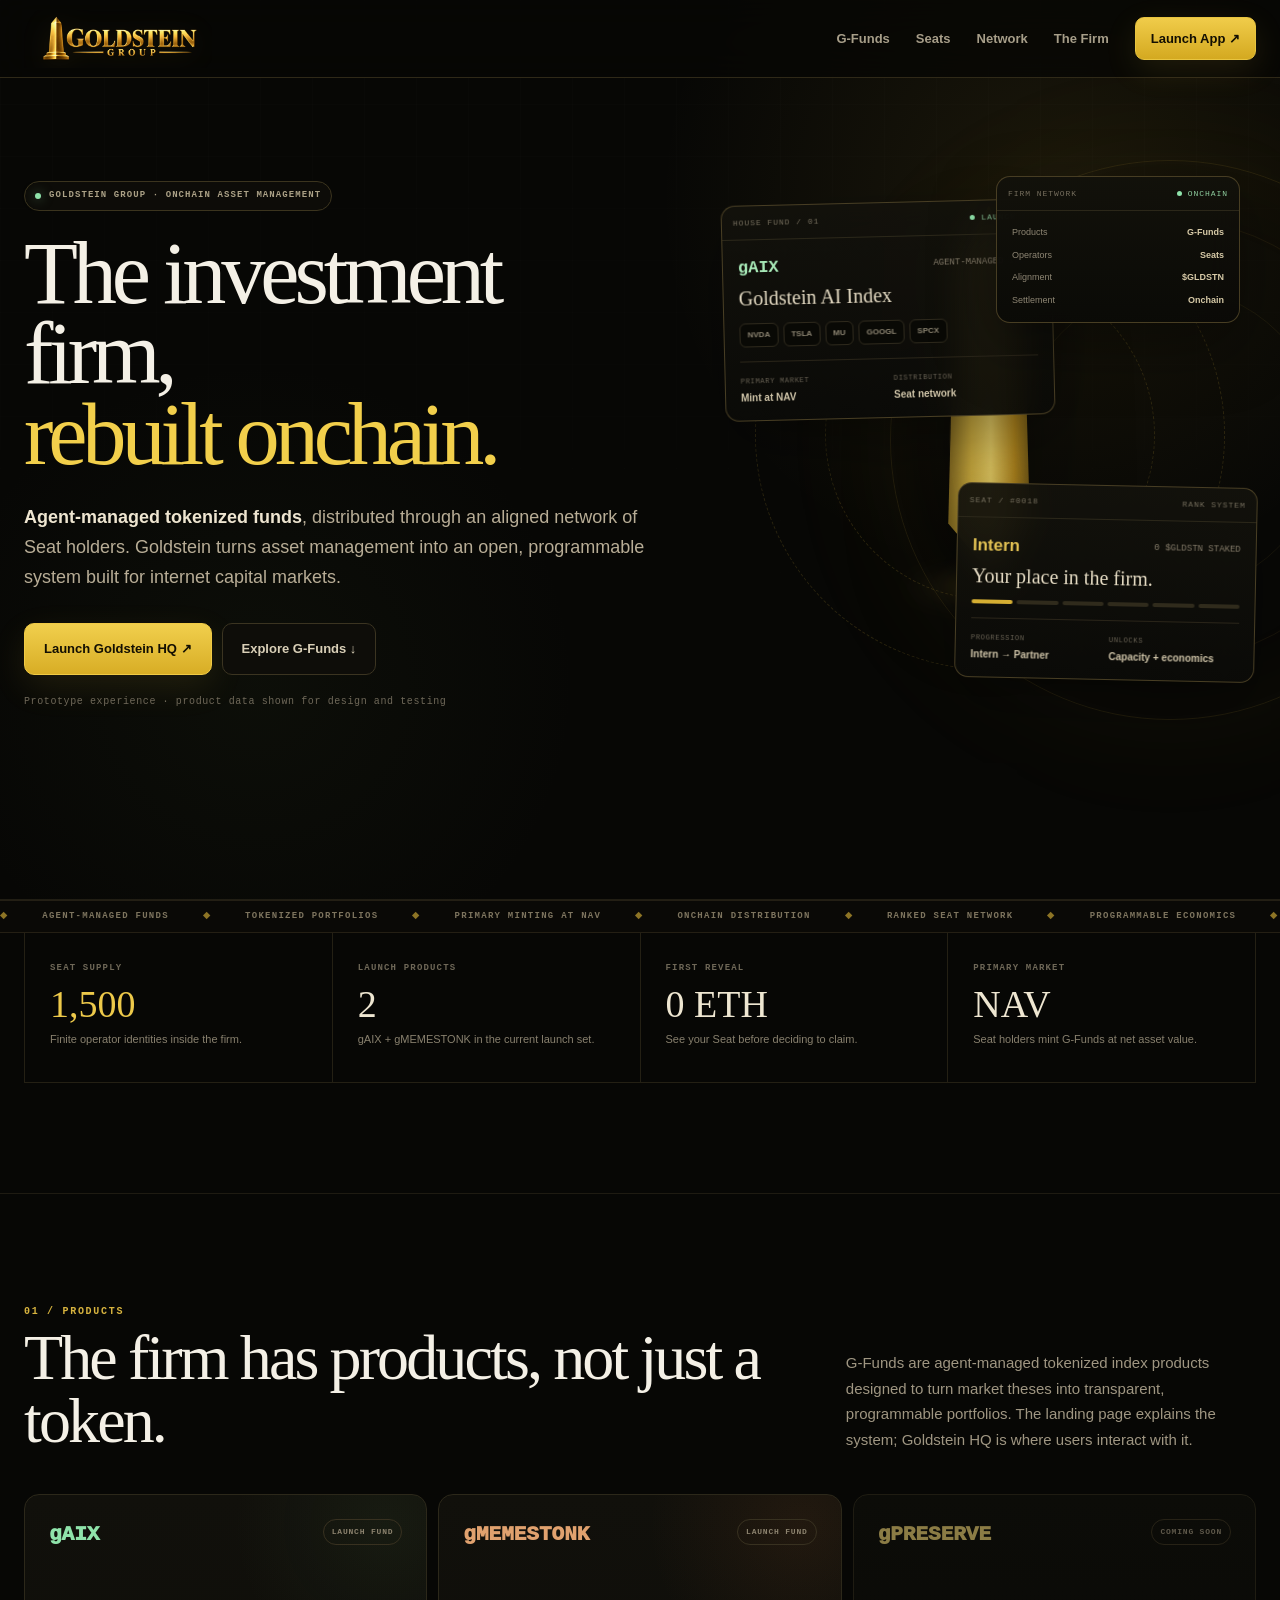
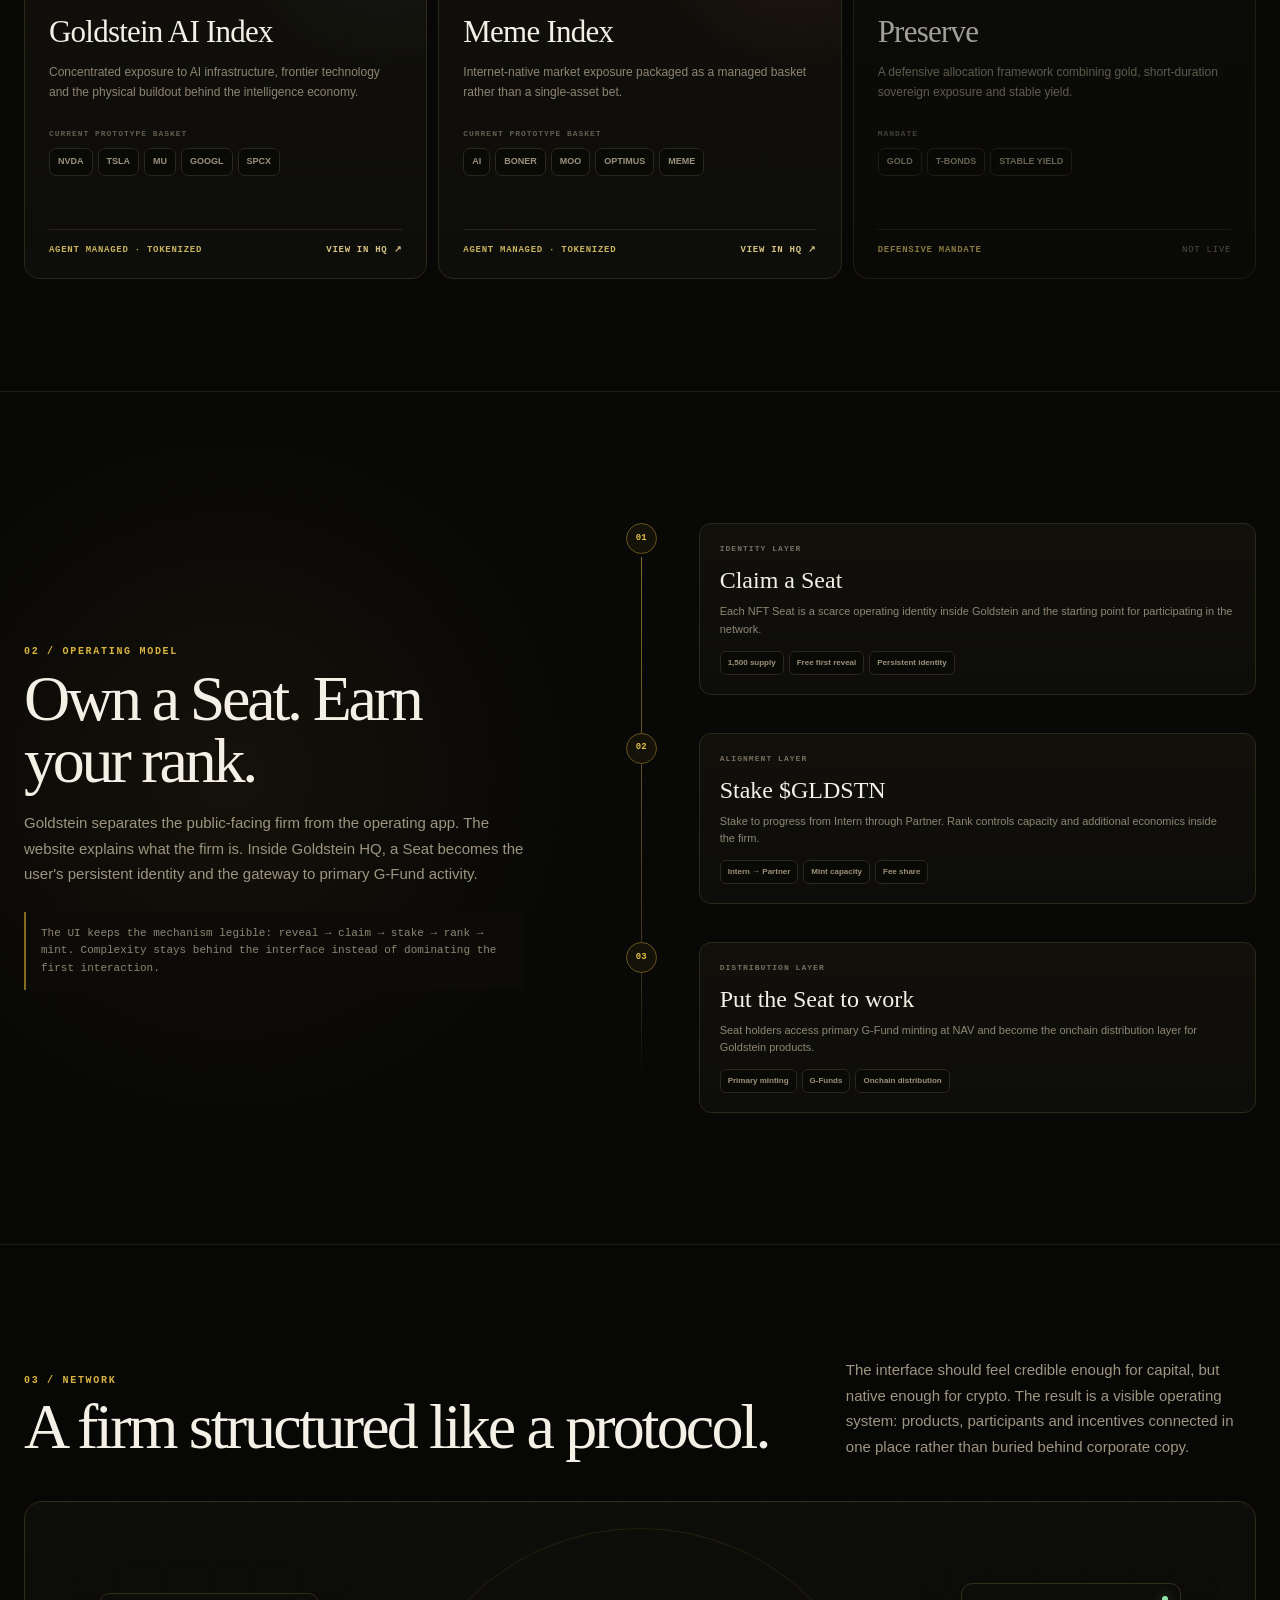
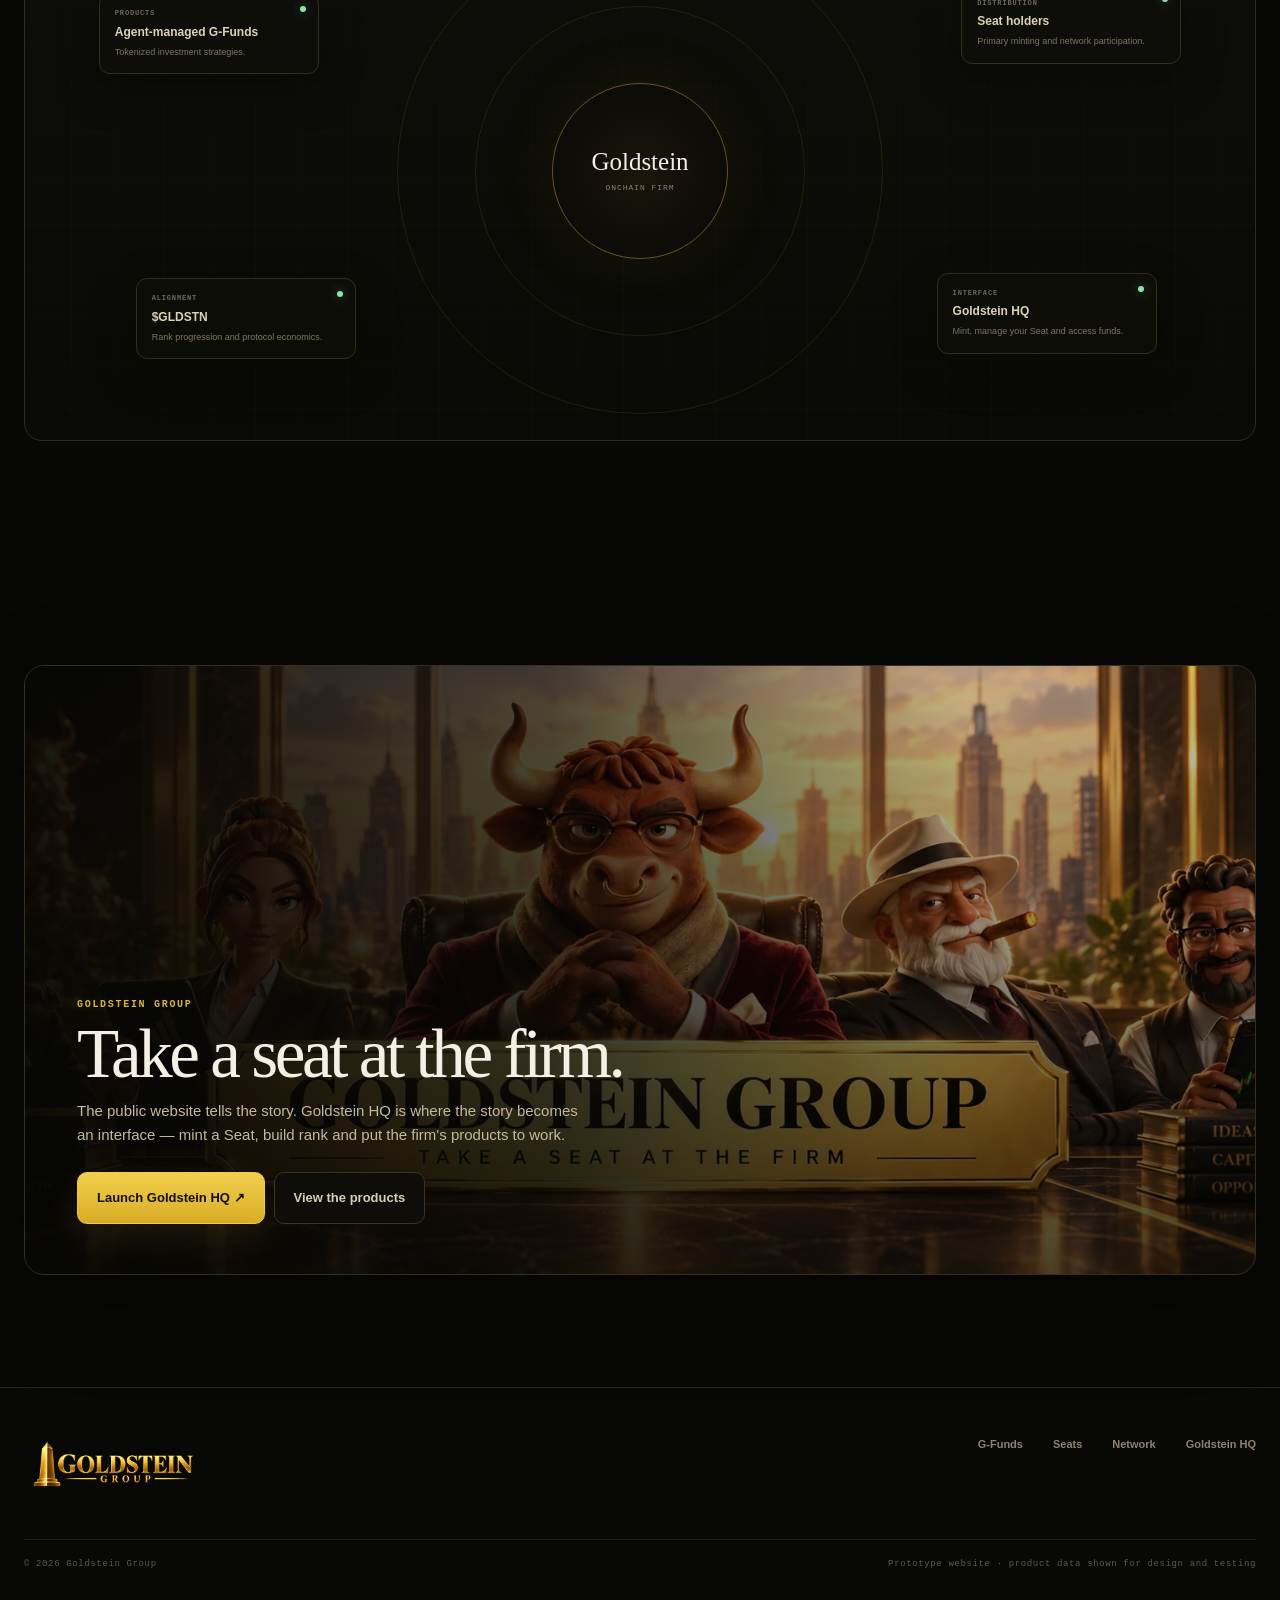
==== index.html @ 525438a3 "Polish Goldstein public landing experience" ====
<!doctype html>
<html lang="en">
<head>
<meta charset="utf-8" />
<meta name="viewport" content="width=device-width,initial-scale=1" />
<meta name="theme-color" content="#080806" />
<meta name="color-scheme" content="dark" />
<meta name="robots" content="index,follow" />
<title>Goldstein Group — The Investment Firm, Rebuilt Onchain</title>
<meta name="description" content="Goldstein Group builds agent-managed tokenized funds and an onchain distribution network for the next generation of investment products." />
<meta property="og:title" content="Goldstein Group — The Investment Firm, Rebuilt Onchain" />
<meta property="og:description" content="Agent-managed tokenized funds. Onchain distribution. One firm built for internet capital markets." />
<meta property="og:type" content="website" />
<meta property="og:site_name" content="Goldstein Group" />
<meta property="og:image" content="/assets/goldstein-hero.webp" />
<meta name="twitter:card" content="summary_large_image" />
<meta name="twitter:title" content="Goldstein Group — The Investment Firm, Rebuilt Onchain" />
<meta name="twitter:description" content="Agent-managed tokenized funds. Onchain distribution. One firm built for internet capital markets." />
<meta name="twitter:image" content="/assets/goldstein-hero.webp" />
<link rel="icon" href="/assets/goldstein-keystone.png" />
<style>
:root{--bg:#070705;--bg2:#0b0b08;--panel:#11100b;--panel2:#0c0c08;--line:#2b2719;--line2:#413820;--gold:#d8b43f;--gold2:#f2cf4b;--gold3:#8f731e;--text:#f4f0e6;--muted:#aaa18d;--soft:#77705f;--green:#8fe3aa;--max:1240px;--shadow:0 28px 90px rgba(0,0,0,.32)}
*{box-sizing:border-box}html{scroll-behavior:smooth;background:var(--bg)}body{margin:0;background:var(--bg);color:var(--text);font-family:Inter,ui-sans-serif,-apple-system,BlinkMacSystemFont,"Segoe UI",sans-serif;line-height:1.5;overflow-x:hidden}button,a{font:inherit}a{color:inherit}h1,h2,h3{font-family:Georgia,"Times New Roman",serif;font-weight:500}.mono{font-family:ui-monospace,SFMono-Regular,Menlo,Monaco,Consolas,monospace}.wrap{width:min(var(--max),calc(100% - 48px));margin:0 auto}.eyebrow{color:var(--gold);font:850 10px/1.2 ui-monospace,SFMono-Regular,Menlo,monospace;letter-spacing:.17em;text-transform:uppercase}.muted{color:var(--muted)}
.siteHeader{position:fixed;z-index:100;left:0;right:0;top:0;height:78px;border-bottom:1px solid rgba(65,56,32,.72);background:rgba(7,7,5,.78);backdrop-filter:blur(18px);transition:.2s}.siteHeader.scrolled{background:rgba(7,7,5,.94)}.headerInner{height:100%;display:flex;align-items:center;gap:30px}.logoLink{width:188px;height:58px;display:grid;place-items:center;text-decoration:none;overflow:hidden}.logoLink img{width:184px;height:auto;max-height:56px;object-fit:contain;filter:drop-shadow(0 5px 14px rgba(216,180,63,.1))}.desktopNav{margin-left:auto;display:flex;align-items:center;gap:26px}.desktopNav a{position:relative;text-decoration:none;color:#a79e89;font-size:13px;font-weight:700;transition:.15s}.desktopNav a:hover{color:#eee4cc}.desktopNav a:not(.launch):after{content:"";position:absolute;left:0;right:100%;bottom:-8px;height:1px;background:var(--gold);transition:.18s}.desktopNav a:not(.launch):hover:after{right:0}.launch{height:43px;display:inline-flex;align-items:center;justify-content:center;padding:0 15px;border:1px solid #e8c43f;border-radius:9px;background:linear-gradient(#f0cc4a,#d4a920);color:#130f02!important;font-weight:900!important;box-shadow:0 10px 32px rgba(216,180,63,.12)}.launch:hover{filter:brightness(1.035)}.menuBtn{display:none;margin-left:auto;width:42px;height:42px;border:1px solid #443a22;border-radius:9px;background:#11100b;color:#d8cba8;font-size:20px}.mobileMenu{display:none}
.hero{position:relative;min-height:900px;padding:160px 0 90px;overflow:hidden;border-bottom:1px solid #211e14;background:radial-gradient(circle at 82% 22%,rgba(216,180,63,.095),transparent 31%),radial-gradient(circle at 20% 76%,rgba(70,89,45,.09),transparent 26%),var(--bg)}.hero:before{content:"";position:absolute;inset:0;pointer-events:none;opacity:.48;background-image:linear-gradient(rgba(255,255,255,.025) 1px,transparent 1px),linear-gradient(90deg,rgba(255,255,255,.025) 1px,transparent 1px);background-size:52px 52px;mask-image:linear-gradient(to bottom,black,transparent 86%)}.heroGlow{position:absolute;width:560px;height:560px;right:-170px;top:160px;border:1px solid rgba(216,180,63,.12);border-radius:50%;box-shadow:0 0 140px rgba(216,180,63,.055),inset 0 0 100px rgba(216,180,63,.035)}.heroGlow:before,.heroGlow:after{content:"";position:absolute;inset:58px;border:1px solid rgba(216,180,63,.08);border-radius:50%}.heroGlow:after{inset:126px}.heroGrid{position:relative;z-index:2;display:grid;grid-template-columns:minmax(0,1.08fr) minmax(420px,.92fr);gap:74px;align-items:center}.heroCopy{padding-top:20px}.statusPill{display:inline-flex;align-items:center;gap:8px;margin-bottom:22px;padding:7px 10px;border:1px solid #3b341e;border-radius:999px;background:#0d0c08;color:#aba186;font-size:9px;font-weight:800;letter-spacing:.12em;text-transform:uppercase}.statusPill i{width:6px;height:6px;border-radius:50%;background:var(--green);box-shadow:0 0 12px rgba(143,227,170,.52)}.hero h1{max-width:790px;margin:0;font-size:clamp(62px,6.9vw,104px);line-height:.91;letter-spacing:-.058em}.hero h1 em{display:block;color:var(--gold2);font-style:normal}.heroLead{max-width:690px;margin:28px 0 0;color:#b8ad96;font-size:18px;line-height:1.68}.heroLead strong{color:#eee5d0;font-weight:750}.heroActions{display:flex;gap:10px;flex-wrap:wrap;margin-top:30px}.primaryCta,.secondaryCta{height:52px;display:inline-flex;align-items:center;justify-content:center;padding:0 19px;border-radius:10px;text-decoration:none;font-size:13px;font-weight:900}.primaryCta{border:1px solid #f0ca45;background:linear-gradient(#f1cf4d,#d8ad25);color:#130f02;box-shadow:0 12px 35px rgba(216,180,63,.11)}.secondaryCta{border:1px solid #3b3421;background:#0e0d09;color:#d9cfb7}.heroFootnote{margin-top:19px;color:#6f6859;font-size:10px;letter-spacing:.06em}.terminal{position:relative;min-height:550px}.monolithMark{position:absolute;z-index:0;left:50%;top:46%;width:210px;height:430px;transform:translate(-50%,-50%);filter:drop-shadow(0 32px 55px rgba(0,0,0,.45));opacity:.9}.monolithMark:before{content:"";position:absolute;left:57px;top:8px;width:94px;height:365px;clip-path:polygon(50% 0,86% 16%,94% 87%,50% 100%,7% 87%,14% 16%);background:linear-gradient(90deg,#6d5516 0%,#d7b541 31%,#f2d768 52%,#b98c1e 77%,#5d4913 100%);box-shadow:inset 0 0 0 1px rgba(255,236,153,.2)}.monolithMark:after{content:"";position:absolute;left:15px;right:15px;bottom:20px;height:42px;border-radius:50%;background:radial-gradient(ellipse at center,rgba(216,180,63,.29),rgba(216,180,63,.05) 48%,transparent 70%);filter:blur(10px)}.terminalCard{position:absolute;z-index:2;border:1px solid rgba(74,64,37,.96);border-radius:14px;background:linear-gradient(180deg,rgba(18,17,11,.94),rgba(10,10,7,.94));box-shadow:0 24px 65px rgba(0,0,0,.34);backdrop-filter:blur(16px)}.terminalCard .bar{height:34px;display:flex;align-items:center;justify-content:space-between;padding:0 11px;border-bottom:1px solid #2b2719;color:#756e5d;font-size:8px;letter-spacing:.12em;text-transform:uppercase}.bar .live{display:flex;align-items:center;gap:6px;color:#8fcf9f}.bar .live i{width:5px;height:5px;border-radius:50%;background:var(--green)}.fundTerminal{left:0;top:42px;width:330px;transform:rotate(-1.4deg)}.seatTerminal{right:0;bottom:30px;width:300px;transform:rotate(1.2deg)}.networkTerminal{right:16px;top:16px;width:244px}.termBody{padding:15px}.termTicker{display:flex;align-items:center;justify-content:space-between;gap:12px}.termTicker strong{color:#a7e9b7;font-size:17px}.termTicker span{color:#837a68;font-size:9px}.termName{margin-top:6px;color:#e6dcc4;font:500 20px/1.1 Georgia,"Times New Roman",serif}.basket{display:flex;flex-wrap:wrap;gap:5px;margin-top:14px}.basket span{padding:5px 7px;border:1px solid #2e291c;border-radius:6px;background:#090905;color:#8f8774;font-size:8px;font-weight:800}.termLine{height:1px;margin:14px 0;background:#292418}.termMeta{display:grid;grid-template-columns:1fr 1fr;gap:8px}.termMeta small{display:block;color:#686153;font-size:7px;letter-spacing:.1em;text-transform:uppercase}.termMeta b{display:block;margin-top:4px;color:#cfc4a8;font-size:10px}.rankTrack{display:flex;gap:4px;margin-top:13px}.rankTrack i{height:4px;flex:1;border-radius:999px;background:#302b1c}.rankTrack i:first-child{background:#d5ae32}.networkRows{display:grid;gap:9px}.networkRow{display:flex;justify-content:space-between;gap:10px;color:#8e8673;font-size:9px}.networkRow b{color:#d7caa7}.orbital{position:absolute;z-index:1;border:1px dashed rgba(216,180,63,.16);border-radius:50%;animation:spin 30s linear infinite}.orbital.one{width:470px;height:470px;left:50%;top:50%;transform:translate(-50%,-50%)}.orbital.two{width:330px;height:330px;left:50%;top:50%;transform:translate(-50%,-50%);animation-direction:reverse;animation-duration:22s}@keyframes spin{to{rotate:360deg}}
.signalStrip{position:relative;z-index:3;overflow:hidden;border-top:1px solid #241f14;border-bottom:1px solid #241f14;background:#0a0906}.signalTrack{width:max-content;display:flex;gap:34px;padding:11px 0;color:#7d745e;font:800 9px/1 ui-monospace,SFMono-Regular,Menlo,monospace;letter-spacing:.14em;text-transform:uppercase;animation:marquee 32s linear infinite}.signalTrack span:before{content:"◆";margin-right:34px;color:#8d7425}@keyframes marquee{to{transform:translateX(-50%)}}
.stats{padding:0 0 110px;background:var(--bg)}.statGrid{display:grid;grid-template-columns:repeat(4,1fr);border-left:1px solid #242014}.stat{min-height:150px;padding:29px 25px;border-right:1px solid #242014;border-bottom:1px solid #242014}.stat small{display:block;color:#6e6757;font-size:9px;font-weight:850;letter-spacing:.13em;text-transform:uppercase}.stat strong{display:block;margin-top:9px;color:#eee6d1;font:500 38px/1 Georgia,"Times New Roman",serif}.stat span{display:block;margin-top:8px;color:#88806e;font-size:11px}.stat strong.gold{color:#edc94a}
.section{padding:112px 0;border-top:1px solid #1e1b12}.sectionTop{display:grid;grid-template-columns:minmax(0,.78fr) minmax(340px,.42fr);gap:60px;align-items:end;margin-bottom:42px}.sectionTop h2{max-width:780px;margin:9px 0 0;font-size:clamp(44px,5vw,72px);line-height:.98;letter-spacing:-.045em}.sectionTop p{margin:0;color:#9f9682;font-size:15px;line-height:1.7}.productGrid{display:grid;grid-template-columns:1fr 1fr 1fr;gap:11px}.product{position:relative;min-height:385px;overflow:hidden;padding:24px;border:1px solid #2c281a;border-radius:15px;background:radial-gradient(circle at 90% 8%,rgba(87,135,85,.09),transparent 30%),linear-gradient(180deg,#11100b,#0d0d09);transition:.2s}.product:hover{transform:translateY(-3px);border-color:#4a4026}.product.meme{background:radial-gradient(circle at 90% 8%,rgba(173,98,49,.11),transparent 30%),linear-gradient(180deg,#11100b,#0d0d09)}.product.soon{opacity:.66;background:linear-gradient(180deg,#0f0f0a,#0b0b08)}.productHead{display:flex;align-items:flex-start;justify-content:space-between;gap:14px}.productTicker{font-size:21px;font-weight:950;color:#8fe3aa}.meme .productTicker{color:#e0a16e}.productState{padding:6px 8px;border:1px solid #383120;border-radius:999px;color:#8b826e;font-size:8px;font-weight:850;letter-spacing:.1em;text-transform:uppercase}.product h3{margin:58px 0 8px;font-size:31px;letter-spacing:-.025em}.product p{margin:0;color:#8d8573;font-size:12px;line-height:1.65}.holdingsLabel{margin-top:25px;color:#625c4e;font-size:8px;font-weight:850;letter-spacing:.12em;text-transform:uppercase}.productHoldings{display:flex;flex-wrap:wrap;gap:5px;margin-top:8px}.productHoldings span{padding:6px 8px;border:1px solid #2b271b;border-radius:7px;background:#090905;color:#9b927d;font-size:9px;font-weight:800}.productFoot{position:absolute;left:24px;right:24px;bottom:21px;padding-top:14px;border-top:1px solid #292418;display:flex;justify-content:space-between;gap:12px;align-items:center;color:#77705f;font-size:9px;text-transform:uppercase;letter-spacing:.08em}.productFoot b{color:#c8b25d}.productLink{color:#d6c282;text-decoration:none;font-weight:850}
.model{background:radial-gradient(circle at 18% 45%,rgba(216,180,63,.055),transparent 30%),#080806}.modelGrid{display:grid;grid-template-columns:minmax(0,.86fr) minmax(460px,1.14fr);gap:70px;align-items:center}.modelCopy h2{margin:10px 0 18px;font-size:clamp(48px,5vw,76px);line-height:.97;letter-spacing:-.05em}.modelCopy p{max-width:540px;margin:0;color:#9e9580;font-size:15px;line-height:1.7}.modelNote{margin-top:25px;padding:13px 15px;border-left:2px solid #846b20;background:#0c0b07;color:#8e8673;font-size:11px;line-height:1.6}.stack{position:relative;padding-left:32px}.stack:before{content:"";position:absolute;left:47px;top:53px;bottom:53px;width:1px;background:linear-gradient(#836b22,#3b321d 80%,transparent)}.layer{position:relative;display:grid;grid-template-columns:55px 1fr;gap:18px;padding:19px 0}.layerNo{position:relative;z-index:2;width:31px;height:31px;margin-left:0;border:1px solid #66531b;border-radius:50%;display:grid;place-items:center;background:#151208;color:#e0be48;font-size:9px;font-weight:900}.layerCard{padding:19px 20px;border:1px solid #2c281a;border-radius:12px;background:linear-gradient(180deg,#11100b,#0d0d09)}.layerCard small{display:block;color:#776f5e;font-size:8px;font-weight:850;letter-spacing:.13em;text-transform:uppercase}.layerCard h3{margin:7px 0 5px;font-size:24px}.layerCard p{margin:0;color:#8e8673;font-size:11px;line-height:1.6}.layerTags{display:flex;flex-wrap:wrap;gap:5px;margin-top:12px}.layerTags span{padding:5px 7px;border:1px solid #2b271a;border-radius:6px;background:#090905;color:#9d9279;font-size:8px;font-weight:800}
.networkSection{overflow:hidden}.networkPanel{position:relative;min-height:540px;border:1px solid #302b1b;border-radius:18px;background:linear-gradient(180deg,#0d0d09,#090905);overflow:hidden}.networkPanel:before{content:"";position:absolute;inset:0;opacity:.56;background-image:linear-gradient(rgba(255,255,255,.026) 1px,transparent 1px),linear-gradient(90deg,rgba(255,255,255,.026) 1px,transparent 1px);background-size:46px 46px}.networkCenter{position:absolute;left:50%;top:50%;width:176px;height:176px;transform:translate(-50%,-50%);border:1px solid #6a5520;border-radius:50%;display:grid;place-items:center;text-align:center;background:radial-gradient(circle,#1a160b,#0c0b07 68%);box-shadow:0 0 70px rgba(216,180,63,.08)}.networkCenter:before,.networkCenter:after{content:"";position:absolute;border:1px solid rgba(216,180,63,.12);border-radius:50%}.networkCenter:before{inset:-78px}.networkCenter:after{inset:-156px}.networkCenter b{font:500 25px/1 Georgia,"Times New Roman",serif}.networkCenter span{display:block;margin-top:5px;color:#8e8268;font-size:8px;letter-spacing:.12em;text-transform:uppercase}.node{position:absolute;width:220px;padding:14px 15px;border:1px solid #332d1c;border-radius:11px;background:rgba(13,13,9,.93);box-shadow:0 15px 45px rgba(0,0,0,.28)}.node small{display:block;color:#6f6859;font-size:7px;font-weight:850;letter-spacing:.12em;text-transform:uppercase}.node b{display:block;margin-top:4px;color:#ddd2b5;font-size:12px}.node span{display:block;margin-top:5px;color:#7e7563;font-size:9px}.node.one{left:6%;top:17%}.node.two{right:6%;top:15%}.node.three{left:9%;bottom:15%}.node.four{right:8%;bottom:16%}.node .pulse{position:absolute;right:12px;top:12px;width:6px;height:6px;border-radius:50%;background:var(--green);box-shadow:0 0 12px rgba(143,227,170,.48)}
.culture{padding:112px 0}.cultureFrame{position:relative;min-height:610px;overflow:hidden;border:1px solid #352f1e;border-radius:20px;background:#090906 url('/assets/goldstein-hero.webp') center/cover no-repeat;box-shadow:var(--shadow)}.cultureFrame:before{content:"";position:absolute;inset:0;background:linear-gradient(90deg,rgba(6,6,4,.92) 0%,rgba(6,6,4,.68) 43%,rgba(6,6,4,.16) 76%),linear-gradient(180deg,rgba(6,6,4,.05),rgba(6,6,4,.67))}.cultureCopy{position:absolute;z-index:2;left:52px;bottom:50px;max-width:610px}.cultureCopy h2{margin:11px 0 12px;font-size:clamp(48px,5.4vw,78px);line-height:.94;letter-spacing:-.05em}.cultureCopy p{max-width:520px;margin:0;color:#c4b99f;font-size:15px;line-height:1.65}.cultureActions{display:flex;gap:9px;flex-wrap:wrap;margin-top:24px}
.footer{padding:48px 0 34px;border-top:1px solid #282317;background:#080806}.footerTop{display:flex;justify-content:space-between;gap:34px;align-items:flex-start}.footerLogo{width:175px}.footerLogo img{width:100%;height:auto}.footerLinks{display:flex;gap:30px;flex-wrap:wrap}.footerLinks a{color:#8c8370;text-decoration:none;font-size:11px;font-weight:750}.footerLinks a:hover{color:#e0d5bb}.footerBottom{display:flex;justify-content:space-between;gap:20px;margin-top:38px;padding-top:18px;border-top:1px solid #201d13;color:#5f594c;font-size:9px;letter-spacing:.07em}.revealOnScroll{opacity:0;transform:translateY(18px);transition:opacity .7s ease,transform .7s ease}.revealOnScroll.visible{opacity:1;transform:none}
@media(max-width:1050px){.hero{min-height:auto}.heroGrid{grid-template-columns:1fr;gap:45px}.heroCopy{max-width:820px}.terminal{min-height:540px;max-width:720px;width:100%;margin:0 auto}.productGrid{grid-template-columns:1fr 1fr}.product.soon{grid-column:1/-1;min-height:290px}.modelGrid{grid-template-columns:1fr;gap:38px}.stack{padding-left:0}.sectionTop{grid-template-columns:1fr;gap:20px}.networkPanel{min-height:650px}.node.one{left:4%;top:8%}.node.two{right:4%;top:8%}.node.three{left:4%;bottom:8%}.node.four{right:4%;bottom:8%}}
@media(max-width:760px){.wrap{width:calc(100% - 28px)}.siteHeader{height:68px}.logoLink{width:150px;height:50px;justify-items:start}.logoLink img{width:148px;max-height:48px}.desktopNav{display:none}.menuBtn{display:block}.mobileMenu{position:fixed;z-index:99;left:12px;right:12px;top:76px;padding:10px;border:1px solid #3b3320;border-radius:12px;background:rgba(12,12,8,.98);box-shadow:0 20px 60px rgba(0,0,0,.42)}.mobileMenu.show{display:grid;gap:5px}.mobileMenu a{padding:12px;border-radius:8px;text-decoration:none;color:#c9bea5;font-size:13px;font-weight:800}.mobileMenu a:last-child{background:#d8ad25;color:#130f02}.hero{padding:120px 0 66px}.hero h1{font-size:clamp(54px,16vw,82px)}.heroLead{font-size:16px}.heroGrid{gap:32px}.terminal{min-height:520px}.fundTerminal{width:285px;left:0}.seatTerminal{width:260px;right:0}.networkTerminal{width:215px;right:5px}.monolithMark{opacity:.68}.statGrid{grid-template-columns:1fr 1fr}.stat{min-height:128px}.section{padding:82px 0}.productGrid{grid-template-columns:1fr}.product.soon{grid-column:auto}.product{min-height:350px}.networkPanel{min-height:720px}.networkCenter{top:50%}.node{width:190px}.node.one{left:4%;top:6%}.node.two{right:4%;top:26%}.node.three{left:4%;bottom:27%}.node.four{right:4%;bottom:6%}.culture{padding:82px 0}.cultureFrame{min-height:650px;background-position:62% center}.cultureCopy{left:24px;right:24px;bottom:27px}.footerTop,.footerBottom{display:grid}.footerLinks{gap:18px}}
@media(max-width:520px){.heroActions{display:grid}.primaryCta,.secondaryCta{width:100%}.terminal{min-height:600px}.fundTerminal{left:0;top:30px;width:88%;transform:none}.networkTerminal{right:0;top:250px;width:72%;transform:none}.seatTerminal{left:5%;right:auto;bottom:20px;width:82%;transform:none}.orbital,.monolithMark{display:none}.statGrid{grid-template-columns:1fr 1fr}.stat{padding:22px 18px}.stat strong{font-size:31px}.sectionTop h2,.modelCopy h2{font-size:45px}.networkPanel{min-height:820px}.networkCenter{width:145px;height:145px}.networkCenter:before{inset:-58px}.networkCenter:after{inset:-116px}.node{width:172px;padding:12px}.node.one{left:3%;top:5%}.node.two{right:3%;top:25%}.node.three{left:3%;bottom:25%}.node.four{right:3%;bottom:5%}.cultureCopy h2{font-size:48px}.cultureActions{display:grid}.cultureActions a{width:100%}.footerLinks{display:grid;grid-template-columns:1fr 1fr}}
@media(prefers-reduced-motion:reduce){html{scroll-behavior:auto}.signalTrack,.orbital{animation:none}.revealOnScroll{opacity:1;transform:none;transition:none}}

/* Public-site accessibility and interaction polish */
.skipLink{position:fixed;z-index:1000;left:16px;top:12px;transform:translateY(-80px);padding:10px 13px;border:1px solid #e8c43f;border-radius:8px;background:#0e0d09;color:#f1d15a;text-decoration:none;font-size:12px;font-weight:850;transition:.16s}.skipLink:focus{transform:none}a:focus-visible,button:focus-visible{outline:2px solid #f0ca45;outline-offset:3px}.launch:focus-visible,.primaryCta:focus-visible{outline-color:#fff}.mobileMenu[aria-hidden="true"]{display:none}@media(max-width:760px){.mobileMenu[aria-hidden="false"]{display:grid}}
</style>
</head>
<body>
<a class="skipLink" href="#main">Skip to content</a>
<header class="siteHeader" id="siteHeader">
  <div class="wrap headerInner">
    <a class="logoLink" href="/" aria-label="Goldstein Group home"><img src="/goldstein-logo-2.png.png" alt="Goldstein Group"></a>
    <nav class="desktopNav" aria-label="Primary">
      <a href="#funds">G-Funds</a><a href="#seats">Seats</a><a href="#network">Network</a><a href="#about">The Firm</a><a class="launch" href="/app">Launch App ↗</a>
    </nav>
    <button class="menuBtn" id="menuBtn" aria-label="Open menu" aria-controls="mobileMenu" aria-expanded="false">☰</button>
  </div>
</header>
<nav class="mobileMenu" id="mobileMenu" aria-label="Mobile navigation" aria-hidden="true"><a href="#funds">G-Funds</a><a href="#seats">Seats</a><a href="#network">Network</a><a href="#about">The Firm</a><a href="/app">Launch App ↗</a></nav>

<main id="main">
<section class="hero">
  <div class="heroGlow"></div>
  <div class="wrap heroGrid">
    <div class="heroCopy revealOnScroll">
      <div class="statusPill mono"><i></i> Goldstein Group · Onchain Asset Management</div>
      <h1>The investment firm, <em>rebuilt onchain.</em></h1>
      <p class="heroLead"><strong>Agent-managed tokenized funds</strong>, distributed through an aligned network of Seat holders. Goldstein turns asset management into an open, programmable system built for internet capital markets.</p>
      <div class="heroActions"><a class="primaryCta" href="/app">Launch Goldstein HQ ↗</a><a class="secondaryCta" href="#funds">Explore G-Funds ↓</a></div>
      <div class="heroFootnote mono">Prototype experience · product data shown for design and testing</div>
    </div>
    <div class="terminal revealOnScroll" aria-label="Goldstein product preview">
      <div class="orbital one"></div><div class="orbital two"></div><div class="monolithMark"></div>
      <article class="terminalCard fundTerminal"><div class="bar mono"><span>House Fund / 01</span><span class="live"><i></i> Launch set</span></div><div class="termBody"><div class="termTicker"><strong class="mono">gAIX</strong><span class="mono">AGENT-MANAGED INDEX</span></div><div class="termName">Goldstein AI Index</div><div class="basket"><span>NVDA</span><span>TSLA</span><span>MU</span><span>GOOGL</span><span>SPCX</span></div><div class="termLine"></div><div class="termMeta"><div><small class="mono">Primary market</small><b>Mint at NAV</b></div><div><small class="mono">Distribution</small><b>Seat network</b></div></div></div></article>
      <article class="terminalCard networkTerminal"><div class="bar mono"><span>Firm Network</span><span class="live"><i></i> Onchain</span></div><div class="termBody networkRows"><div class="networkRow"><span>Products</span><b>G-Funds</b></div><div class="networkRow"><span>Operators</span><b>Seats</b></div><div class="networkRow"><span>Alignment</span><b>$GLDSTN</b></div><div class="networkRow"><span>Settlement</span><b>Onchain</b></div></div></article>
      <article class="terminalCard seatTerminal"><div class="bar mono"><span>Seat / #0018</span><span>Rank system</span></div><div class="termBody"><div class="termTicker"><strong style="color:#e4c353">Intern</strong><span class="mono">0 $GLDSTN STAKED</span></div><div class="termName">Your place in the firm.</div><div class="rankTrack"><i></i><i></i><i></i><i></i><i></i><i></i></div><div class="termLine"></div><div class="termMeta"><div><small class="mono">Progression</small><b>Intern → Partner</b></div><div><small class="mono">Unlocks</small><b>Capacity + economics</b></div></div></div></article>
    </div>
  </div>
</section>
<div class="signalStrip" aria-hidden="true"><div class="signalTrack"><span>Agent-managed funds</span><span>Tokenized portfolios</span><span>Primary minting at NAV</span><span>Onchain distribution</span><span>Ranked Seat network</span><span>Programmable economics</span><span>Agent-managed funds</span><span>Tokenized portfolios</span><span>Primary minting at NAV</span><span>Onchain distribution</span><span>Ranked Seat network</span><span>Programmable economics</span></div></div>
<section class="stats"><div class="wrap statGrid revealOnScroll"><div class="stat"><small class="mono">Seat supply</small><strong class="gold">1,500</strong><span>Finite operator identities inside the firm.</span></div><div class="stat"><small class="mono">Launch products</small><strong>2</strong><span>gAIX + gMEMESTONK in the current launch set.</span></div><div class="stat"><small class="mono">First reveal</small><strong>0 ETH</strong><span>See your Seat before deciding to claim.</span></div><div class="stat"><small class="mono">Primary market</small><strong>NAV</strong><span>Seat holders mint G-Funds at net asset value.</span></div></div></section>

<section class="section" id="funds"><div class="wrap"><div class="sectionTop revealOnScroll"><div><div class="eyebrow">01 / Products</div><h2>The firm has products, not just a token.</h2></div><p>G-Funds are agent-managed tokenized index products designed to turn market theses into transparent, programmable portfolios. The landing page explains the system; Goldstein HQ is where users interact with it.</p></div><div class="productGrid revealOnScroll">
  <article class="product"><div class="productHead"><span class="productTicker mono">gAIX</span><span class="productState mono">Launch fund</span></div><h3>Goldstein AI Index</h3><p>Concentrated exposure to AI infrastructure, frontier technology and the physical buildout behind the intelligence economy.</p><div class="holdingsLabel mono">Current prototype basket</div><div class="productHoldings"><span>NVDA</span><span>TSLA</span><span>MU</span><span>GOOGL</span><span>SPCX</span></div><div class="productFoot mono"><b>Agent managed · Tokenized</b><a class="productLink" href="/app/funds/gaix">View in HQ ↗</a></div></article>
  <article class="product meme"><div class="productHead"><span class="productTicker mono">gMEMESTONK</span><span class="productState mono">Launch fund</span></div><h3>Meme Index</h3><p>Internet-native market exposure packaged as a managed basket rather than a single-asset bet.</p><div class="holdingsLabel mono">Current prototype basket</div><div class="productHoldings"><span>AI</span><span>BONER</span><span>MOO</span><span>OPTIMUS</span><span>MEME</span></div><div class="productFoot mono"><b>Agent managed · Tokenized</b><a class="productLink" href="/app/funds/gmemestonk">View in HQ ↗</a></div></article>
  <article class="product soon"><div class="productHead"><span class="productTicker mono" style="color:#d0b967">gPRESERVE</span><span class="productState mono">Coming soon</span></div><h3>Preserve</h3><p>A defensive allocation framework combining gold, short-duration sovereign exposure and stable yield.</p><div class="holdingsLabel mono">Mandate</div><div class="productHoldings"><span>GOLD</span><span>T-BONDS</span><span>STABLE YIELD</span></div><div class="productFoot mono"><b>Defensive mandate</b><span>Not live</span></div></article>
</div></div></section>

<section class="section model" id="seats"><div class="wrap modelGrid"><div class="modelCopy revealOnScroll"><div class="eyebrow">02 / Operating model</div><h2>Own a Seat. Earn your rank.</h2><p>Goldstein separates the public-facing firm from the operating app. The website explains what the firm is. Inside Goldstein HQ, a Seat becomes the user's persistent identity and the gateway to primary G-Fund activity.</p><div class="modelNote mono">The UI keeps the mechanism legible: reveal → claim → stake → rank → mint. Complexity stays behind the interface instead of dominating the first interaction.</div></div><div class="stack revealOnScroll">
  <div class="layer"><div class="layerNo mono">01</div><div class="layerCard"><small class="mono">Identity layer</small><h3>Claim a Seat</h3><p>Each NFT Seat is a scarce operating identity inside Goldstein and the starting point for participating in the network.</p><div class="layerTags"><span>1,500 supply</span><span>Free first reveal</span><span>Persistent identity</span></div></div></div>
  <div class="layer"><div class="layerNo mono">02</div><div class="layerCard"><small class="mono">Alignment layer</small><h3>Stake $GLDSTN</h3><p>Stake to progress from Intern through Partner. Rank controls capacity and additional economics inside the firm.</p><div class="layerTags"><span>Intern → Partner</span><span>Mint capacity</span><span>Fee share</span></div></div></div>
  <div class="layer"><div class="layerNo mono">03</div><div class="layerCard"><small class="mono">Distribution layer</small><h3>Put the Seat to work</h3><p>Seat holders access primary G-Fund minting at NAV and become the onchain distribution layer for Goldstein products.</p><div class="layerTags"><span>Primary minting</span><span>G-Funds</span><span>Onchain distribution</span></div></div></div>
</div></div></section>

<section class="section networkSection" id="network"><div class="wrap"><div class="sectionTop revealOnScroll"><div><div class="eyebrow">03 / Network</div><h2>A firm structured like a protocol.</h2></div><p>The interface should feel credible enough for capital, but native enough for crypto. The result is a visible operating system: products, participants and incentives connected in one place rather than buried behind corporate copy.</p></div><div class="networkPanel revealOnScroll"><div class="networkCenter"><div><b>Goldstein</b><span class="mono">Onchain firm</span></div></div><div class="node one"><i class="pulse"></i><small class="mono">Products</small><b>Agent-managed G-Funds</b><span>Tokenized investment strategies.</span></div><div class="node two"><i class="pulse"></i><small class="mono">Distribution</small><b>Seat holders</b><span>Primary minting and network participation.</span></div><div class="node three"><i class="pulse"></i><small class="mono">Alignment</small><b>$GLDSTN</b><span>Rank progression and protocol economics.</span></div><div class="node four"><i class="pulse"></i><small class="mono">Interface</small><b>Goldstein HQ</b><span>Mint, manage your Seat and access funds.</span></div></div></div></section>

<section class="culture" id="about"><div class="wrap"><div class="cultureFrame revealOnScroll"><div class="cultureCopy"><div class="eyebrow">Goldstein Group</div><h2>Take a seat at the firm.</h2><p>The public website tells the story. Goldstein HQ is where the story becomes an interface — mint a Seat, build rank and put the firm's products to work.</p><div class="cultureActions"><a class="primaryCta" href="/app">Launch Goldstein HQ ↗</a><a class="secondaryCta" href="#funds">View the products</a></div></div></div></div></section>
</main>

<footer class="footer"><div class="wrap"><div class="footerTop"><a class="footerLogo" href="/"><img src="/goldstein-logo-2.png.png" alt="Goldstein Group"></a><div class="footerLinks"><a href="#funds">G-Funds</a><a href="#seats">Seats</a><a href="#network">Network</a><a href="/app">Goldstein HQ</a></div></div><div class="footerBottom mono"><span>© 2026 Goldstein Group</span><span>Prototype website · product data shown for design and testing</span></div></div></footer>
<script>
(()=>{
const header=document.getElementById('siteHeader'),menuBtn=document.getElementById('menuBtn'),menu=document.getElementById('mobileMenu');
const onScroll=()=>header.classList.toggle('scrolled',scrollY>20);onScroll();addEventListener('scroll',onScroll,{passive:true});
const setMenu=open=>{menu.classList.toggle('show',open);menu.setAttribute('aria-hidden',String(!open));menuBtn.setAttribute('aria-expanded',String(open));menuBtn.setAttribute('aria-label',open?'Close menu':'Open menu')};menuBtn.addEventListener('click',()=>setMenu(!menu.classList.contains('show')));menu.querySelectorAll('a').forEach(a=>a.addEventListener('click',()=>setMenu(false)));document.addEventListener('keydown',e=>{if(e.key==='Escape')setMenu(false)});
const io=new IntersectionObserver(entries=>entries.forEach(e=>{if(e.isIntersecting){e.target.classList.add('visible');io.unobserve(e.target)}}),{threshold:.12});document.querySelectorAll('.revealOnScroll').forEach(el=>io.observe(el));
})();
</script>
</body>
</html>
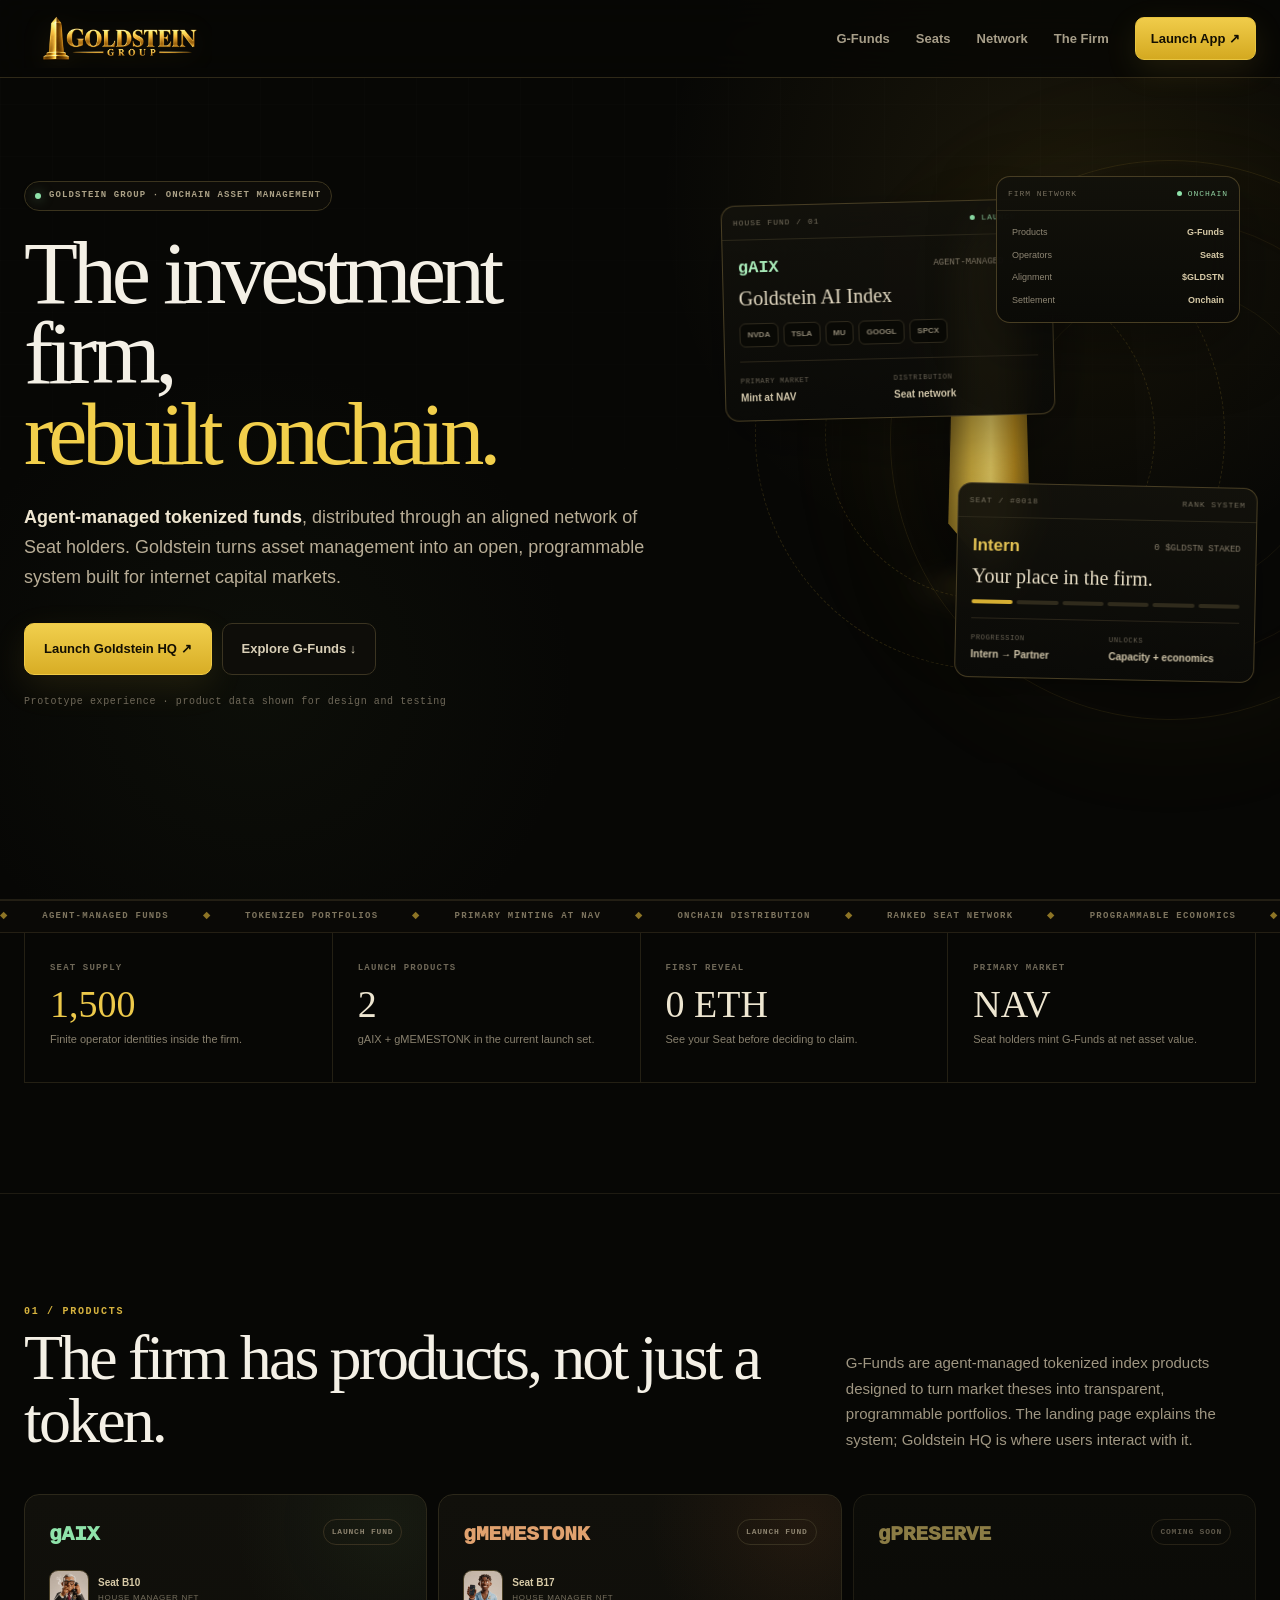
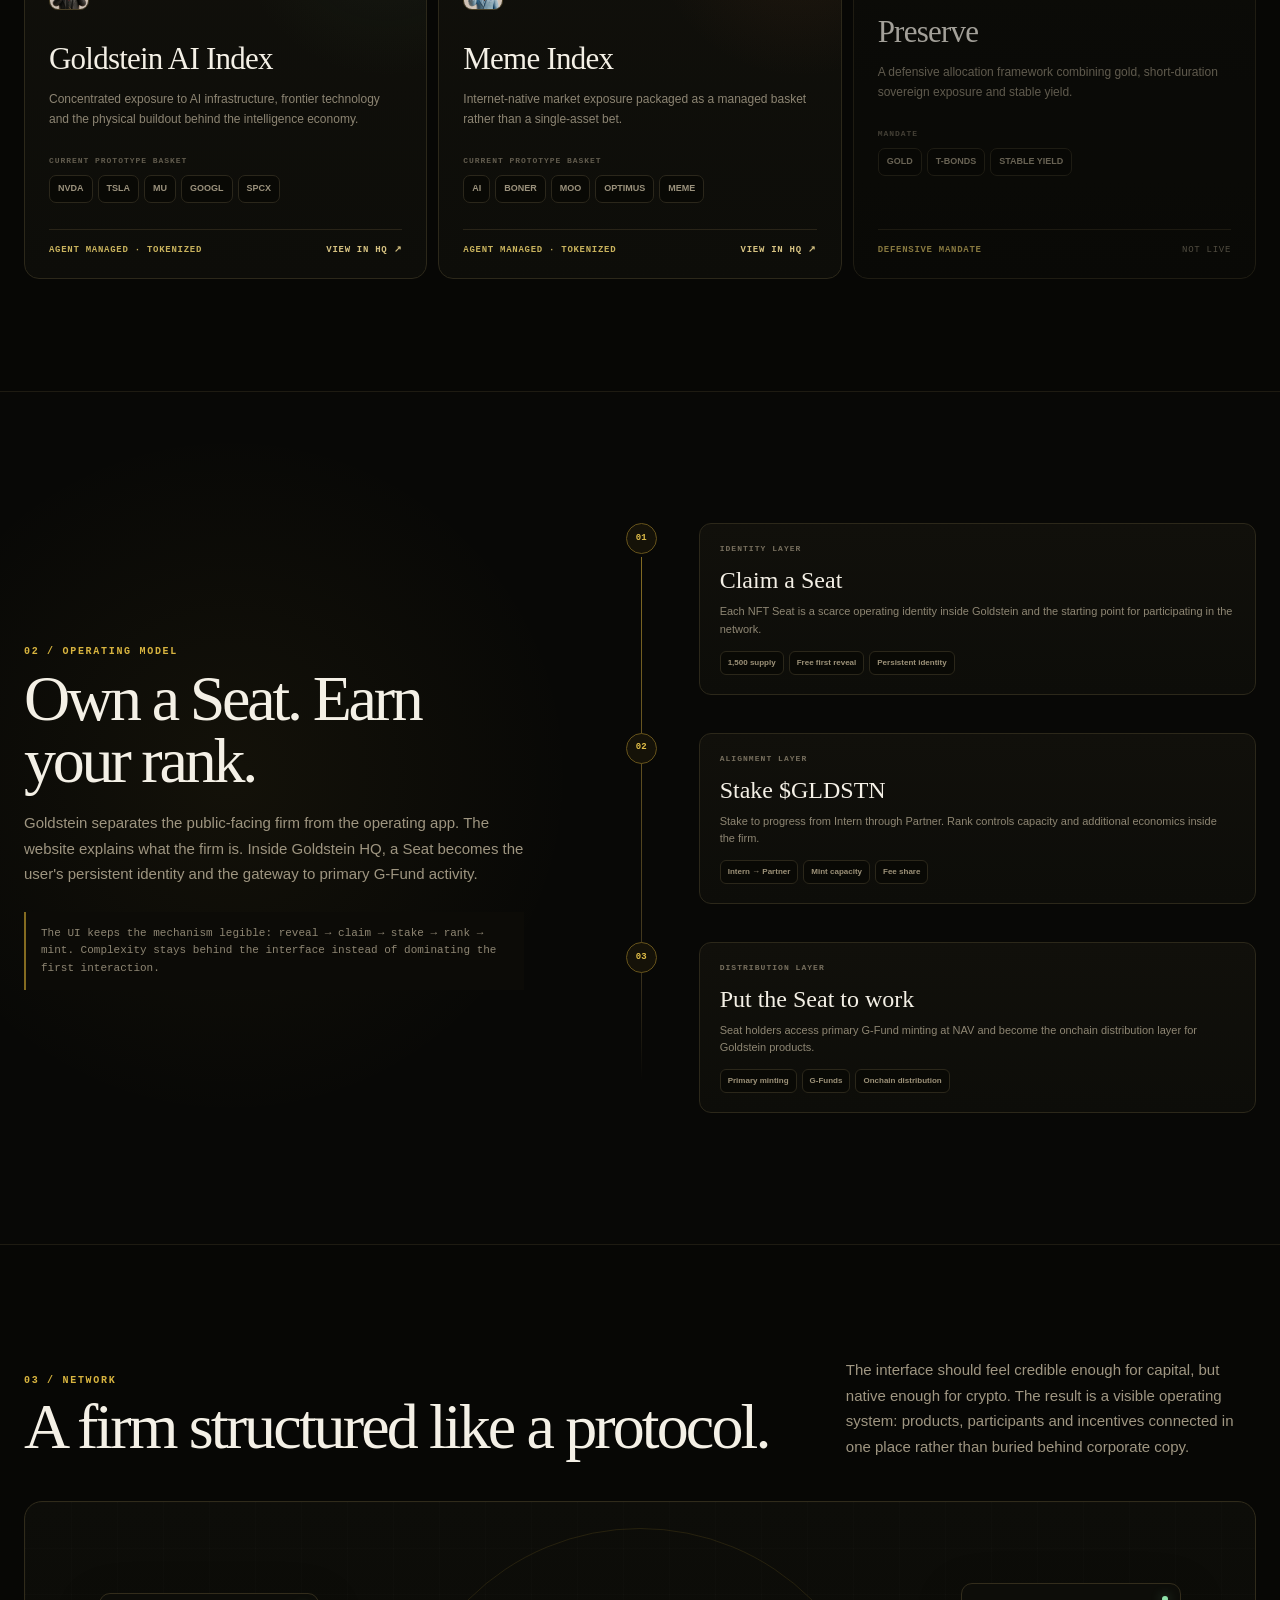
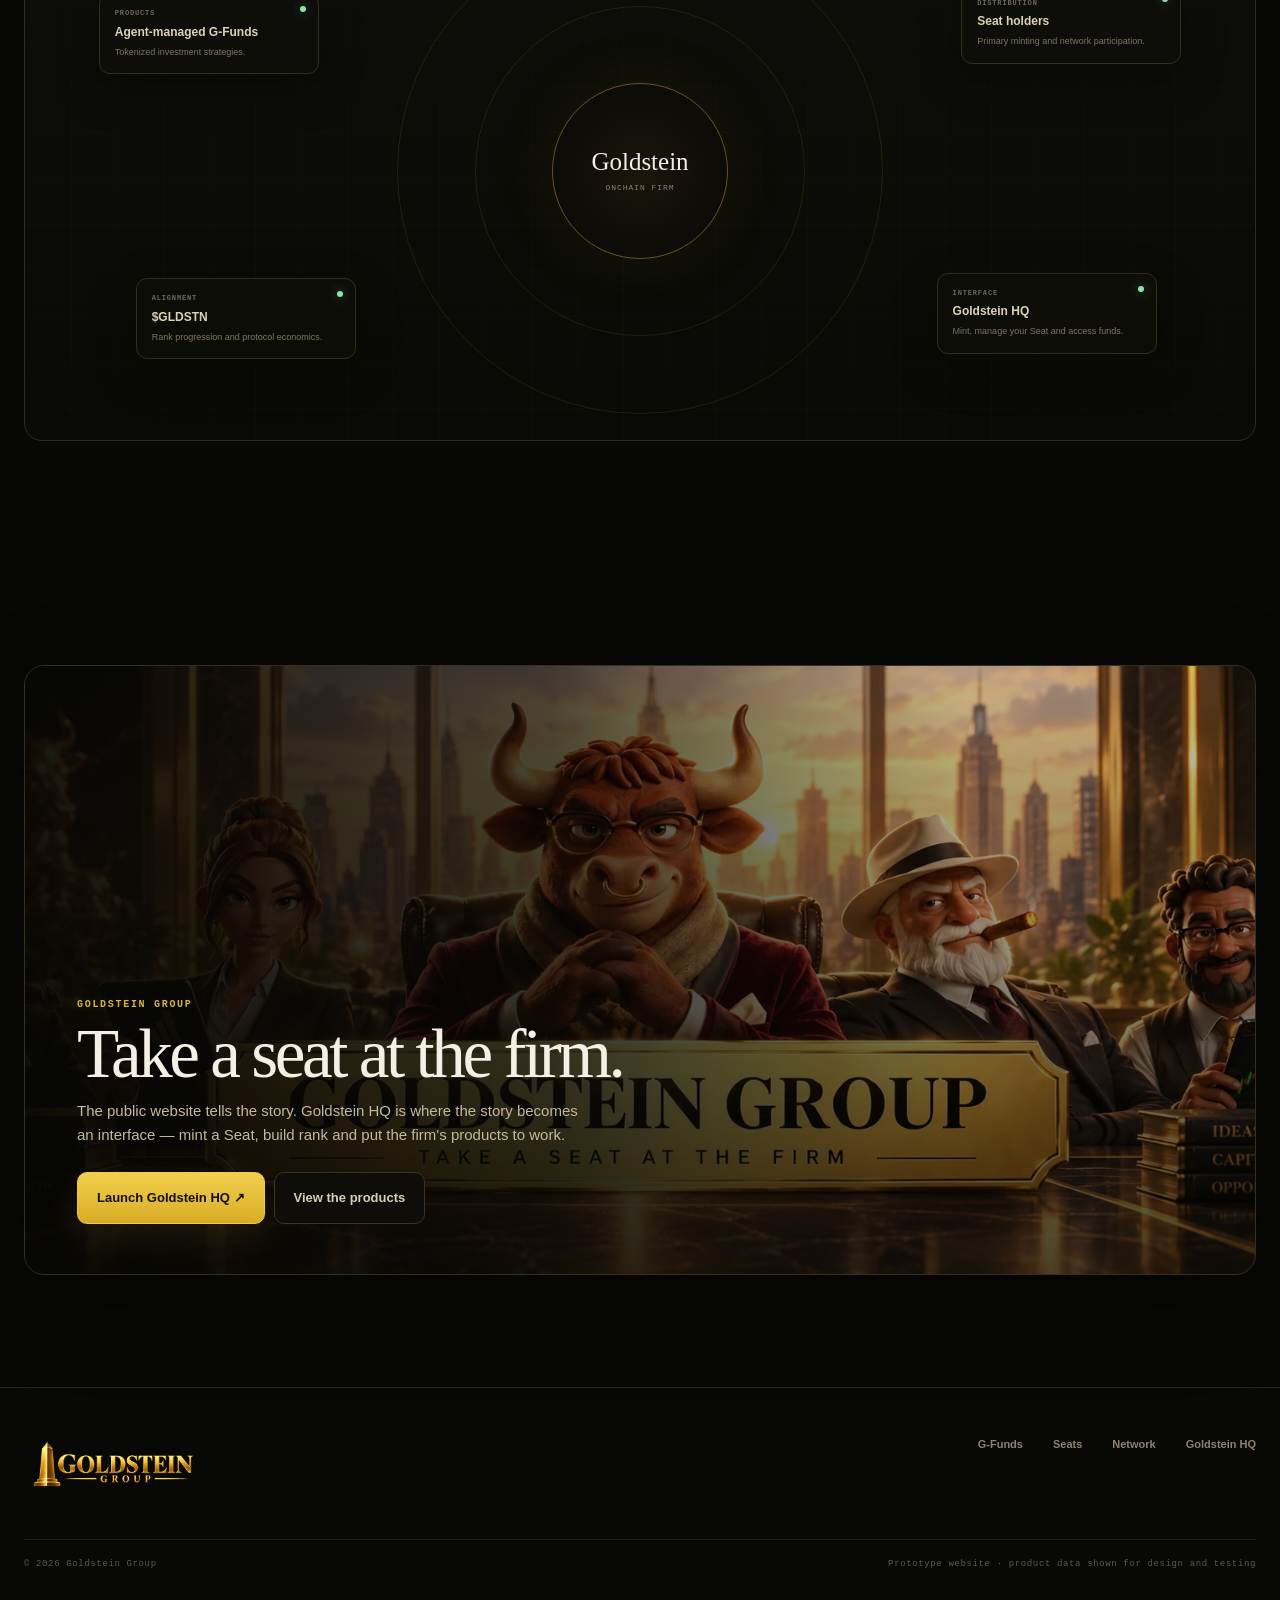
==== commit 62417a68: "Integrate legendary NFTs across Goldstein UI" ====
--- a/index.html
+++ b/index.html
@@ -37,6 +37,14 @@
 
 /* Public-site accessibility and interaction polish */
 .skipLink{position:fixed;z-index:1000;left:16px;top:12px;transform:translateY(-80px);padding:10px 13px;border:1px solid #e8c43f;border-radius:8px;background:#0e0d09;color:#f1d15a;text-decoration:none;font-size:12px;font-weight:850;transition:.16s}.skipLink:focus{transform:none}a:focus-visible,button:focus-visible{outline:2px solid #f0ca45;outline-offset:3px}.launch:focus-visible,.primaryCta:focus-visible{outline-color:#fff}.mobileMenu[aria-hidden="true"]{display:none}@media(max-width:760px){.mobileMenu[aria-hidden="false"]{display:grid}}
+
+
+/* House manager identity on G-Fund cards */
+.productManager{display:flex;align-items:center;gap:9px;margin-top:19px;color:#756e5d}
+.productManager img{width:40px;height:40px;border:1px solid #4a4026;border-radius:9px;object-fit:cover;background:#0a0a07}
+.productManager b{display:block;color:#d8cba8;font-size:10px}.productManager small{display:block;margin-top:2px;font-size:8px;letter-spacing:.09em;text-transform:uppercase}
+.product .productManager+h3{margin-top:26px}
+
 </style>
 </head>
 <body>
@@ -75,8 +83,8 @@
 <section class="stats"><div class="wrap statGrid revealOnScroll"><div class="stat"><small class="mono">Seat supply</small><strong class="gold">1,500</strong><span>Finite operator identities inside the firm.</span></div><div class="stat"><small class="mono">Launch products</small><strong>2</strong><span>gAIX + gMEMESTONK in the current launch set.</span></div><div class="stat"><small class="mono">First reveal</small><strong>0 ETH</strong><span>See your Seat before deciding to claim.</span></div><div class="stat"><small class="mono">Primary market</small><strong>NAV</strong><span>Seat holders mint G-Funds at net asset value.</span></div></div></section>
 
 <section class="section" id="funds"><div class="wrap"><div class="sectionTop revealOnScroll"><div><div class="eyebrow">01 / Products</div><h2>The firm has products, not just a token.</h2></div><p>G-Funds are agent-managed tokenized index products designed to turn market theses into transparent, programmable portfolios. The landing page explains the system; Goldstein HQ is where users interact with it.</p></div><div class="productGrid revealOnScroll">
-  <article class="product"><div class="productHead"><span class="productTicker mono">gAIX</span><span class="productState mono">Launch fund</span></div><h3>Goldstein AI Index</h3><p>Concentrated exposure to AI infrastructure, frontier technology and the physical buildout behind the intelligence economy.</p><div class="holdingsLabel mono">Current prototype basket</div><div class="productHoldings"><span>NVDA</span><span>TSLA</span><span>MU</span><span>GOOGL</span><span>SPCX</span></div><div class="productFoot mono"><b>Agent managed · Tokenized</b><a class="productLink" href="/app/funds/gaix">View in HQ ↗</a></div></article>
-  <article class="product meme"><div class="productHead"><span class="productTicker mono">gMEMESTONK</span><span class="productState mono">Launch fund</span></div><h3>Meme Index</h3><p>Internet-native market exposure packaged as a managed basket rather than a single-asset bet.</p><div class="holdingsLabel mono">Current prototype basket</div><div class="productHoldings"><span>AI</span><span>BONER</span><span>MOO</span><span>OPTIMUS</span><span>MEME</span></div><div class="productFoot mono"><b>Agent managed · Tokenized</b><a class="productLink" href="/app/funds/gmemestonk">View in HQ ↗</a></div></article>
+  <article class="product"><div class="productHead"><span class="productTicker mono">gAIX</span><span class="productState mono">Launch fund</span></div><div class="productManager"><img src="/b10.png" alt="Seat B10, manager of gAIX"><span><b>Seat B10</b><small>House manager NFT</small></span></div><h3>Goldstein AI Index</h3><p>Concentrated exposure to AI infrastructure, frontier technology and the physical buildout behind the intelligence economy.</p><div class="holdingsLabel mono">Current prototype basket</div><div class="productHoldings"><span>NVDA</span><span>TSLA</span><span>MU</span><span>GOOGL</span><span>SPCX</span></div><div class="productFoot mono"><b>Agent managed · Tokenized</b><a class="productLink" href="/app/funds/gaix">View in HQ ↗</a></div></article>
+  <article class="product meme"><div class="productHead"><span class="productTicker mono">gMEMESTONK</span><span class="productState mono">Launch fund</span></div><div class="productManager"><img src="/b17.png" alt="Seat B17, manager of gMEMESTONK"><span><b>Seat B17</b><small>House manager NFT</small></span></div><h3>Meme Index</h3><p>Internet-native market exposure packaged as a managed basket rather than a single-asset bet.</p><div class="holdingsLabel mono">Current prototype basket</div><div class="productHoldings"><span>AI</span><span>BONER</span><span>MOO</span><span>OPTIMUS</span><span>MEME</span></div><div class="productFoot mono"><b>Agent managed · Tokenized</b><a class="productLink" href="/app/funds/gmemestonk">View in HQ ↗</a></div></article>
   <article class="product soon"><div class="productHead"><span class="productTicker mono" style="color:#d0b967">gPRESERVE</span><span class="productState mono">Coming soon</span></div><h3>Preserve</h3><p>A defensive allocation framework combining gold, short-duration sovereign exposure and stable yield.</p><div class="holdingsLabel mono">Mandate</div><div class="productHoldings"><span>GOLD</span><span>T-BONDS</span><span>STABLE YIELD</span></div><div class="productFoot mono"><b>Defensive mandate</b><span>Not live</span></div></article>
 </div></div></section>
 
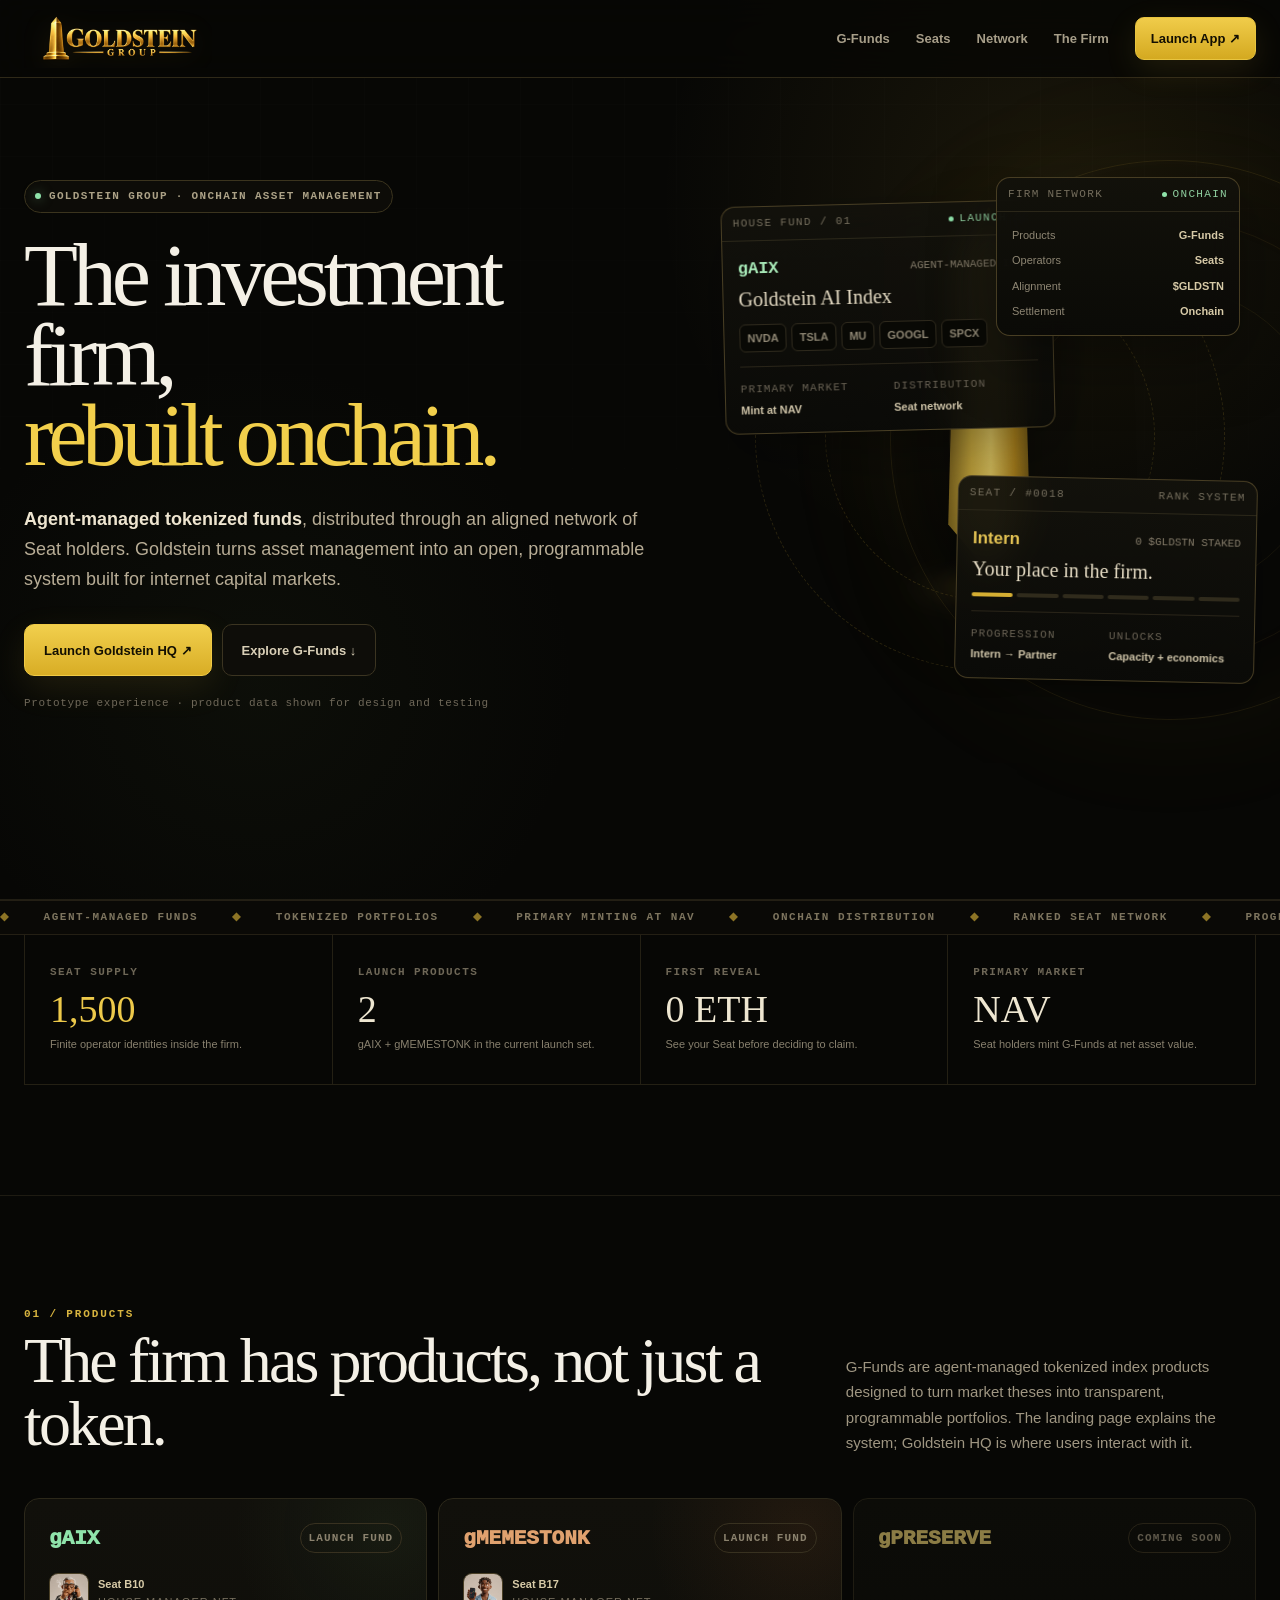
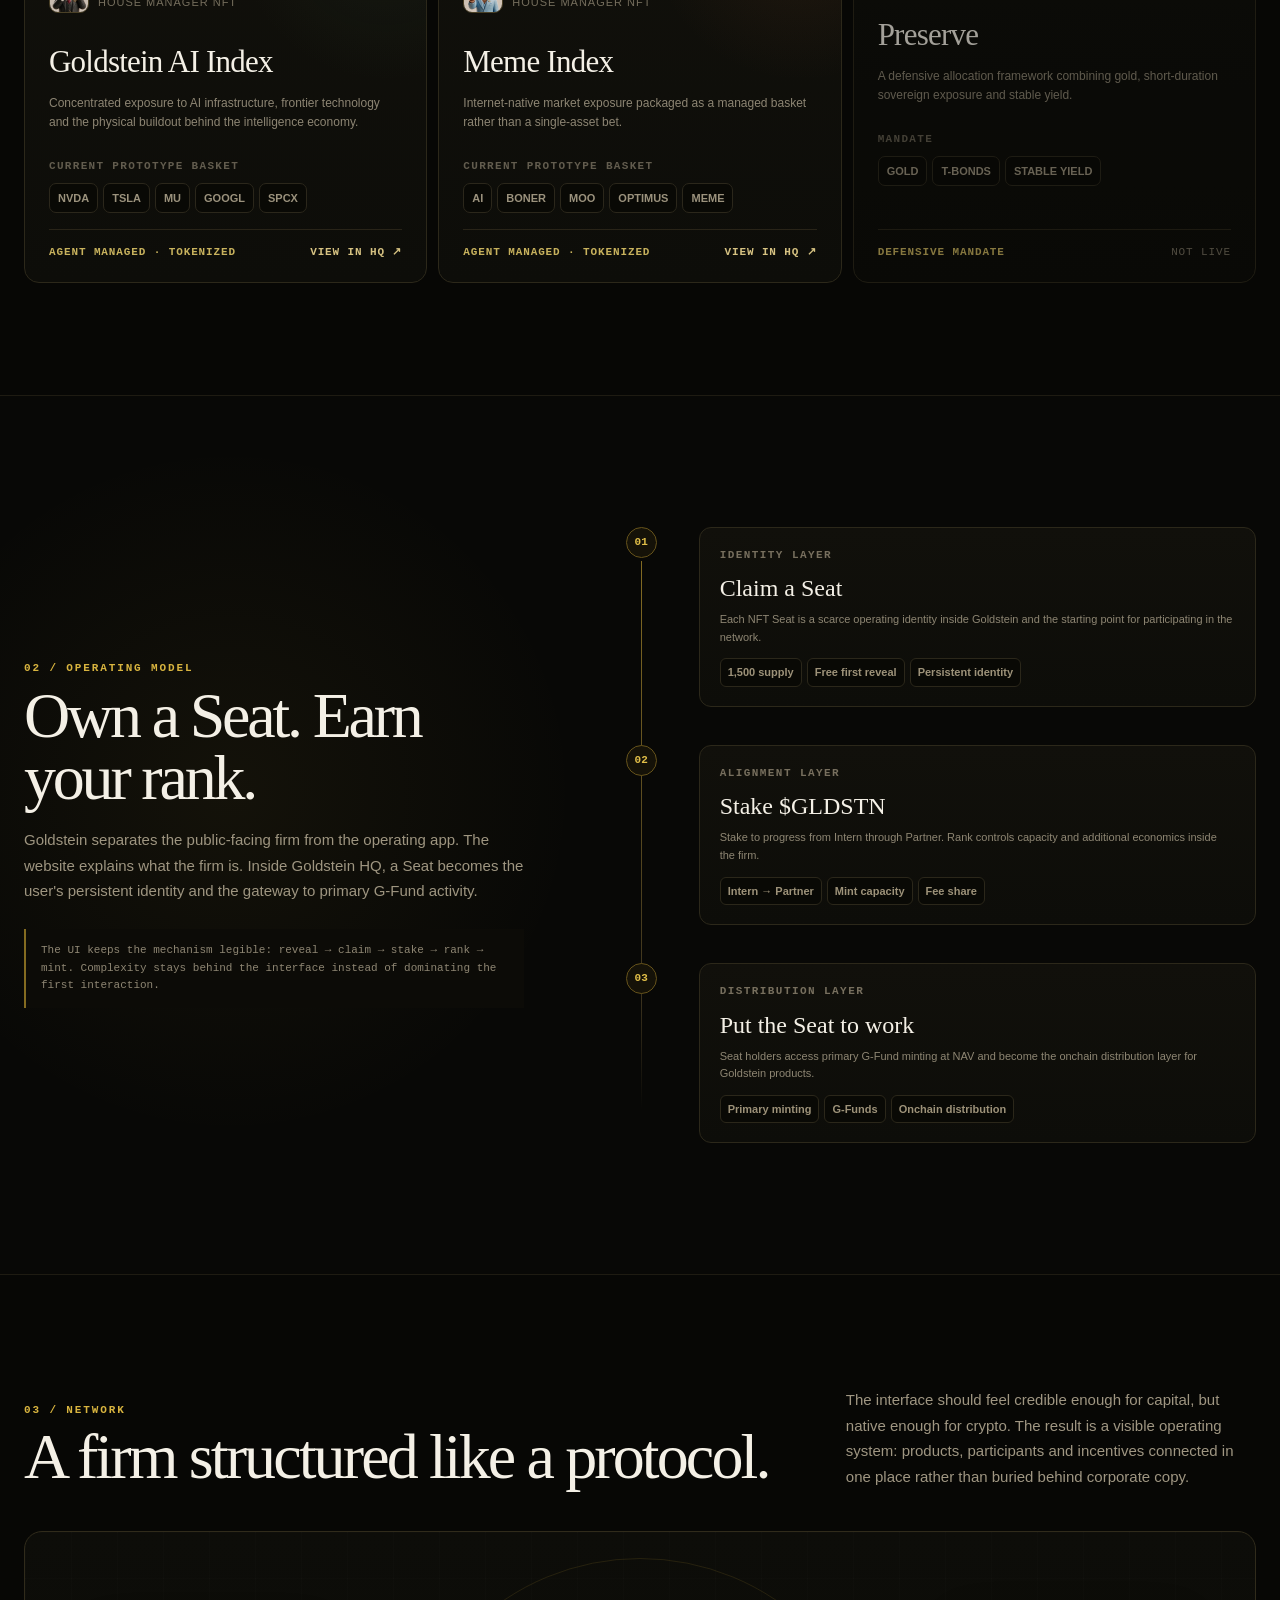
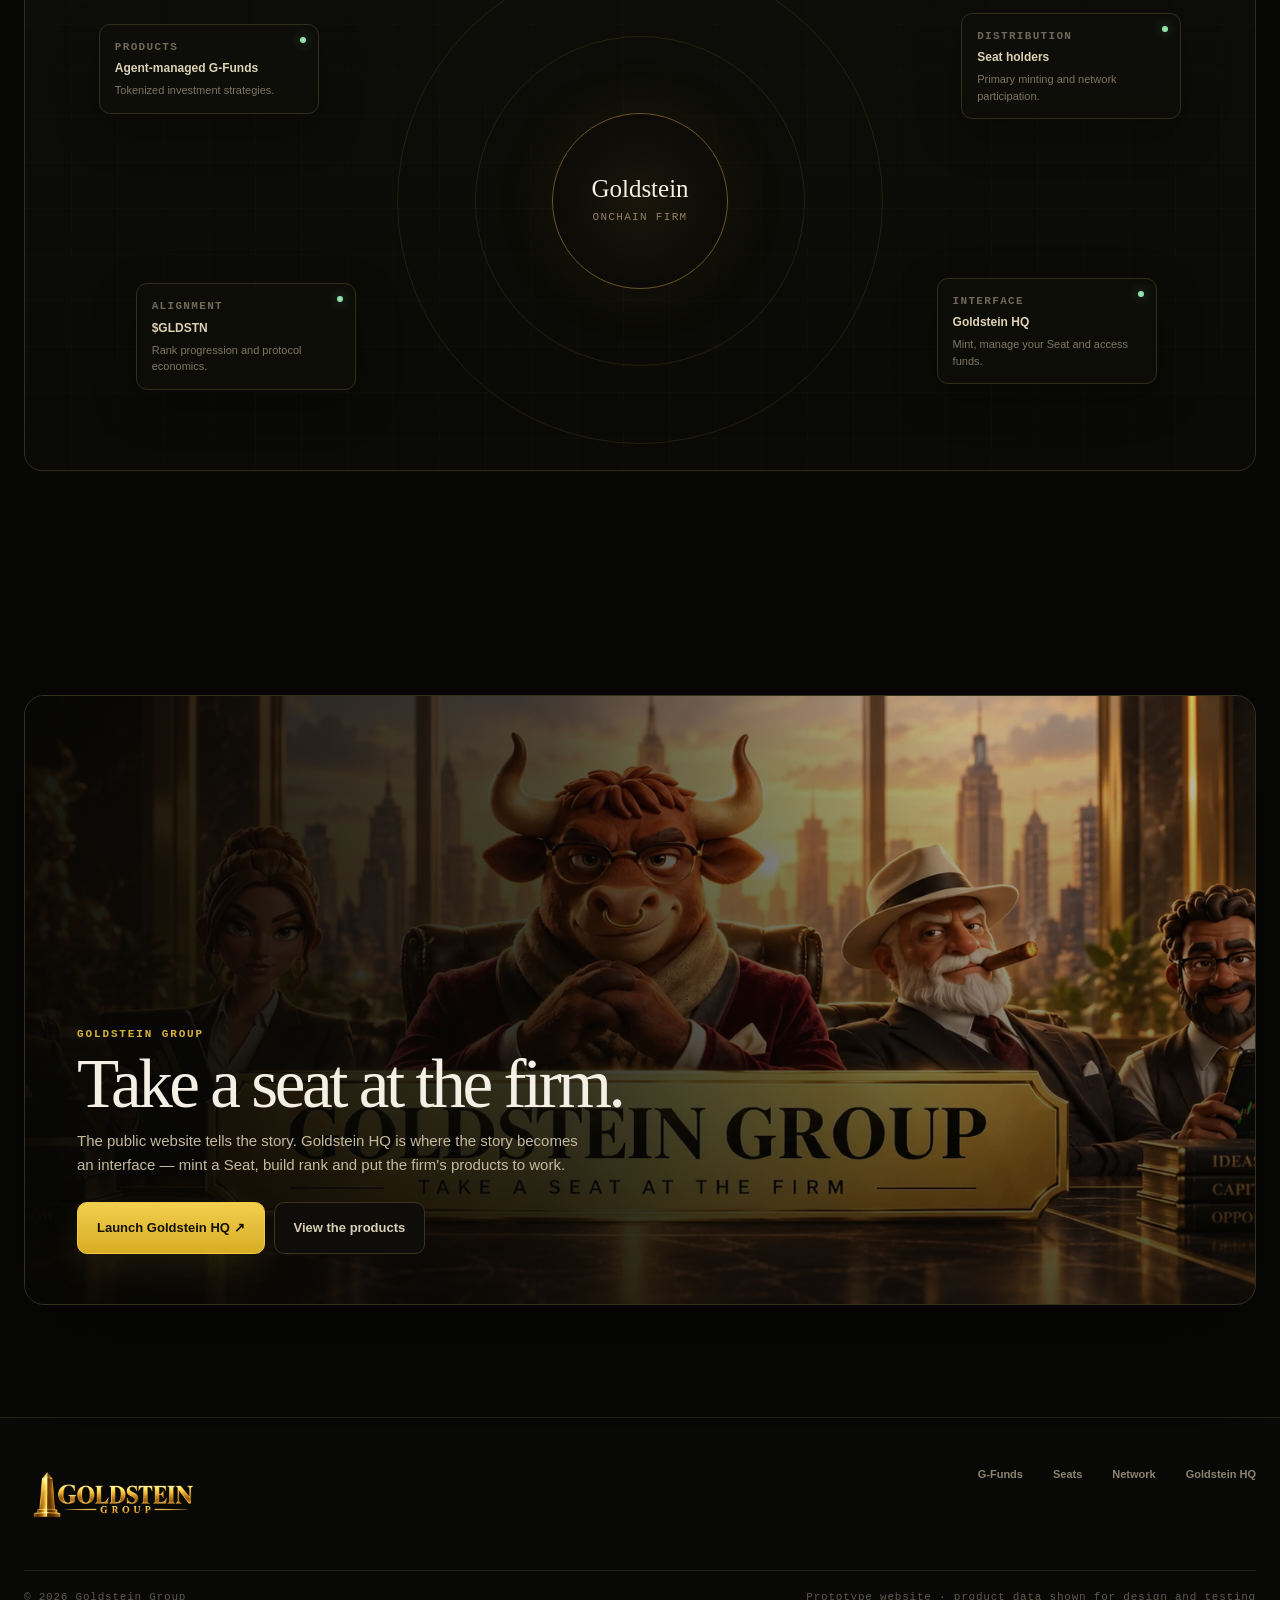
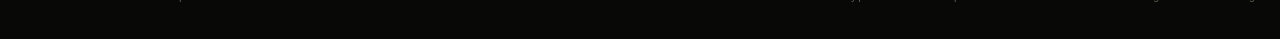
==== commit ff2f7511: "Add realistic mock data and improve site readability" ====
--- a/index.html
+++ b/index.html
@@ -20,16 +20,16 @@
 <link rel="icon" href="/assets/goldstein-keystone.png" />
 <style>
 :root{--bg:#070705;--bg2:#0b0b08;--panel:#11100b;--panel2:#0c0c08;--line:#2b2719;--line2:#413820;--gold:#d8b43f;--gold2:#f2cf4b;--gold3:#8f731e;--text:#f4f0e6;--muted:#aaa18d;--soft:#77705f;--green:#8fe3aa;--max:1240px;--shadow:0 28px 90px rgba(0,0,0,.32)}
-*{box-sizing:border-box}html{scroll-behavior:smooth;background:var(--bg)}body{margin:0;background:var(--bg);color:var(--text);font-family:Inter,ui-sans-serif,-apple-system,BlinkMacSystemFont,"Segoe UI",sans-serif;line-height:1.5;overflow-x:hidden}button,a{font:inherit}a{color:inherit}h1,h2,h3{font-family:Georgia,"Times New Roman",serif;font-weight:500}.mono{font-family:ui-monospace,SFMono-Regular,Menlo,Monaco,Consolas,monospace}.wrap{width:min(var(--max),calc(100% - 48px));margin:0 auto}.eyebrow{color:var(--gold);font:850 10px/1.2 ui-monospace,SFMono-Regular,Menlo,monospace;letter-spacing:.17em;text-transform:uppercase}.muted{color:var(--muted)}
+*{box-sizing:border-box}html{scroll-behavior:smooth;background:var(--bg)}body{margin:0;background:var(--bg);color:var(--text);font-family:Inter,ui-sans-serif,-apple-system,BlinkMacSystemFont,"Segoe UI",sans-serif;line-height:1.5;overflow-x:hidden}button,a{font:inherit}a{color:inherit}h1,h2,h3{font-family:Georgia,"Times New Roman",serif;font-weight:500}.mono{font-family:ui-monospace,SFMono-Regular,Menlo,Monaco,Consolas,monospace}.wrap{width:min(var(--max),calc(100% - 48px));margin:0 auto}.eyebrow{color:var(--gold);font:850 11px/1.2 ui-monospace,SFMono-Regular,Menlo,monospace;letter-spacing:.17em;text-transform:uppercase}.muted{color:var(--muted)}
 .siteHeader{position:fixed;z-index:100;left:0;right:0;top:0;height:78px;border-bottom:1px solid rgba(65,56,32,.72);background:rgba(7,7,5,.78);backdrop-filter:blur(18px);transition:.2s}.siteHeader.scrolled{background:rgba(7,7,5,.94)}.headerInner{height:100%;display:flex;align-items:center;gap:30px}.logoLink{width:188px;height:58px;display:grid;place-items:center;text-decoration:none;overflow:hidden}.logoLink img{width:184px;height:auto;max-height:56px;object-fit:contain;filter:drop-shadow(0 5px 14px rgba(216,180,63,.1))}.desktopNav{margin-left:auto;display:flex;align-items:center;gap:26px}.desktopNav a{position:relative;text-decoration:none;color:#a79e89;font-size:13px;font-weight:700;transition:.15s}.desktopNav a:hover{color:#eee4cc}.desktopNav a:not(.launch):after{content:"";position:absolute;left:0;right:100%;bottom:-8px;height:1px;background:var(--gold);transition:.18s}.desktopNav a:not(.launch):hover:after{right:0}.launch{height:43px;display:inline-flex;align-items:center;justify-content:center;padding:0 15px;border:1px solid #e8c43f;border-radius:9px;background:linear-gradient(#f0cc4a,#d4a920);color:#130f02!important;font-weight:900!important;box-shadow:0 10px 32px rgba(216,180,63,.12)}.launch:hover{filter:brightness(1.035)}.menuBtn{display:none;margin-left:auto;width:42px;height:42px;border:1px solid #443a22;border-radius:9px;background:#11100b;color:#d8cba8;font-size:20px}.mobileMenu{display:none}
-.hero{position:relative;min-height:900px;padding:160px 0 90px;overflow:hidden;border-bottom:1px solid #211e14;background:radial-gradient(circle at 82% 22%,rgba(216,180,63,.095),transparent 31%),radial-gradient(circle at 20% 76%,rgba(70,89,45,.09),transparent 26%),var(--bg)}.hero:before{content:"";position:absolute;inset:0;pointer-events:none;opacity:.48;background-image:linear-gradient(rgba(255,255,255,.025) 1px,transparent 1px),linear-gradient(90deg,rgba(255,255,255,.025) 1px,transparent 1px);background-size:52px 52px;mask-image:linear-gradient(to bottom,black,transparent 86%)}.heroGlow{position:absolute;width:560px;height:560px;right:-170px;top:160px;border:1px solid rgba(216,180,63,.12);border-radius:50%;box-shadow:0 0 140px rgba(216,180,63,.055),inset 0 0 100px rgba(216,180,63,.035)}.heroGlow:before,.heroGlow:after{content:"";position:absolute;inset:58px;border:1px solid rgba(216,180,63,.08);border-radius:50%}.heroGlow:after{inset:126px}.heroGrid{position:relative;z-index:2;display:grid;grid-template-columns:minmax(0,1.08fr) minmax(420px,.92fr);gap:74px;align-items:center}.heroCopy{padding-top:20px}.statusPill{display:inline-flex;align-items:center;gap:8px;margin-bottom:22px;padding:7px 10px;border:1px solid #3b341e;border-radius:999px;background:#0d0c08;color:#aba186;font-size:9px;font-weight:800;letter-spacing:.12em;text-transform:uppercase}.statusPill i{width:6px;height:6px;border-radius:50%;background:var(--green);box-shadow:0 0 12px rgba(143,227,170,.52)}.hero h1{max-width:790px;margin:0;font-size:clamp(62px,6.9vw,104px);line-height:.91;letter-spacing:-.058em}.hero h1 em{display:block;color:var(--gold2);font-style:normal}.heroLead{max-width:690px;margin:28px 0 0;color:#b8ad96;font-size:18px;line-height:1.68}.heroLead strong{color:#eee5d0;font-weight:750}.heroActions{display:flex;gap:10px;flex-wrap:wrap;margin-top:30px}.primaryCta,.secondaryCta{height:52px;display:inline-flex;align-items:center;justify-content:center;padding:0 19px;border-radius:10px;text-decoration:none;font-size:13px;font-weight:900}.primaryCta{border:1px solid #f0ca45;background:linear-gradient(#f1cf4d,#d8ad25);color:#130f02;box-shadow:0 12px 35px rgba(216,180,63,.11)}.secondaryCta{border:1px solid #3b3421;background:#0e0d09;color:#d9cfb7}.heroFootnote{margin-top:19px;color:#6f6859;font-size:10px;letter-spacing:.06em}.terminal{position:relative;min-height:550px}.monolithMark{position:absolute;z-index:0;left:50%;top:46%;width:210px;height:430px;transform:translate(-50%,-50%);filter:drop-shadow(0 32px 55px rgba(0,0,0,.45));opacity:.9}.monolithMark:before{content:"";position:absolute;left:57px;top:8px;width:94px;height:365px;clip-path:polygon(50% 0,86% 16%,94% 87%,50% 100%,7% 87%,14% 16%);background:linear-gradient(90deg,#6d5516 0%,#d7b541 31%,#f2d768 52%,#b98c1e 77%,#5d4913 100%);box-shadow:inset 0 0 0 1px rgba(255,236,153,.2)}.monolithMark:after{content:"";position:absolute;left:15px;right:15px;bottom:20px;height:42px;border-radius:50%;background:radial-gradient(ellipse at center,rgba(216,180,63,.29),rgba(216,180,63,.05) 48%,transparent 70%);filter:blur(10px)}.terminalCard{position:absolute;z-index:2;border:1px solid rgba(74,64,37,.96);border-radius:14px;background:linear-gradient(180deg,rgba(18,17,11,.94),rgba(10,10,7,.94));box-shadow:0 24px 65px rgba(0,0,0,.34);backdrop-filter:blur(16px)}.terminalCard .bar{height:34px;display:flex;align-items:center;justify-content:space-between;padding:0 11px;border-bottom:1px solid #2b2719;color:#756e5d;font-size:8px;letter-spacing:.12em;text-transform:uppercase}.bar .live{display:flex;align-items:center;gap:6px;color:#8fcf9f}.bar .live i{width:5px;height:5px;border-radius:50%;background:var(--green)}.fundTerminal{left:0;top:42px;width:330px;transform:rotate(-1.4deg)}.seatTerminal{right:0;bottom:30px;width:300px;transform:rotate(1.2deg)}.networkTerminal{right:16px;top:16px;width:244px}.termBody{padding:15px}.termTicker{display:flex;align-items:center;justify-content:space-between;gap:12px}.termTicker strong{color:#a7e9b7;font-size:17px}.termTicker span{color:#837a68;font-size:9px}.termName{margin-top:6px;color:#e6dcc4;font:500 20px/1.1 Georgia,"Times New Roman",serif}.basket{display:flex;flex-wrap:wrap;gap:5px;margin-top:14px}.basket span{padding:5px 7px;border:1px solid #2e291c;border-radius:6px;background:#090905;color:#8f8774;font-size:8px;font-weight:800}.termLine{height:1px;margin:14px 0;background:#292418}.termMeta{display:grid;grid-template-columns:1fr 1fr;gap:8px}.termMeta small{display:block;color:#686153;font-size:7px;letter-spacing:.1em;text-transform:uppercase}.termMeta b{display:block;margin-top:4px;color:#cfc4a8;font-size:10px}.rankTrack{display:flex;gap:4px;margin-top:13px}.rankTrack i{height:4px;flex:1;border-radius:999px;background:#302b1c}.rankTrack i:first-child{background:#d5ae32}.networkRows{display:grid;gap:9px}.networkRow{display:flex;justify-content:space-between;gap:10px;color:#8e8673;font-size:9px}.networkRow b{color:#d7caa7}.orbital{position:absolute;z-index:1;border:1px dashed rgba(216,180,63,.16);border-radius:50%;animation:spin 30s linear infinite}.orbital.one{width:470px;height:470px;left:50%;top:50%;transform:translate(-50%,-50%)}.orbital.two{width:330px;height:330px;left:50%;top:50%;transform:translate(-50%,-50%);animation-direction:reverse;animation-duration:22s}@keyframes spin{to{rotate:360deg}}
-.signalStrip{position:relative;z-index:3;overflow:hidden;border-top:1px solid #241f14;border-bottom:1px solid #241f14;background:#0a0906}.signalTrack{width:max-content;display:flex;gap:34px;padding:11px 0;color:#7d745e;font:800 9px/1 ui-monospace,SFMono-Regular,Menlo,monospace;letter-spacing:.14em;text-transform:uppercase;animation:marquee 32s linear infinite}.signalTrack span:before{content:"◆";margin-right:34px;color:#8d7425}@keyframes marquee{to{transform:translateX(-50%)}}
-.stats{padding:0 0 110px;background:var(--bg)}.statGrid{display:grid;grid-template-columns:repeat(4,1fr);border-left:1px solid #242014}.stat{min-height:150px;padding:29px 25px;border-right:1px solid #242014;border-bottom:1px solid #242014}.stat small{display:block;color:#6e6757;font-size:9px;font-weight:850;letter-spacing:.13em;text-transform:uppercase}.stat strong{display:block;margin-top:9px;color:#eee6d1;font:500 38px/1 Georgia,"Times New Roman",serif}.stat span{display:block;margin-top:8px;color:#88806e;font-size:11px}.stat strong.gold{color:#edc94a}
-.section{padding:112px 0;border-top:1px solid #1e1b12}.sectionTop{display:grid;grid-template-columns:minmax(0,.78fr) minmax(340px,.42fr);gap:60px;align-items:end;margin-bottom:42px}.sectionTop h2{max-width:780px;margin:9px 0 0;font-size:clamp(44px,5vw,72px);line-height:.98;letter-spacing:-.045em}.sectionTop p{margin:0;color:#9f9682;font-size:15px;line-height:1.7}.productGrid{display:grid;grid-template-columns:1fr 1fr 1fr;gap:11px}.product{position:relative;min-height:385px;overflow:hidden;padding:24px;border:1px solid #2c281a;border-radius:15px;background:radial-gradient(circle at 90% 8%,rgba(87,135,85,.09),transparent 30%),linear-gradient(180deg,#11100b,#0d0d09);transition:.2s}.product:hover{transform:translateY(-3px);border-color:#4a4026}.product.meme{background:radial-gradient(circle at 90% 8%,rgba(173,98,49,.11),transparent 30%),linear-gradient(180deg,#11100b,#0d0d09)}.product.soon{opacity:.66;background:linear-gradient(180deg,#0f0f0a,#0b0b08)}.productHead{display:flex;align-items:flex-start;justify-content:space-between;gap:14px}.productTicker{font-size:21px;font-weight:950;color:#8fe3aa}.meme .productTicker{color:#e0a16e}.productState{padding:6px 8px;border:1px solid #383120;border-radius:999px;color:#8b826e;font-size:8px;font-weight:850;letter-spacing:.1em;text-transform:uppercase}.product h3{margin:58px 0 8px;font-size:31px;letter-spacing:-.025em}.product p{margin:0;color:#8d8573;font-size:12px;line-height:1.65}.holdingsLabel{margin-top:25px;color:#625c4e;font-size:8px;font-weight:850;letter-spacing:.12em;text-transform:uppercase}.productHoldings{display:flex;flex-wrap:wrap;gap:5px;margin-top:8px}.productHoldings span{padding:6px 8px;border:1px solid #2b271b;border-radius:7px;background:#090905;color:#9b927d;font-size:9px;font-weight:800}.productFoot{position:absolute;left:24px;right:24px;bottom:21px;padding-top:14px;border-top:1px solid #292418;display:flex;justify-content:space-between;gap:12px;align-items:center;color:#77705f;font-size:9px;text-transform:uppercase;letter-spacing:.08em}.productFoot b{color:#c8b25d}.productLink{color:#d6c282;text-decoration:none;font-weight:850}
-.model{background:radial-gradient(circle at 18% 45%,rgba(216,180,63,.055),transparent 30%),#080806}.modelGrid{display:grid;grid-template-columns:minmax(0,.86fr) minmax(460px,1.14fr);gap:70px;align-items:center}.modelCopy h2{margin:10px 0 18px;font-size:clamp(48px,5vw,76px);line-height:.97;letter-spacing:-.05em}.modelCopy p{max-width:540px;margin:0;color:#9e9580;font-size:15px;line-height:1.7}.modelNote{margin-top:25px;padding:13px 15px;border-left:2px solid #846b20;background:#0c0b07;color:#8e8673;font-size:11px;line-height:1.6}.stack{position:relative;padding-left:32px}.stack:before{content:"";position:absolute;left:47px;top:53px;bottom:53px;width:1px;background:linear-gradient(#836b22,#3b321d 80%,transparent)}.layer{position:relative;display:grid;grid-template-columns:55px 1fr;gap:18px;padding:19px 0}.layerNo{position:relative;z-index:2;width:31px;height:31px;margin-left:0;border:1px solid #66531b;border-radius:50%;display:grid;place-items:center;background:#151208;color:#e0be48;font-size:9px;font-weight:900}.layerCard{padding:19px 20px;border:1px solid #2c281a;border-radius:12px;background:linear-gradient(180deg,#11100b,#0d0d09)}.layerCard small{display:block;color:#776f5e;font-size:8px;font-weight:850;letter-spacing:.13em;text-transform:uppercase}.layerCard h3{margin:7px 0 5px;font-size:24px}.layerCard p{margin:0;color:#8e8673;font-size:11px;line-height:1.6}.layerTags{display:flex;flex-wrap:wrap;gap:5px;margin-top:12px}.layerTags span{padding:5px 7px;border:1px solid #2b271a;border-radius:6px;background:#090905;color:#9d9279;font-size:8px;font-weight:800}
-.networkSection{overflow:hidden}.networkPanel{position:relative;min-height:540px;border:1px solid #302b1b;border-radius:18px;background:linear-gradient(180deg,#0d0d09,#090905);overflow:hidden}.networkPanel:before{content:"";position:absolute;inset:0;opacity:.56;background-image:linear-gradient(rgba(255,255,255,.026) 1px,transparent 1px),linear-gradient(90deg,rgba(255,255,255,.026) 1px,transparent 1px);background-size:46px 46px}.networkCenter{position:absolute;left:50%;top:50%;width:176px;height:176px;transform:translate(-50%,-50%);border:1px solid #6a5520;border-radius:50%;display:grid;place-items:center;text-align:center;background:radial-gradient(circle,#1a160b,#0c0b07 68%);box-shadow:0 0 70px rgba(216,180,63,.08)}.networkCenter:before,.networkCenter:after{content:"";position:absolute;border:1px solid rgba(216,180,63,.12);border-radius:50%}.networkCenter:before{inset:-78px}.networkCenter:after{inset:-156px}.networkCenter b{font:500 25px/1 Georgia,"Times New Roman",serif}.networkCenter span{display:block;margin-top:5px;color:#8e8268;font-size:8px;letter-spacing:.12em;text-transform:uppercase}.node{position:absolute;width:220px;padding:14px 15px;border:1px solid #332d1c;border-radius:11px;background:rgba(13,13,9,.93);box-shadow:0 15px 45px rgba(0,0,0,.28)}.node small{display:block;color:#6f6859;font-size:7px;font-weight:850;letter-spacing:.12em;text-transform:uppercase}.node b{display:block;margin-top:4px;color:#ddd2b5;font-size:12px}.node span{display:block;margin-top:5px;color:#7e7563;font-size:9px}.node.one{left:6%;top:17%}.node.two{right:6%;top:15%}.node.three{left:9%;bottom:15%}.node.four{right:8%;bottom:16%}.node .pulse{position:absolute;right:12px;top:12px;width:6px;height:6px;border-radius:50%;background:var(--green);box-shadow:0 0 12px rgba(143,227,170,.48)}
+.hero{position:relative;min-height:900px;padding:160px 0 90px;overflow:hidden;border-bottom:1px solid #211e14;background:radial-gradient(circle at 82% 22%,rgba(216,180,63,.095),transparent 31%),radial-gradient(circle at 20% 76%,rgba(70,89,45,.09),transparent 26%),var(--bg)}.hero:before{content:"";position:absolute;inset:0;pointer-events:none;opacity:.48;background-image:linear-gradient(rgba(255,255,255,.025) 1px,transparent 1px),linear-gradient(90deg,rgba(255,255,255,.025) 1px,transparent 1px);background-size:52px 52px;mask-image:linear-gradient(to bottom,black,transparent 86%)}.heroGlow{position:absolute;width:560px;height:560px;right:-170px;top:160px;border:1px solid rgba(216,180,63,.12);border-radius:50%;box-shadow:0 0 140px rgba(216,180,63,.055),inset 0 0 100px rgba(216,180,63,.035)}.heroGlow:before,.heroGlow:after{content:"";position:absolute;inset:58px;border:1px solid rgba(216,180,63,.08);border-radius:50%}.heroGlow:after{inset:126px}.heroGrid{position:relative;z-index:2;display:grid;grid-template-columns:minmax(0,1.08fr) minmax(420px,.92fr);gap:74px;align-items:center}.heroCopy{padding-top:20px}.statusPill{display:inline-flex;align-items:center;gap:8px;margin-bottom:22px;padding:7px 10px;border:1px solid #3b341e;border-radius:999px;background:#0d0c08;color:#aba186;font-size:11px;font-weight:800;letter-spacing:.12em;text-transform:uppercase}.statusPill i{width:6px;height:6px;border-radius:50%;background:var(--green);box-shadow:0 0 12px rgba(143,227,170,.52)}.hero h1{max-width:790px;margin:0;font-size:clamp(62px,6.9vw,104px);line-height:.91;letter-spacing:-.058em}.hero h1 em{display:block;color:var(--gold2);font-style:normal}.heroLead{max-width:690px;margin:28px 0 0;color:#b8ad96;font-size:18px;line-height:1.68}.heroLead strong{color:#eee5d0;font-weight:750}.heroActions{display:flex;gap:10px;flex-wrap:wrap;margin-top:30px}.primaryCta,.secondaryCta{height:52px;display:inline-flex;align-items:center;justify-content:center;padding:0 19px;border-radius:10px;text-decoration:none;font-size:13px;font-weight:900}.primaryCta{border:1px solid #f0ca45;background:linear-gradient(#f1cf4d,#d8ad25);color:#130f02;box-shadow:0 12px 35px rgba(216,180,63,.11)}.secondaryCta{border:1px solid #3b3421;background:#0e0d09;color:#d9cfb7}.heroFootnote{margin-top:19px;color:#6f6859;font-size:11px;letter-spacing:.06em}.terminal{position:relative;min-height:550px}.monolithMark{position:absolute;z-index:0;left:50%;top:46%;width:210px;height:430px;transform:translate(-50%,-50%);filter:drop-shadow(0 32px 55px rgba(0,0,0,.45));opacity:.9}.monolithMark:before{content:"";position:absolute;left:57px;top:8px;width:94px;height:365px;clip-path:polygon(50% 0,86% 16%,94% 87%,50% 100%,7% 87%,14% 16%);background:linear-gradient(90deg,#6d5516 0%,#d7b541 31%,#f2d768 52%,#b98c1e 77%,#5d4913 100%);box-shadow:inset 0 0 0 1px rgba(255,236,153,.2)}.monolithMark:after{content:"";position:absolute;left:15px;right:15px;bottom:20px;height:42px;border-radius:50%;background:radial-gradient(ellipse at center,rgba(216,180,63,.29),rgba(216,180,63,.05) 48%,transparent 70%);filter:blur(10px)}.terminalCard{position:absolute;z-index:2;border:1px solid rgba(74,64,37,.96);border-radius:14px;background:linear-gradient(180deg,rgba(18,17,11,.94),rgba(10,10,7,.94));box-shadow:0 24px 65px rgba(0,0,0,.34);backdrop-filter:blur(16px)}.terminalCard .bar{height:34px;display:flex;align-items:center;justify-content:space-between;padding:0 11px;border-bottom:1px solid #2b2719;color:#756e5d;font-size:11px;letter-spacing:.12em;text-transform:uppercase}.bar .live{display:flex;align-items:center;gap:6px;color:#8fcf9f}.bar .live i{width:5px;height:5px;border-radius:50%;background:var(--green)}.fundTerminal{left:0;top:42px;width:330px;transform:rotate(-1.4deg)}.seatTerminal{right:0;bottom:30px;width:300px;transform:rotate(1.2deg)}.networkTerminal{right:16px;top:16px;width:244px}.termBody{padding:15px}.termTicker{display:flex;align-items:center;justify-content:space-between;gap:12px}.termTicker strong{color:#a7e9b7;font-size:17px}.termTicker span{color:#837a68;font-size:11px}.termName{margin-top:6px;color:#e6dcc4;font:500 20px/1.1 Georgia,"Times New Roman",serif}.basket{display:flex;flex-wrap:wrap;gap:5px;margin-top:14px}.basket span{padding:5px 7px;border:1px solid #2e291c;border-radius:6px;background:#090905;color:#8f8774;font-size:11px;font-weight:800}.termLine{height:1px;margin:14px 0;background:#292418}.termMeta{display:grid;grid-template-columns:1fr 1fr;gap:8px}.termMeta small{display:block;color:#686153;font-size:11px;letter-spacing:.1em;text-transform:uppercase}.termMeta b{display:block;margin-top:4px;color:#cfc4a8;font-size:11px}.rankTrack{display:flex;gap:4px;margin-top:13px}.rankTrack i{height:4px;flex:1;border-radius:999px;background:#302b1c}.rankTrack i:first-child{background:#d5ae32}.networkRows{display:grid;gap:9px}.networkRow{display:flex;justify-content:space-between;gap:10px;color:#8e8673;font-size:11px}.networkRow b{color:#d7caa7}.orbital{position:absolute;z-index:1;border:1px dashed rgba(216,180,63,.16);border-radius:50%;animation:spin 30s linear infinite}.orbital.one{width:470px;height:470px;left:50%;top:50%;transform:translate(-50%,-50%)}.orbital.two{width:330px;height:330px;left:50%;top:50%;transform:translate(-50%,-50%);animation-direction:reverse;animation-duration:22s}@keyframes spin{to{rotate:360deg}}
+.signalStrip{position:relative;z-index:3;overflow:hidden;border-top:1px solid #241f14;border-bottom:1px solid #241f14;background:#0a0906}.signalTrack{width:max-content;display:flex;gap:34px;padding:11px 0;color:#7d745e;font:800 11px/1 ui-monospace,SFMono-Regular,Menlo,monospace;letter-spacing:.14em;text-transform:uppercase;animation:marquee 32s linear infinite}.signalTrack span:before{content:"◆";margin-right:34px;color:#8d7425}@keyframes marquee{to{transform:translateX(-50%)}}
+.stats{padding:0 0 110px;background:var(--bg)}.statGrid{display:grid;grid-template-columns:repeat(4,1fr);border-left:1px solid #242014}.stat{min-height:150px;padding:29px 25px;border-right:1px solid #242014;border-bottom:1px solid #242014}.stat small{display:block;color:#6e6757;font-size:11px;font-weight:850;letter-spacing:.13em;text-transform:uppercase}.stat strong{display:block;margin-top:9px;color:#eee6d1;font:500 38px/1 Georgia,"Times New Roman",serif}.stat span{display:block;margin-top:8px;color:#88806e;font-size:11px}.stat strong.gold{color:#edc94a}
+.section{padding:112px 0;border-top:1px solid #1e1b12}.sectionTop{display:grid;grid-template-columns:minmax(0,.78fr) minmax(340px,.42fr);gap:60px;align-items:end;margin-bottom:42px}.sectionTop h2{max-width:780px;margin:9px 0 0;font-size:clamp(44px,5vw,72px);line-height:.98;letter-spacing:-.045em}.sectionTop p{margin:0;color:#9f9682;font-size:15px;line-height:1.7}.productGrid{display:grid;grid-template-columns:1fr 1fr 1fr;gap:11px}.product{position:relative;min-height:385px;overflow:hidden;padding:24px;border:1px solid #2c281a;border-radius:15px;background:radial-gradient(circle at 90% 8%,rgba(87,135,85,.09),transparent 30%),linear-gradient(180deg,#11100b,#0d0d09);transition:.2s}.product:hover{transform:translateY(-3px);border-color:#4a4026}.product.meme{background:radial-gradient(circle at 90% 8%,rgba(173,98,49,.11),transparent 30%),linear-gradient(180deg,#11100b,#0d0d09)}.product.soon{opacity:.66;background:linear-gradient(180deg,#0f0f0a,#0b0b08)}.productHead{display:flex;align-items:flex-start;justify-content:space-between;gap:14px}.productTicker{font-size:21px;font-weight:950;color:#8fe3aa}.meme .productTicker{color:#e0a16e}.productState{padding:6px 8px;border:1px solid #383120;border-radius:999px;color:#8b826e;font-size:11px;font-weight:850;letter-spacing:.1em;text-transform:uppercase}.product h3{margin:58px 0 8px;font-size:31px;letter-spacing:-.025em}.product p{margin:0;color:#8d8573;font-size:12px;line-height:1.65}.holdingsLabel{margin-top:25px;color:#625c4e;font-size:11px;font-weight:850;letter-spacing:.12em;text-transform:uppercase}.productHoldings{display:flex;flex-wrap:wrap;gap:5px;margin-top:8px}.productHoldings span{padding:6px 8px;border:1px solid #2b271b;border-radius:7px;background:#090905;color:#9b927d;font-size:11px;font-weight:800}.productFoot{position:absolute;left:24px;right:24px;bottom:21px;padding-top:14px;border-top:1px solid #292418;display:flex;justify-content:space-between;gap:12px;align-items:center;color:#77705f;font-size:11px;text-transform:uppercase;letter-spacing:.08em}.productFoot b{color:#c8b25d}.productLink{color:#d6c282;text-decoration:none;font-weight:850}
+.model{background:radial-gradient(circle at 18% 45%,rgba(216,180,63,.055),transparent 30%),#080806}.modelGrid{display:grid;grid-template-columns:minmax(0,.86fr) minmax(460px,1.14fr);gap:70px;align-items:center}.modelCopy h2{margin:10px 0 18px;font-size:clamp(48px,5vw,76px);line-height:.97;letter-spacing:-.05em}.modelCopy p{max-width:540px;margin:0;color:#9e9580;font-size:15px;line-height:1.7}.modelNote{margin-top:25px;padding:13px 15px;border-left:2px solid #846b20;background:#0c0b07;color:#8e8673;font-size:11px;line-height:1.6}.stack{position:relative;padding-left:32px}.stack:before{content:"";position:absolute;left:47px;top:53px;bottom:53px;width:1px;background:linear-gradient(#836b22,#3b321d 80%,transparent)}.layer{position:relative;display:grid;grid-template-columns:55px 1fr;gap:18px;padding:19px 0}.layerNo{position:relative;z-index:2;width:31px;height:31px;margin-left:0;border:1px solid #66531b;border-radius:50%;display:grid;place-items:center;background:#151208;color:#e0be48;font-size:11px;font-weight:900}.layerCard{padding:19px 20px;border:1px solid #2c281a;border-radius:12px;background:linear-gradient(180deg,#11100b,#0d0d09)}.layerCard small{display:block;color:#776f5e;font-size:11px;font-weight:850;letter-spacing:.13em;text-transform:uppercase}.layerCard h3{margin:7px 0 5px;font-size:24px}.layerCard p{margin:0;color:#8e8673;font-size:11px;line-height:1.6}.layerTags{display:flex;flex-wrap:wrap;gap:5px;margin-top:12px}.layerTags span{padding:5px 7px;border:1px solid #2b271a;border-radius:6px;background:#090905;color:#9d9279;font-size:11px;font-weight:800}
+.networkSection{overflow:hidden}.networkPanel{position:relative;min-height:540px;border:1px solid #302b1b;border-radius:18px;background:linear-gradient(180deg,#0d0d09,#090905);overflow:hidden}.networkPanel:before{content:"";position:absolute;inset:0;opacity:.56;background-image:linear-gradient(rgba(255,255,255,.026) 1px,transparent 1px),linear-gradient(90deg,rgba(255,255,255,.026) 1px,transparent 1px);background-size:46px 46px}.networkCenter{position:absolute;left:50%;top:50%;width:176px;height:176px;transform:translate(-50%,-50%);border:1px solid #6a5520;border-radius:50%;display:grid;place-items:center;text-align:center;background:radial-gradient(circle,#1a160b,#0c0b07 68%);box-shadow:0 0 70px rgba(216,180,63,.08)}.networkCenter:before,.networkCenter:after{content:"";position:absolute;border:1px solid rgba(216,180,63,.12);border-radius:50%}.networkCenter:before{inset:-78px}.networkCenter:after{inset:-156px}.networkCenter b{font:500 25px/1 Georgia,"Times New Roman",serif}.networkCenter span{display:block;margin-top:5px;color:#8e8268;font-size:11px;letter-spacing:.12em;text-transform:uppercase}.node{position:absolute;width:220px;padding:14px 15px;border:1px solid #332d1c;border-radius:11px;background:rgba(13,13,9,.93);box-shadow:0 15px 45px rgba(0,0,0,.28)}.node small{display:block;color:#6f6859;font-size:11px;font-weight:850;letter-spacing:.12em;text-transform:uppercase}.node b{display:block;margin-top:4px;color:#ddd2b5;font-size:12px}.node span{display:block;margin-top:5px;color:#7e7563;font-size:11px}.node.one{left:6%;top:17%}.node.two{right:6%;top:15%}.node.three{left:9%;bottom:15%}.node.four{right:8%;bottom:16%}.node .pulse{position:absolute;right:12px;top:12px;width:6px;height:6px;border-radius:50%;background:var(--green);box-shadow:0 0 12px rgba(143,227,170,.48)}
 .culture{padding:112px 0}.cultureFrame{position:relative;min-height:610px;overflow:hidden;border:1px solid #352f1e;border-radius:20px;background:#090906 url('/assets/goldstein-hero.webp') center/cover no-repeat;box-shadow:var(--shadow)}.cultureFrame:before{content:"";position:absolute;inset:0;background:linear-gradient(90deg,rgba(6,6,4,.92) 0%,rgba(6,6,4,.68) 43%,rgba(6,6,4,.16) 76%),linear-gradient(180deg,rgba(6,6,4,.05),rgba(6,6,4,.67))}.cultureCopy{position:absolute;z-index:2;left:52px;bottom:50px;max-width:610px}.cultureCopy h2{margin:11px 0 12px;font-size:clamp(48px,5.4vw,78px);line-height:.94;letter-spacing:-.05em}.cultureCopy p{max-width:520px;margin:0;color:#c4b99f;font-size:15px;line-height:1.65}.cultureActions{display:flex;gap:9px;flex-wrap:wrap;margin-top:24px}
-.footer{padding:48px 0 34px;border-top:1px solid #282317;background:#080806}.footerTop{display:flex;justify-content:space-between;gap:34px;align-items:flex-start}.footerLogo{width:175px}.footerLogo img{width:100%;height:auto}.footerLinks{display:flex;gap:30px;flex-wrap:wrap}.footerLinks a{color:#8c8370;text-decoration:none;font-size:11px;font-weight:750}.footerLinks a:hover{color:#e0d5bb}.footerBottom{display:flex;justify-content:space-between;gap:20px;margin-top:38px;padding-top:18px;border-top:1px solid #201d13;color:#5f594c;font-size:9px;letter-spacing:.07em}.revealOnScroll{opacity:0;transform:translateY(18px);transition:opacity .7s ease,transform .7s ease}.revealOnScroll.visible{opacity:1;transform:none}
+.footer{padding:48px 0 34px;border-top:1px solid #282317;background:#080806}.footerTop{display:flex;justify-content:space-between;gap:34px;align-items:flex-start}.footerLogo{width:175px}.footerLogo img{width:100%;height:auto}.footerLinks{display:flex;gap:30px;flex-wrap:wrap}.footerLinks a{color:#8c8370;text-decoration:none;font-size:11px;font-weight:750}.footerLinks a:hover{color:#e0d5bb}.footerBottom{display:flex;justify-content:space-between;gap:20px;margin-top:38px;padding-top:18px;border-top:1px solid #201d13;color:#5f594c;font-size:11px;letter-spacing:.07em}.revealOnScroll{opacity:0;transform:translateY(18px);transition:opacity .7s ease,transform .7s ease}.revealOnScroll.visible{opacity:1;transform:none}
 @media(max-width:1050px){.hero{min-height:auto}.heroGrid{grid-template-columns:1fr;gap:45px}.heroCopy{max-width:820px}.terminal{min-height:540px;max-width:720px;width:100%;margin:0 auto}.productGrid{grid-template-columns:1fr 1fr}.product.soon{grid-column:1/-1;min-height:290px}.modelGrid{grid-template-columns:1fr;gap:38px}.stack{padding-left:0}.sectionTop{grid-template-columns:1fr;gap:20px}.networkPanel{min-height:650px}.node.one{left:4%;top:8%}.node.two{right:4%;top:8%}.node.three{left:4%;bottom:8%}.node.four{right:4%;bottom:8%}}
 @media(max-width:760px){.wrap{width:calc(100% - 28px)}.siteHeader{height:68px}.logoLink{width:150px;height:50px;justify-items:start}.logoLink img{width:148px;max-height:48px}.desktopNav{display:none}.menuBtn{display:block}.mobileMenu{position:fixed;z-index:99;left:12px;right:12px;top:76px;padding:10px;border:1px solid #3b3320;border-radius:12px;background:rgba(12,12,8,.98);box-shadow:0 20px 60px rgba(0,0,0,.42)}.mobileMenu.show{display:grid;gap:5px}.mobileMenu a{padding:12px;border-radius:8px;text-decoration:none;color:#c9bea5;font-size:13px;font-weight:800}.mobileMenu a:last-child{background:#d8ad25;color:#130f02}.hero{padding:120px 0 66px}.hero h1{font-size:clamp(54px,16vw,82px)}.heroLead{font-size:16px}.heroGrid{gap:32px}.terminal{min-height:520px}.fundTerminal{width:285px;left:0}.seatTerminal{width:260px;right:0}.networkTerminal{width:215px;right:5px}.monolithMark{opacity:.68}.statGrid{grid-template-columns:1fr 1fr}.stat{min-height:128px}.section{padding:82px 0}.productGrid{grid-template-columns:1fr}.product.soon{grid-column:auto}.product{min-height:350px}.networkPanel{min-height:720px}.networkCenter{top:50%}.node{width:190px}.node.one{left:4%;top:6%}.node.two{right:4%;top:26%}.node.three{left:4%;bottom:27%}.node.four{right:4%;bottom:6%}.culture{padding:82px 0}.cultureFrame{min-height:650px;background-position:62% center}.cultureCopy{left:24px;right:24px;bottom:27px}.footerTop,.footerBottom{display:grid}.footerLinks{gap:18px}}
 @media(max-width:520px){.heroActions{display:grid}.primaryCta,.secondaryCta{width:100%}.terminal{min-height:600px}.fundTerminal{left:0;top:30px;width:88%;transform:none}.networkTerminal{right:0;top:250px;width:72%;transform:none}.seatTerminal{left:5%;right:auto;bottom:20px;width:82%;transform:none}.orbital,.monolithMark{display:none}.statGrid{grid-template-columns:1fr 1fr}.stat{padding:22px 18px}.stat strong{font-size:31px}.sectionTop h2,.modelCopy h2{font-size:45px}.networkPanel{min-height:820px}.networkCenter{width:145px;height:145px}.networkCenter:before{inset:-58px}.networkCenter:after{inset:-116px}.node{width:172px;padding:12px}.node.one{left:3%;top:5%}.node.two{right:3%;top:25%}.node.three{left:3%;bottom:25%}.node.four{right:3%;bottom:5%}.cultureCopy h2{font-size:48px}.cultureActions{display:grid}.cultureActions a{width:100%}.footerLinks{display:grid;grid-template-columns:1fr 1fr}}
@@ -42,8 +42,12 @@
 /* House manager identity on G-Fund cards */
 .productManager{display:flex;align-items:center;gap:9px;margin-top:19px;color:#756e5d}
 .productManager img{width:40px;height:40px;border:1px solid #4a4026;border-radius:9px;object-fit:cover;background:#0a0a07}
-.productManager b{display:block;color:#d8cba8;font-size:10px}.productManager small{display:block;margin-top:2px;font-size:8px;letter-spacing:.09em;text-transform:uppercase}
+.productManager b{display:block;color:#d8cba8;font-size:11px}.productManager small{display:block;margin-top:2px;font-size:11px;letter-spacing:.09em;text-transform:uppercase}
 .product .productManager+h3{margin-top:26px}
+
+
+/* Site-wide type floor v4 */
+html{-webkit-text-size-adjust:100%;text-size-adjust:100%}
 
 </style>
 </head>
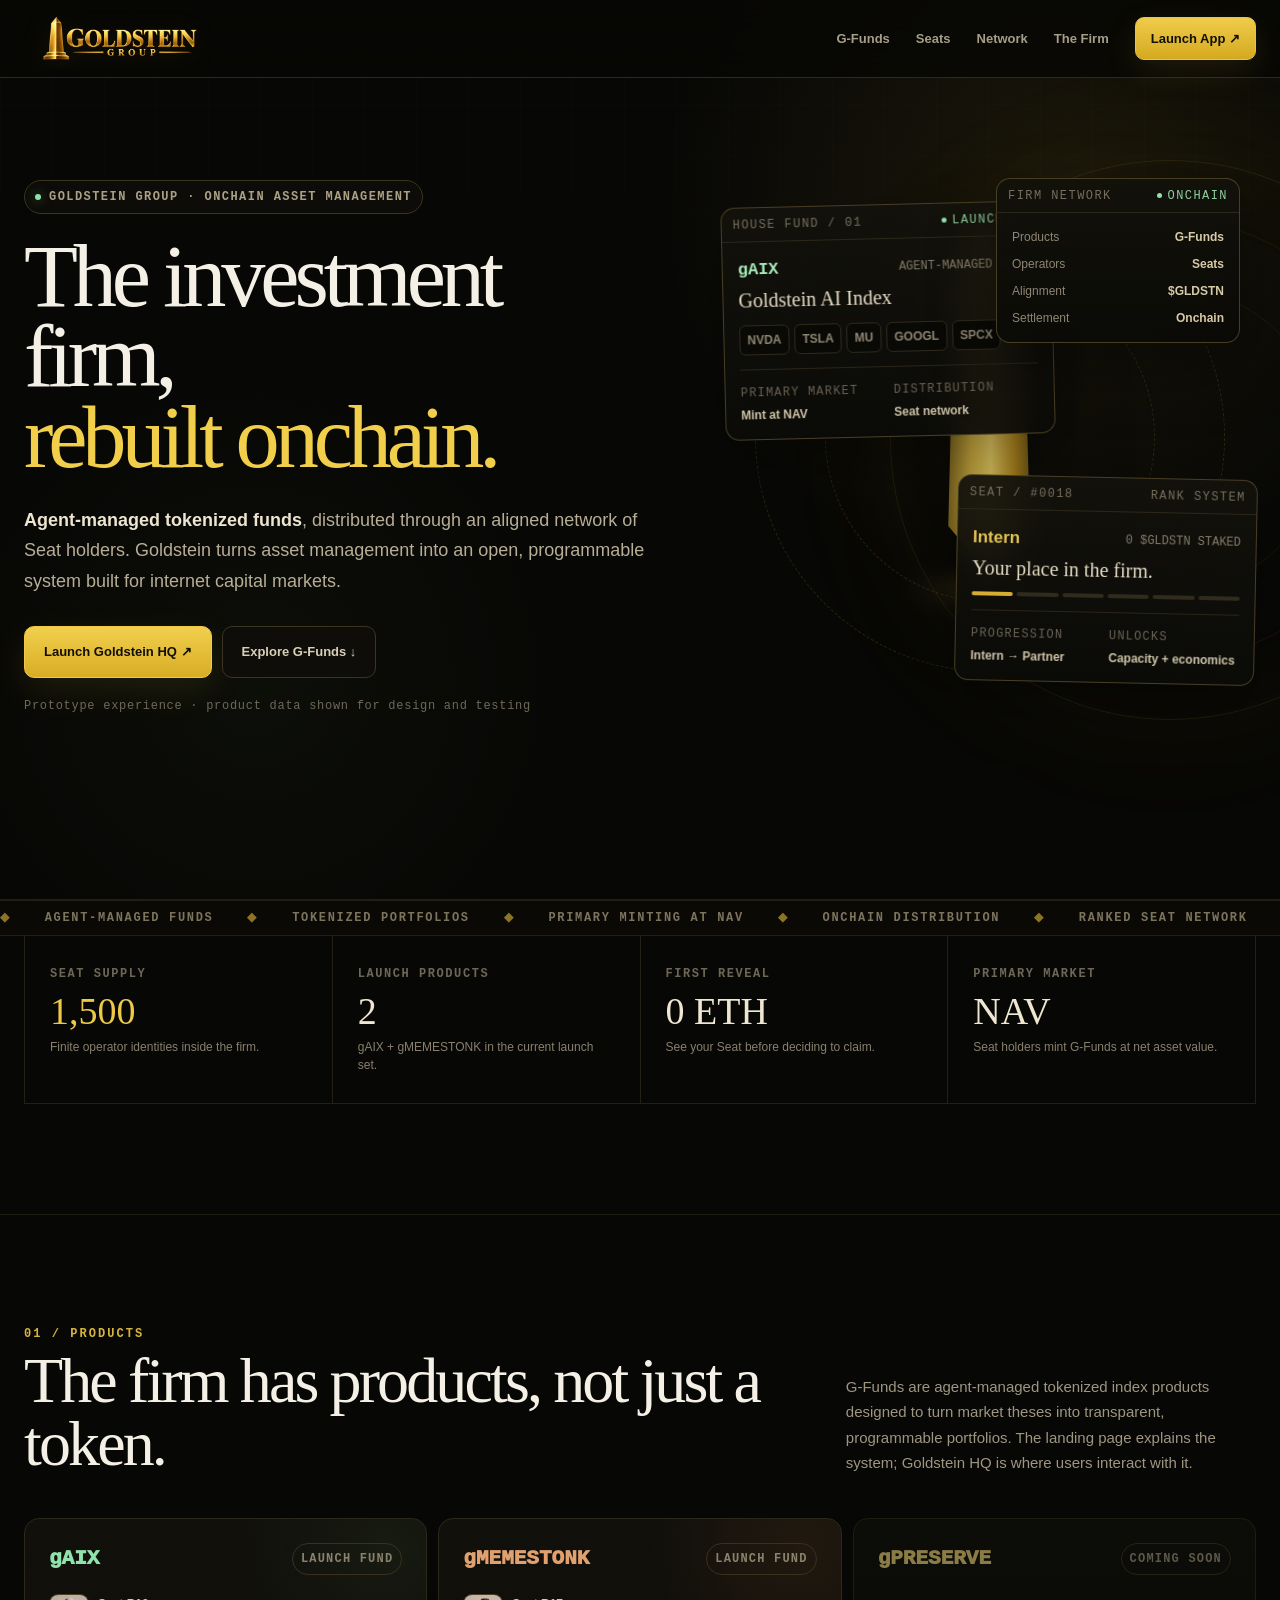
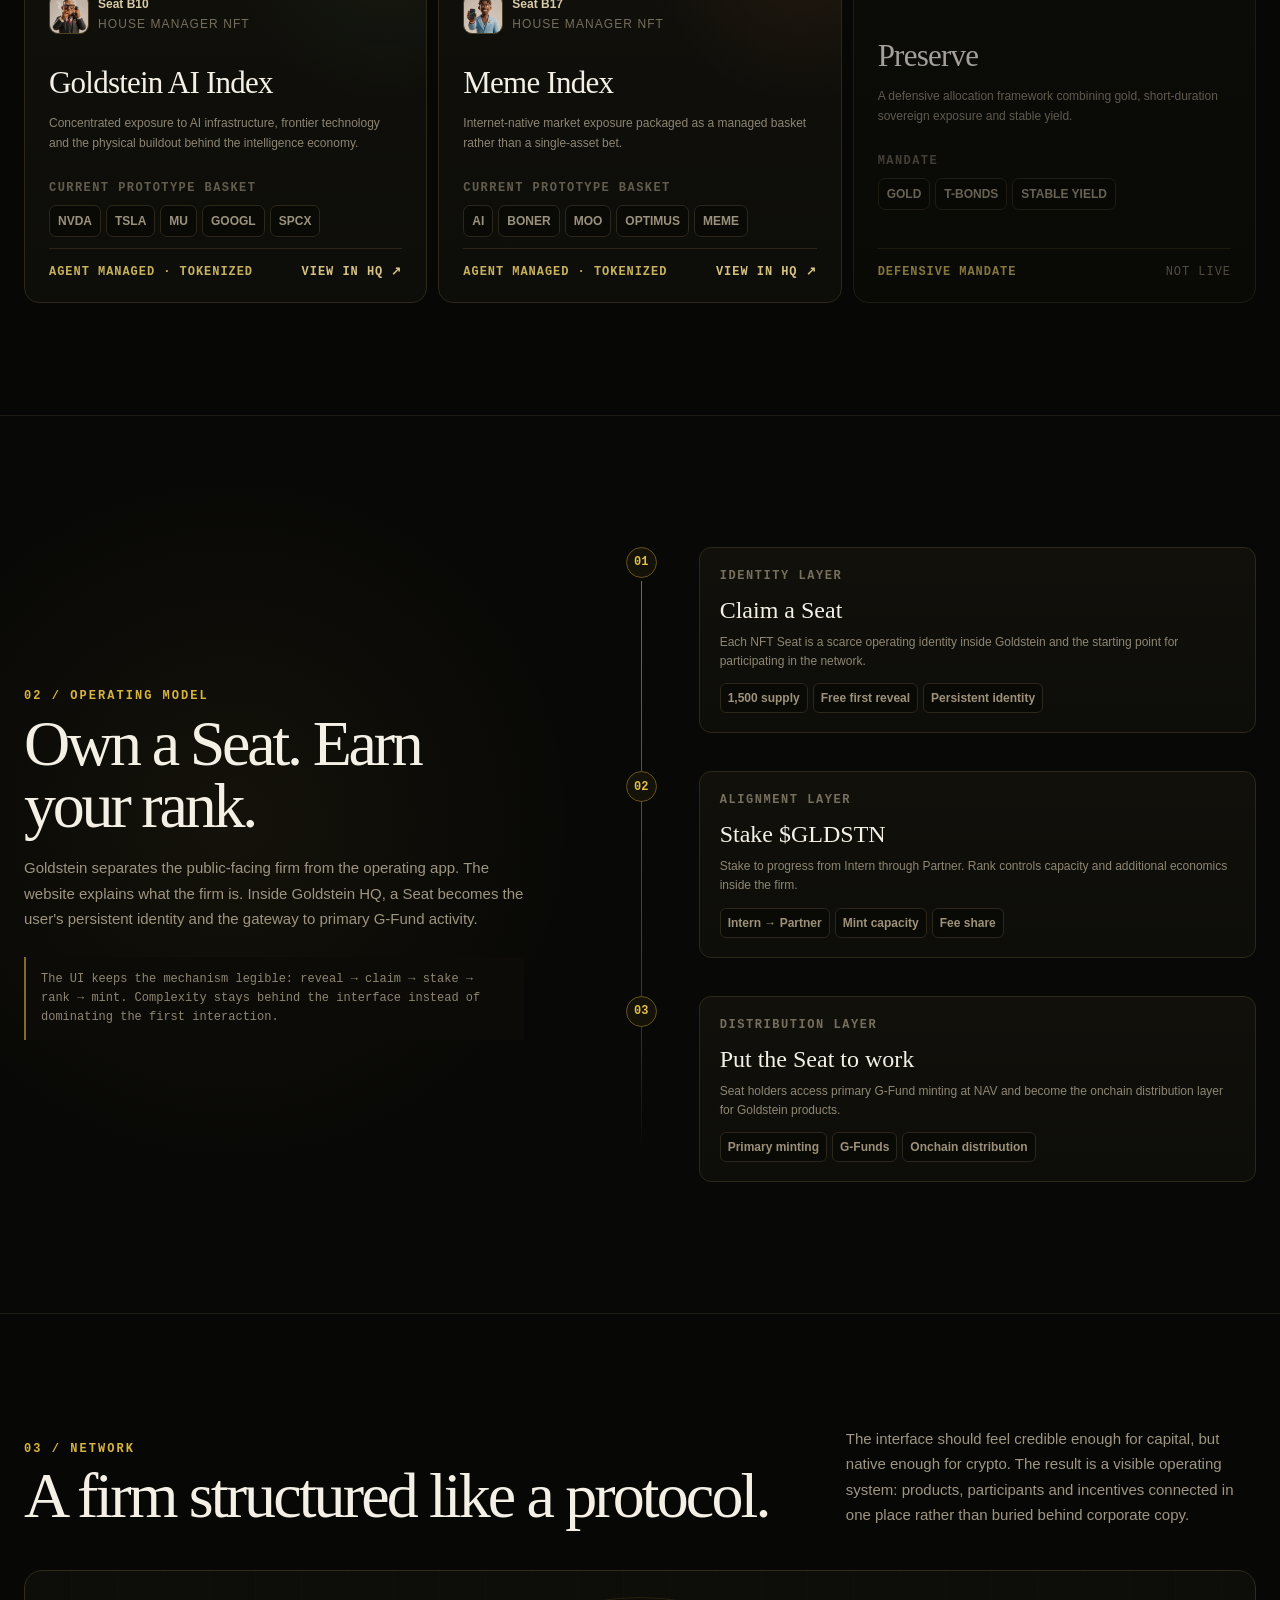
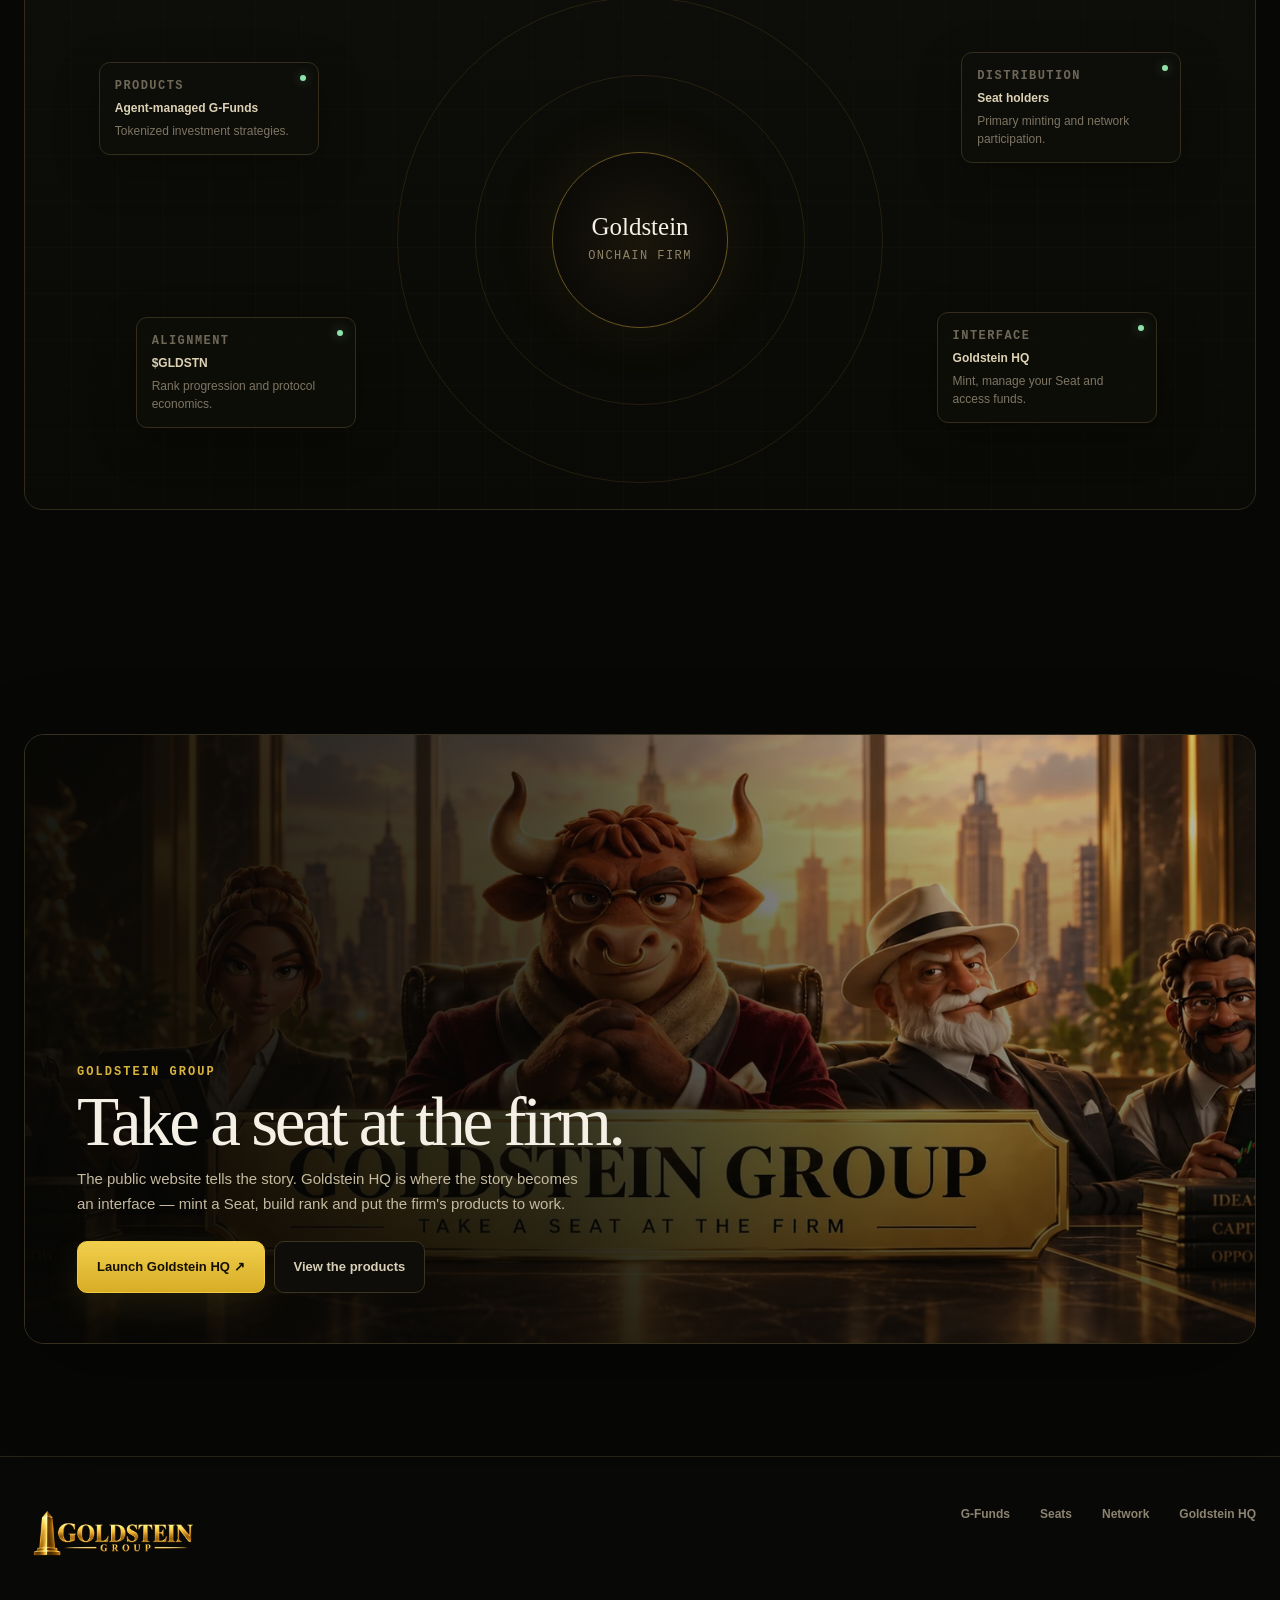
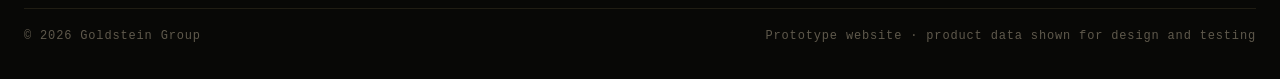
==== commit 1cc57e16: "Finish mock market data and raise site type floor" ====
--- a/index.html
+++ b/index.html
@@ -20,16 +20,16 @@
 <link rel="icon" href="/assets/goldstein-keystone.png" />
 <style>
 :root{--bg:#070705;--bg2:#0b0b08;--panel:#11100b;--panel2:#0c0c08;--line:#2b2719;--line2:#413820;--gold:#d8b43f;--gold2:#f2cf4b;--gold3:#8f731e;--text:#f4f0e6;--muted:#aaa18d;--soft:#77705f;--green:#8fe3aa;--max:1240px;--shadow:0 28px 90px rgba(0,0,0,.32)}
-*{box-sizing:border-box}html{scroll-behavior:smooth;background:var(--bg)}body{margin:0;background:var(--bg);color:var(--text);font-family:Inter,ui-sans-serif,-apple-system,BlinkMacSystemFont,"Segoe UI",sans-serif;line-height:1.5;overflow-x:hidden}button,a{font:inherit}a{color:inherit}h1,h2,h3{font-family:Georgia,"Times New Roman",serif;font-weight:500}.mono{font-family:ui-monospace,SFMono-Regular,Menlo,Monaco,Consolas,monospace}.wrap{width:min(var(--max),calc(100% - 48px));margin:0 auto}.eyebrow{color:var(--gold);font:850 11px/1.2 ui-monospace,SFMono-Regular,Menlo,monospace;letter-spacing:.17em;text-transform:uppercase}.muted{color:var(--muted)}
+*{box-sizing:border-box}html{scroll-behavior:smooth;background:var(--bg)}body{margin:0;background:var(--bg);color:var(--text);font-family:Inter,ui-sans-serif,-apple-system,BlinkMacSystemFont,"Segoe UI",sans-serif;line-height:1.5;overflow-x:hidden}button,a{font:inherit}a{color:inherit}h1,h2,h3{font-family:Georgia,"Times New Roman",serif;font-weight:500}.mono{font-family:ui-monospace,SFMono-Regular,Menlo,Monaco,Consolas,monospace}.wrap{width:min(var(--max),calc(100% - 48px));margin:0 auto}.eyebrow{color:var(--gold);font:850 12px/1.2 ui-monospace,SFMono-Regular,Menlo,monospace;letter-spacing:.17em;text-transform:uppercase}.muted{color:var(--muted)}
 .siteHeader{position:fixed;z-index:100;left:0;right:0;top:0;height:78px;border-bottom:1px solid rgba(65,56,32,.72);background:rgba(7,7,5,.78);backdrop-filter:blur(18px);transition:.2s}.siteHeader.scrolled{background:rgba(7,7,5,.94)}.headerInner{height:100%;display:flex;align-items:center;gap:30px}.logoLink{width:188px;height:58px;display:grid;place-items:center;text-decoration:none;overflow:hidden}.logoLink img{width:184px;height:auto;max-height:56px;object-fit:contain;filter:drop-shadow(0 5px 14px rgba(216,180,63,.1))}.desktopNav{margin-left:auto;display:flex;align-items:center;gap:26px}.desktopNav a{position:relative;text-decoration:none;color:#a79e89;font-size:13px;font-weight:700;transition:.15s}.desktopNav a:hover{color:#eee4cc}.desktopNav a:not(.launch):after{content:"";position:absolute;left:0;right:100%;bottom:-8px;height:1px;background:var(--gold);transition:.18s}.desktopNav a:not(.launch):hover:after{right:0}.launch{height:43px;display:inline-flex;align-items:center;justify-content:center;padding:0 15px;border:1px solid #e8c43f;border-radius:9px;background:linear-gradient(#f0cc4a,#d4a920);color:#130f02!important;font-weight:900!important;box-shadow:0 10px 32px rgba(216,180,63,.12)}.launch:hover{filter:brightness(1.035)}.menuBtn{display:none;margin-left:auto;width:42px;height:42px;border:1px solid #443a22;border-radius:9px;background:#11100b;color:#d8cba8;font-size:20px}.mobileMenu{display:none}
-.hero{position:relative;min-height:900px;padding:160px 0 90px;overflow:hidden;border-bottom:1px solid #211e14;background:radial-gradient(circle at 82% 22%,rgba(216,180,63,.095),transparent 31%),radial-gradient(circle at 20% 76%,rgba(70,89,45,.09),transparent 26%),var(--bg)}.hero:before{content:"";position:absolute;inset:0;pointer-events:none;opacity:.48;background-image:linear-gradient(rgba(255,255,255,.025) 1px,transparent 1px),linear-gradient(90deg,rgba(255,255,255,.025) 1px,transparent 1px);background-size:52px 52px;mask-image:linear-gradient(to bottom,black,transparent 86%)}.heroGlow{position:absolute;width:560px;height:560px;right:-170px;top:160px;border:1px solid rgba(216,180,63,.12);border-radius:50%;box-shadow:0 0 140px rgba(216,180,63,.055),inset 0 0 100px rgba(216,180,63,.035)}.heroGlow:before,.heroGlow:after{content:"";position:absolute;inset:58px;border:1px solid rgba(216,180,63,.08);border-radius:50%}.heroGlow:after{inset:126px}.heroGrid{position:relative;z-index:2;display:grid;grid-template-columns:minmax(0,1.08fr) minmax(420px,.92fr);gap:74px;align-items:center}.heroCopy{padding-top:20px}.statusPill{display:inline-flex;align-items:center;gap:8px;margin-bottom:22px;padding:7px 10px;border:1px solid #3b341e;border-radius:999px;background:#0d0c08;color:#aba186;font-size:11px;font-weight:800;letter-spacing:.12em;text-transform:uppercase}.statusPill i{width:6px;height:6px;border-radius:50%;background:var(--green);box-shadow:0 0 12px rgba(143,227,170,.52)}.hero h1{max-width:790px;margin:0;font-size:clamp(62px,6.9vw,104px);line-height:.91;letter-spacing:-.058em}.hero h1 em{display:block;color:var(--gold2);font-style:normal}.heroLead{max-width:690px;margin:28px 0 0;color:#b8ad96;font-size:18px;line-height:1.68}.heroLead strong{color:#eee5d0;font-weight:750}.heroActions{display:flex;gap:10px;flex-wrap:wrap;margin-top:30px}.primaryCta,.secondaryCta{height:52px;display:inline-flex;align-items:center;justify-content:center;padding:0 19px;border-radius:10px;text-decoration:none;font-size:13px;font-weight:900}.primaryCta{border:1px solid #f0ca45;background:linear-gradient(#f1cf4d,#d8ad25);color:#130f02;box-shadow:0 12px 35px rgba(216,180,63,.11)}.secondaryCta{border:1px solid #3b3421;background:#0e0d09;color:#d9cfb7}.heroFootnote{margin-top:19px;color:#6f6859;font-size:11px;letter-spacing:.06em}.terminal{position:relative;min-height:550px}.monolithMark{position:absolute;z-index:0;left:50%;top:46%;width:210px;height:430px;transform:translate(-50%,-50%);filter:drop-shadow(0 32px 55px rgba(0,0,0,.45));opacity:.9}.monolithMark:before{content:"";position:absolute;left:57px;top:8px;width:94px;height:365px;clip-path:polygon(50% 0,86% 16%,94% 87%,50% 100%,7% 87%,14% 16%);background:linear-gradient(90deg,#6d5516 0%,#d7b541 31%,#f2d768 52%,#b98c1e 77%,#5d4913 100%);box-shadow:inset 0 0 0 1px rgba(255,236,153,.2)}.monolithMark:after{content:"";position:absolute;left:15px;right:15px;bottom:20px;height:42px;border-radius:50%;background:radial-gradient(ellipse at center,rgba(216,180,63,.29),rgba(216,180,63,.05) 48%,transparent 70%);filter:blur(10px)}.terminalCard{position:absolute;z-index:2;border:1px solid rgba(74,64,37,.96);border-radius:14px;background:linear-gradient(180deg,rgba(18,17,11,.94),rgba(10,10,7,.94));box-shadow:0 24px 65px rgba(0,0,0,.34);backdrop-filter:blur(16px)}.terminalCard .bar{height:34px;display:flex;align-items:center;justify-content:space-between;padding:0 11px;border-bottom:1px solid #2b2719;color:#756e5d;font-size:11px;letter-spacing:.12em;text-transform:uppercase}.bar .live{display:flex;align-items:center;gap:6px;color:#8fcf9f}.bar .live i{width:5px;height:5px;border-radius:50%;background:var(--green)}.fundTerminal{left:0;top:42px;width:330px;transform:rotate(-1.4deg)}.seatTerminal{right:0;bottom:30px;width:300px;transform:rotate(1.2deg)}.networkTerminal{right:16px;top:16px;width:244px}.termBody{padding:15px}.termTicker{display:flex;align-items:center;justify-content:space-between;gap:12px}.termTicker strong{color:#a7e9b7;font-size:17px}.termTicker span{color:#837a68;font-size:11px}.termName{margin-top:6px;color:#e6dcc4;font:500 20px/1.1 Georgia,"Times New Roman",serif}.basket{display:flex;flex-wrap:wrap;gap:5px;margin-top:14px}.basket span{padding:5px 7px;border:1px solid #2e291c;border-radius:6px;background:#090905;color:#8f8774;font-size:11px;font-weight:800}.termLine{height:1px;margin:14px 0;background:#292418}.termMeta{display:grid;grid-template-columns:1fr 1fr;gap:8px}.termMeta small{display:block;color:#686153;font-size:11px;letter-spacing:.1em;text-transform:uppercase}.termMeta b{display:block;margin-top:4px;color:#cfc4a8;font-size:11px}.rankTrack{display:flex;gap:4px;margin-top:13px}.rankTrack i{height:4px;flex:1;border-radius:999px;background:#302b1c}.rankTrack i:first-child{background:#d5ae32}.networkRows{display:grid;gap:9px}.networkRow{display:flex;justify-content:space-between;gap:10px;color:#8e8673;font-size:11px}.networkRow b{color:#d7caa7}.orbital{position:absolute;z-index:1;border:1px dashed rgba(216,180,63,.16);border-radius:50%;animation:spin 30s linear infinite}.orbital.one{width:470px;height:470px;left:50%;top:50%;transform:translate(-50%,-50%)}.orbital.two{width:330px;height:330px;left:50%;top:50%;transform:translate(-50%,-50%);animation-direction:reverse;animation-duration:22s}@keyframes spin{to{rotate:360deg}}
-.signalStrip{position:relative;z-index:3;overflow:hidden;border-top:1px solid #241f14;border-bottom:1px solid #241f14;background:#0a0906}.signalTrack{width:max-content;display:flex;gap:34px;padding:11px 0;color:#7d745e;font:800 11px/1 ui-monospace,SFMono-Regular,Menlo,monospace;letter-spacing:.14em;text-transform:uppercase;animation:marquee 32s linear infinite}.signalTrack span:before{content:"◆";margin-right:34px;color:#8d7425}@keyframes marquee{to{transform:translateX(-50%)}}
-.stats{padding:0 0 110px;background:var(--bg)}.statGrid{display:grid;grid-template-columns:repeat(4,1fr);border-left:1px solid #242014}.stat{min-height:150px;padding:29px 25px;border-right:1px solid #242014;border-bottom:1px solid #242014}.stat small{display:block;color:#6e6757;font-size:11px;font-weight:850;letter-spacing:.13em;text-transform:uppercase}.stat strong{display:block;margin-top:9px;color:#eee6d1;font:500 38px/1 Georgia,"Times New Roman",serif}.stat span{display:block;margin-top:8px;color:#88806e;font-size:11px}.stat strong.gold{color:#edc94a}
-.section{padding:112px 0;border-top:1px solid #1e1b12}.sectionTop{display:grid;grid-template-columns:minmax(0,.78fr) minmax(340px,.42fr);gap:60px;align-items:end;margin-bottom:42px}.sectionTop h2{max-width:780px;margin:9px 0 0;font-size:clamp(44px,5vw,72px);line-height:.98;letter-spacing:-.045em}.sectionTop p{margin:0;color:#9f9682;font-size:15px;line-height:1.7}.productGrid{display:grid;grid-template-columns:1fr 1fr 1fr;gap:11px}.product{position:relative;min-height:385px;overflow:hidden;padding:24px;border:1px solid #2c281a;border-radius:15px;background:radial-gradient(circle at 90% 8%,rgba(87,135,85,.09),transparent 30%),linear-gradient(180deg,#11100b,#0d0d09);transition:.2s}.product:hover{transform:translateY(-3px);border-color:#4a4026}.product.meme{background:radial-gradient(circle at 90% 8%,rgba(173,98,49,.11),transparent 30%),linear-gradient(180deg,#11100b,#0d0d09)}.product.soon{opacity:.66;background:linear-gradient(180deg,#0f0f0a,#0b0b08)}.productHead{display:flex;align-items:flex-start;justify-content:space-between;gap:14px}.productTicker{font-size:21px;font-weight:950;color:#8fe3aa}.meme .productTicker{color:#e0a16e}.productState{padding:6px 8px;border:1px solid #383120;border-radius:999px;color:#8b826e;font-size:11px;font-weight:850;letter-spacing:.1em;text-transform:uppercase}.product h3{margin:58px 0 8px;font-size:31px;letter-spacing:-.025em}.product p{margin:0;color:#8d8573;font-size:12px;line-height:1.65}.holdingsLabel{margin-top:25px;color:#625c4e;font-size:11px;font-weight:850;letter-spacing:.12em;text-transform:uppercase}.productHoldings{display:flex;flex-wrap:wrap;gap:5px;margin-top:8px}.productHoldings span{padding:6px 8px;border:1px solid #2b271b;border-radius:7px;background:#090905;color:#9b927d;font-size:11px;font-weight:800}.productFoot{position:absolute;left:24px;right:24px;bottom:21px;padding-top:14px;border-top:1px solid #292418;display:flex;justify-content:space-between;gap:12px;align-items:center;color:#77705f;font-size:11px;text-transform:uppercase;letter-spacing:.08em}.productFoot b{color:#c8b25d}.productLink{color:#d6c282;text-decoration:none;font-weight:850}
-.model{background:radial-gradient(circle at 18% 45%,rgba(216,180,63,.055),transparent 30%),#080806}.modelGrid{display:grid;grid-template-columns:minmax(0,.86fr) minmax(460px,1.14fr);gap:70px;align-items:center}.modelCopy h2{margin:10px 0 18px;font-size:clamp(48px,5vw,76px);line-height:.97;letter-spacing:-.05em}.modelCopy p{max-width:540px;margin:0;color:#9e9580;font-size:15px;line-height:1.7}.modelNote{margin-top:25px;padding:13px 15px;border-left:2px solid #846b20;background:#0c0b07;color:#8e8673;font-size:11px;line-height:1.6}.stack{position:relative;padding-left:32px}.stack:before{content:"";position:absolute;left:47px;top:53px;bottom:53px;width:1px;background:linear-gradient(#836b22,#3b321d 80%,transparent)}.layer{position:relative;display:grid;grid-template-columns:55px 1fr;gap:18px;padding:19px 0}.layerNo{position:relative;z-index:2;width:31px;height:31px;margin-left:0;border:1px solid #66531b;border-radius:50%;display:grid;place-items:center;background:#151208;color:#e0be48;font-size:11px;font-weight:900}.layerCard{padding:19px 20px;border:1px solid #2c281a;border-radius:12px;background:linear-gradient(180deg,#11100b,#0d0d09)}.layerCard small{display:block;color:#776f5e;font-size:11px;font-weight:850;letter-spacing:.13em;text-transform:uppercase}.layerCard h3{margin:7px 0 5px;font-size:24px}.layerCard p{margin:0;color:#8e8673;font-size:11px;line-height:1.6}.layerTags{display:flex;flex-wrap:wrap;gap:5px;margin-top:12px}.layerTags span{padding:5px 7px;border:1px solid #2b271a;border-radius:6px;background:#090905;color:#9d9279;font-size:11px;font-weight:800}
-.networkSection{overflow:hidden}.networkPanel{position:relative;min-height:540px;border:1px solid #302b1b;border-radius:18px;background:linear-gradient(180deg,#0d0d09,#090905);overflow:hidden}.networkPanel:before{content:"";position:absolute;inset:0;opacity:.56;background-image:linear-gradient(rgba(255,255,255,.026) 1px,transparent 1px),linear-gradient(90deg,rgba(255,255,255,.026) 1px,transparent 1px);background-size:46px 46px}.networkCenter{position:absolute;left:50%;top:50%;width:176px;height:176px;transform:translate(-50%,-50%);border:1px solid #6a5520;border-radius:50%;display:grid;place-items:center;text-align:center;background:radial-gradient(circle,#1a160b,#0c0b07 68%);box-shadow:0 0 70px rgba(216,180,63,.08)}.networkCenter:before,.networkCenter:after{content:"";position:absolute;border:1px solid rgba(216,180,63,.12);border-radius:50%}.networkCenter:before{inset:-78px}.networkCenter:after{inset:-156px}.networkCenter b{font:500 25px/1 Georgia,"Times New Roman",serif}.networkCenter span{display:block;margin-top:5px;color:#8e8268;font-size:11px;letter-spacing:.12em;text-transform:uppercase}.node{position:absolute;width:220px;padding:14px 15px;border:1px solid #332d1c;border-radius:11px;background:rgba(13,13,9,.93);box-shadow:0 15px 45px rgba(0,0,0,.28)}.node small{display:block;color:#6f6859;font-size:11px;font-weight:850;letter-spacing:.12em;text-transform:uppercase}.node b{display:block;margin-top:4px;color:#ddd2b5;font-size:12px}.node span{display:block;margin-top:5px;color:#7e7563;font-size:11px}.node.one{left:6%;top:17%}.node.two{right:6%;top:15%}.node.three{left:9%;bottom:15%}.node.four{right:8%;bottom:16%}.node .pulse{position:absolute;right:12px;top:12px;width:6px;height:6px;border-radius:50%;background:var(--green);box-shadow:0 0 12px rgba(143,227,170,.48)}
+.hero{position:relative;min-height:900px;padding:160px 0 90px;overflow:hidden;border-bottom:1px solid #211e14;background:radial-gradient(circle at 82% 22%,rgba(216,180,63,.095),transparent 31%),radial-gradient(circle at 20% 76%,rgba(70,89,45,.09),transparent 26%),var(--bg)}.hero:before{content:"";position:absolute;inset:0;pointer-events:none;opacity:.48;background-image:linear-gradient(rgba(255,255,255,.025) 1px,transparent 1px),linear-gradient(90deg,rgba(255,255,255,.025) 1px,transparent 1px);background-size:52px 52px;mask-image:linear-gradient(to bottom,black,transparent 86%)}.heroGlow{position:absolute;width:560px;height:560px;right:-170px;top:160px;border:1px solid rgba(216,180,63,.12);border-radius:50%;box-shadow:0 0 140px rgba(216,180,63,.055),inset 0 0 100px rgba(216,180,63,.035)}.heroGlow:before,.heroGlow:after{content:"";position:absolute;inset:58px;border:1px solid rgba(216,180,63,.08);border-radius:50%}.heroGlow:after{inset:126px}.heroGrid{position:relative;z-index:2;display:grid;grid-template-columns:minmax(0,1.08fr) minmax(420px,.92fr);gap:74px;align-items:center}.heroCopy{padding-top:20px}.statusPill{display:inline-flex;align-items:center;gap:8px;margin-bottom:22px;padding:7px 10px;border:1px solid #3b341e;border-radius:999px;background:#0d0c08;color:#aba186;font-size:12px;font-weight:800;letter-spacing:.12em;text-transform:uppercase}.statusPill i{width:6px;height:6px;border-radius:50%;background:var(--green);box-shadow:0 0 12px rgba(143,227,170,.52)}.hero h1{max-width:790px;margin:0;font-size:clamp(62px,6.9vw,104px);line-height:.91;letter-spacing:-.058em}.hero h1 em{display:block;color:var(--gold2);font-style:normal}.heroLead{max-width:690px;margin:28px 0 0;color:#b8ad96;font-size:18px;line-height:1.68}.heroLead strong{color:#eee5d0;font-weight:750}.heroActions{display:flex;gap:10px;flex-wrap:wrap;margin-top:30px}.primaryCta,.secondaryCta{height:52px;display:inline-flex;align-items:center;justify-content:center;padding:0 19px;border-radius:10px;text-decoration:none;font-size:13px;font-weight:900}.primaryCta{border:1px solid #f0ca45;background:linear-gradient(#f1cf4d,#d8ad25);color:#130f02;box-shadow:0 12px 35px rgba(216,180,63,.11)}.secondaryCta{border:1px solid #3b3421;background:#0e0d09;color:#d9cfb7}.heroFootnote{margin-top:19px;color:#6f6859;font-size:12px;letter-spacing:.06em}.terminal{position:relative;min-height:550px}.monolithMark{position:absolute;z-index:0;left:50%;top:46%;width:210px;height:430px;transform:translate(-50%,-50%);filter:drop-shadow(0 32px 55px rgba(0,0,0,.45));opacity:.9}.monolithMark:before{content:"";position:absolute;left:57px;top:8px;width:94px;height:365px;clip-path:polygon(50% 0,86% 16%,94% 87%,50% 100%,7% 87%,14% 16%);background:linear-gradient(90deg,#6d5516 0%,#d7b541 31%,#f2d768 52%,#b98c1e 77%,#5d4913 100%);box-shadow:inset 0 0 0 1px rgba(255,236,153,.2)}.monolithMark:after{content:"";position:absolute;left:15px;right:15px;bottom:20px;height:42px;border-radius:50%;background:radial-gradient(ellipse at center,rgba(216,180,63,.29),rgba(216,180,63,.05) 48%,transparent 70%);filter:blur(10px)}.terminalCard{position:absolute;z-index:2;border:1px solid rgba(74,64,37,.96);border-radius:14px;background:linear-gradient(180deg,rgba(18,17,11,.94),rgba(10,10,7,.94));box-shadow:0 24px 65px rgba(0,0,0,.34);backdrop-filter:blur(16px)}.terminalCard .bar{height:34px;display:flex;align-items:center;justify-content:space-between;padding:0 11px;border-bottom:1px solid #2b2719;color:#756e5d;font-size:12px;letter-spacing:.12em;text-transform:uppercase}.bar .live{display:flex;align-items:center;gap:6px;color:#8fcf9f}.bar .live i{width:5px;height:5px;border-radius:50%;background:var(--green)}.fundTerminal{left:0;top:42px;width:330px;transform:rotate(-1.4deg)}.seatTerminal{right:0;bottom:30px;width:300px;transform:rotate(1.2deg)}.networkTerminal{right:16px;top:16px;width:244px}.termBody{padding:15px}.termTicker{display:flex;align-items:center;justify-content:space-between;gap:12px}.termTicker strong{color:#a7e9b7;font-size:17px}.termTicker span{color:#837a68;font-size:12px}.termName{margin-top:6px;color:#e6dcc4;font:500 20px/1.1 Georgia,"Times New Roman",serif}.basket{display:flex;flex-wrap:wrap;gap:5px;margin-top:14px}.basket span{padding:5px 7px;border:1px solid #2e291c;border-radius:6px;background:#090905;color:#8f8774;font-size:12px;font-weight:800}.termLine{height:1px;margin:14px 0;background:#292418}.termMeta{display:grid;grid-template-columns:1fr 1fr;gap:8px}.termMeta small{display:block;color:#686153;font-size:12px;letter-spacing:.1em;text-transform:uppercase}.termMeta b{display:block;margin-top:4px;color:#cfc4a8;font-size:12px}.rankTrack{display:flex;gap:4px;margin-top:13px}.rankTrack i{height:4px;flex:1;border-radius:999px;background:#302b1c}.rankTrack i:first-child{background:#d5ae32}.networkRows{display:grid;gap:9px}.networkRow{display:flex;justify-content:space-between;gap:10px;color:#8e8673;font-size:12px}.networkRow b{color:#d7caa7}.orbital{position:absolute;z-index:1;border:1px dashed rgba(216,180,63,.16);border-radius:50%;animation:spin 30s linear infinite}.orbital.one{width:470px;height:470px;left:50%;top:50%;transform:translate(-50%,-50%)}.orbital.two{width:330px;height:330px;left:50%;top:50%;transform:translate(-50%,-50%);animation-direction:reverse;animation-duration:22s}@keyframes spin{to{rotate:360deg}}
+.signalStrip{position:relative;z-index:3;overflow:hidden;border-top:1px solid #241f14;border-bottom:1px solid #241f14;background:#0a0906}.signalTrack{width:max-content;display:flex;gap:34px;padding:11px 0;color:#7d745e;font:800 12px/1 ui-monospace,SFMono-Regular,Menlo,monospace;letter-spacing:.14em;text-transform:uppercase;animation:marquee 32s linear infinite}.signalTrack span:before{content:"◆";margin-right:34px;color:#8d7425}@keyframes marquee{to{transform:translateX(-50%)}}
+.stats{padding:0 0 110px;background:var(--bg)}.statGrid{display:grid;grid-template-columns:repeat(4,1fr);border-left:1px solid #242014}.stat{min-height:150px;padding:29px 25px;border-right:1px solid #242014;border-bottom:1px solid #242014}.stat small{display:block;color:#6e6757;font-size:12px;font-weight:850;letter-spacing:.13em;text-transform:uppercase}.stat strong{display:block;margin-top:9px;color:#eee6d1;font:500 38px/1 Georgia,"Times New Roman",serif}.stat span{display:block;margin-top:8px;color:#88806e;font-size:12px}.stat strong.gold{color:#edc94a}
+.section{padding:112px 0;border-top:1px solid #1e1b12}.sectionTop{display:grid;grid-template-columns:minmax(0,.78fr) minmax(340px,.42fr);gap:60px;align-items:end;margin-bottom:42px}.sectionTop h2{max-width:780px;margin:9px 0 0;font-size:clamp(44px,5vw,72px);line-height:.98;letter-spacing:-.045em}.sectionTop p{margin:0;color:#9f9682;font-size:15px;line-height:1.7}.productGrid{display:grid;grid-template-columns:1fr 1fr 1fr;gap:11px}.product{position:relative;min-height:385px;overflow:hidden;padding:24px;border:1px solid #2c281a;border-radius:15px;background:radial-gradient(circle at 90% 8%,rgba(87,135,85,.09),transparent 30%),linear-gradient(180deg,#11100b,#0d0d09);transition:.2s}.product:hover{transform:translateY(-3px);border-color:#4a4026}.product.meme{background:radial-gradient(circle at 90% 8%,rgba(173,98,49,.11),transparent 30%),linear-gradient(180deg,#11100b,#0d0d09)}.product.soon{opacity:.66;background:linear-gradient(180deg,#0f0f0a,#0b0b08)}.productHead{display:flex;align-items:flex-start;justify-content:space-between;gap:14px}.productTicker{font-size:21px;font-weight:950;color:#8fe3aa}.meme .productTicker{color:#e0a16e}.productState{padding:6px 8px;border:1px solid #383120;border-radius:999px;color:#8b826e;font-size:12px;font-weight:850;letter-spacing:.1em;text-transform:uppercase}.product h3{margin:58px 0 8px;font-size:31px;letter-spacing:-.025em}.product p{margin:0;color:#8d8573;font-size:12px;line-height:1.65}.holdingsLabel{margin-top:25px;color:#625c4e;font-size:12px;font-weight:850;letter-spacing:.12em;text-transform:uppercase}.productHoldings{display:flex;flex-wrap:wrap;gap:5px;margin-top:8px}.productHoldings span{padding:6px 8px;border:1px solid #2b271b;border-radius:7px;background:#090905;color:#9b927d;font-size:12px;font-weight:800}.productFoot{position:absolute;left:24px;right:24px;bottom:21px;padding-top:14px;border-top:1px solid #292418;display:flex;justify-content:space-between;gap:12px;align-items:center;color:#77705f;font-size:12px;text-transform:uppercase;letter-spacing:.08em}.productFoot b{color:#c8b25d}.productLink{color:#d6c282;text-decoration:none;font-weight:850}
+.model{background:radial-gradient(circle at 18% 45%,rgba(216,180,63,.055),transparent 30%),#080806}.modelGrid{display:grid;grid-template-columns:minmax(0,.86fr) minmax(460px,1.14fr);gap:70px;align-items:center}.modelCopy h2{margin:10px 0 18px;font-size:clamp(48px,5vw,76px);line-height:.97;letter-spacing:-.05em}.modelCopy p{max-width:540px;margin:0;color:#9e9580;font-size:15px;line-height:1.7}.modelNote{margin-top:25px;padding:13px 15px;border-left:2px solid #846b20;background:#0c0b07;color:#8e8673;font-size:12px;line-height:1.6}.stack{position:relative;padding-left:32px}.stack:before{content:"";position:absolute;left:47px;top:53px;bottom:53px;width:1px;background:linear-gradient(#836b22,#3b321d 80%,transparent)}.layer{position:relative;display:grid;grid-template-columns:55px 1fr;gap:18px;padding:19px 0}.layerNo{position:relative;z-index:2;width:31px;height:31px;margin-left:0;border:1px solid #66531b;border-radius:50%;display:grid;place-items:center;background:#151208;color:#e0be48;font-size:12px;font-weight:900}.layerCard{padding:19px 20px;border:1px solid #2c281a;border-radius:12px;background:linear-gradient(180deg,#11100b,#0d0d09)}.layerCard small{display:block;color:#776f5e;font-size:12px;font-weight:850;letter-spacing:.13em;text-transform:uppercase}.layerCard h3{margin:7px 0 5px;font-size:24px}.layerCard p{margin:0;color:#8e8673;font-size:12px;line-height:1.6}.layerTags{display:flex;flex-wrap:wrap;gap:5px;margin-top:12px}.layerTags span{padding:5px 7px;border:1px solid #2b271a;border-radius:6px;background:#090905;color:#9d9279;font-size:12px;font-weight:800}
+.networkSection{overflow:hidden}.networkPanel{position:relative;min-height:540px;border:1px solid #302b1b;border-radius:18px;background:linear-gradient(180deg,#0d0d09,#090905);overflow:hidden}.networkPanel:before{content:"";position:absolute;inset:0;opacity:.56;background-image:linear-gradient(rgba(255,255,255,.026) 1px,transparent 1px),linear-gradient(90deg,rgba(255,255,255,.026) 1px,transparent 1px);background-size:46px 46px}.networkCenter{position:absolute;left:50%;top:50%;width:176px;height:176px;transform:translate(-50%,-50%);border:1px solid #6a5520;border-radius:50%;display:grid;place-items:center;text-align:center;background:radial-gradient(circle,#1a160b,#0c0b07 68%);box-shadow:0 0 70px rgba(216,180,63,.08)}.networkCenter:before,.networkCenter:after{content:"";position:absolute;border:1px solid rgba(216,180,63,.12);border-radius:50%}.networkCenter:before{inset:-78px}.networkCenter:after{inset:-156px}.networkCenter b{font:500 25px/1 Georgia,"Times New Roman",serif}.networkCenter span{display:block;margin-top:5px;color:#8e8268;font-size:12px;letter-spacing:.12em;text-transform:uppercase}.node{position:absolute;width:220px;padding:14px 15px;border:1px solid #332d1c;border-radius:11px;background:rgba(13,13,9,.93);box-shadow:0 15px 45px rgba(0,0,0,.28)}.node small{display:block;color:#6f6859;font-size:12px;font-weight:850;letter-spacing:.12em;text-transform:uppercase}.node b{display:block;margin-top:4px;color:#ddd2b5;font-size:12px}.node span{display:block;margin-top:5px;color:#7e7563;font-size:12px}.node.one{left:6%;top:17%}.node.two{right:6%;top:15%}.node.three{left:9%;bottom:15%}.node.four{right:8%;bottom:16%}.node .pulse{position:absolute;right:12px;top:12px;width:6px;height:6px;border-radius:50%;background:var(--green);box-shadow:0 0 12px rgba(143,227,170,.48)}
 .culture{padding:112px 0}.cultureFrame{position:relative;min-height:610px;overflow:hidden;border:1px solid #352f1e;border-radius:20px;background:#090906 url('/assets/goldstein-hero.webp') center/cover no-repeat;box-shadow:var(--shadow)}.cultureFrame:before{content:"";position:absolute;inset:0;background:linear-gradient(90deg,rgba(6,6,4,.92) 0%,rgba(6,6,4,.68) 43%,rgba(6,6,4,.16) 76%),linear-gradient(180deg,rgba(6,6,4,.05),rgba(6,6,4,.67))}.cultureCopy{position:absolute;z-index:2;left:52px;bottom:50px;max-width:610px}.cultureCopy h2{margin:11px 0 12px;font-size:clamp(48px,5.4vw,78px);line-height:.94;letter-spacing:-.05em}.cultureCopy p{max-width:520px;margin:0;color:#c4b99f;font-size:15px;line-height:1.65}.cultureActions{display:flex;gap:9px;flex-wrap:wrap;margin-top:24px}
-.footer{padding:48px 0 34px;border-top:1px solid #282317;background:#080806}.footerTop{display:flex;justify-content:space-between;gap:34px;align-items:flex-start}.footerLogo{width:175px}.footerLogo img{width:100%;height:auto}.footerLinks{display:flex;gap:30px;flex-wrap:wrap}.footerLinks a{color:#8c8370;text-decoration:none;font-size:11px;font-weight:750}.footerLinks a:hover{color:#e0d5bb}.footerBottom{display:flex;justify-content:space-between;gap:20px;margin-top:38px;padding-top:18px;border-top:1px solid #201d13;color:#5f594c;font-size:11px;letter-spacing:.07em}.revealOnScroll{opacity:0;transform:translateY(18px);transition:opacity .7s ease,transform .7s ease}.revealOnScroll.visible{opacity:1;transform:none}
+.footer{padding:48px 0 34px;border-top:1px solid #282317;background:#080806}.footerTop{display:flex;justify-content:space-between;gap:34px;align-items:flex-start}.footerLogo{width:175px}.footerLogo img{width:100%;height:auto}.footerLinks{display:flex;gap:30px;flex-wrap:wrap}.footerLinks a{color:#8c8370;text-decoration:none;font-size:12px;font-weight:750}.footerLinks a:hover{color:#e0d5bb}.footerBottom{display:flex;justify-content:space-between;gap:20px;margin-top:38px;padding-top:18px;border-top:1px solid #201d13;color:#5f594c;font-size:12px;letter-spacing:.07em}.revealOnScroll{opacity:0;transform:translateY(18px);transition:opacity .7s ease,transform .7s ease}.revealOnScroll.visible{opacity:1;transform:none}
 @media(max-width:1050px){.hero{min-height:auto}.heroGrid{grid-template-columns:1fr;gap:45px}.heroCopy{max-width:820px}.terminal{min-height:540px;max-width:720px;width:100%;margin:0 auto}.productGrid{grid-template-columns:1fr 1fr}.product.soon{grid-column:1/-1;min-height:290px}.modelGrid{grid-template-columns:1fr;gap:38px}.stack{padding-left:0}.sectionTop{grid-template-columns:1fr;gap:20px}.networkPanel{min-height:650px}.node.one{left:4%;top:8%}.node.two{right:4%;top:8%}.node.three{left:4%;bottom:8%}.node.four{right:4%;bottom:8%}}
 @media(max-width:760px){.wrap{width:calc(100% - 28px)}.siteHeader{height:68px}.logoLink{width:150px;height:50px;justify-items:start}.logoLink img{width:148px;max-height:48px}.desktopNav{display:none}.menuBtn{display:block}.mobileMenu{position:fixed;z-index:99;left:12px;right:12px;top:76px;padding:10px;border:1px solid #3b3320;border-radius:12px;background:rgba(12,12,8,.98);box-shadow:0 20px 60px rgba(0,0,0,.42)}.mobileMenu.show{display:grid;gap:5px}.mobileMenu a{padding:12px;border-radius:8px;text-decoration:none;color:#c9bea5;font-size:13px;font-weight:800}.mobileMenu a:last-child{background:#d8ad25;color:#130f02}.hero{padding:120px 0 66px}.hero h1{font-size:clamp(54px,16vw,82px)}.heroLead{font-size:16px}.heroGrid{gap:32px}.terminal{min-height:520px}.fundTerminal{width:285px;left:0}.seatTerminal{width:260px;right:0}.networkTerminal{width:215px;right:5px}.monolithMark{opacity:.68}.statGrid{grid-template-columns:1fr 1fr}.stat{min-height:128px}.section{padding:82px 0}.productGrid{grid-template-columns:1fr}.product.soon{grid-column:auto}.product{min-height:350px}.networkPanel{min-height:720px}.networkCenter{top:50%}.node{width:190px}.node.one{left:4%;top:6%}.node.two{right:4%;top:26%}.node.three{left:4%;bottom:27%}.node.four{right:4%;bottom:6%}.culture{padding:82px 0}.cultureFrame{min-height:650px;background-position:62% center}.cultureCopy{left:24px;right:24px;bottom:27px}.footerTop,.footerBottom{display:grid}.footerLinks{gap:18px}}
 @media(max-width:520px){.heroActions{display:grid}.primaryCta,.secondaryCta{width:100%}.terminal{min-height:600px}.fundTerminal{left:0;top:30px;width:88%;transform:none}.networkTerminal{right:0;top:250px;width:72%;transform:none}.seatTerminal{left:5%;right:auto;bottom:20px;width:82%;transform:none}.orbital,.monolithMark{display:none}.statGrid{grid-template-columns:1fr 1fr}.stat{padding:22px 18px}.stat strong{font-size:31px}.sectionTop h2,.modelCopy h2{font-size:45px}.networkPanel{min-height:820px}.networkCenter{width:145px;height:145px}.networkCenter:before{inset:-58px}.networkCenter:after{inset:-116px}.node{width:172px;padding:12px}.node.one{left:3%;top:5%}.node.two{right:3%;top:25%}.node.three{left:3%;bottom:25%}.node.four{right:3%;bottom:5%}.cultureCopy h2{font-size:48px}.cultureActions{display:grid}.cultureActions a{width:100%}.footerLinks{display:grid;grid-template-columns:1fr 1fr}}
@@ -42,7 +42,7 @@
 /* House manager identity on G-Fund cards */
 .productManager{display:flex;align-items:center;gap:9px;margin-top:19px;color:#756e5d}
 .productManager img{width:40px;height:40px;border:1px solid #4a4026;border-radius:9px;object-fit:cover;background:#0a0a07}
-.productManager b{display:block;color:#d8cba8;font-size:11px}.productManager small{display:block;margin-top:2px;font-size:11px;letter-spacing:.09em;text-transform:uppercase}
+.productManager b{display:block;color:#d8cba8;font-size:12px}.productManager small{display:block;margin-top:2px;font-size:12px;letter-spacing:.09em;text-transform:uppercase}
 .product .productManager+h3{margin-top:26px}
 
 
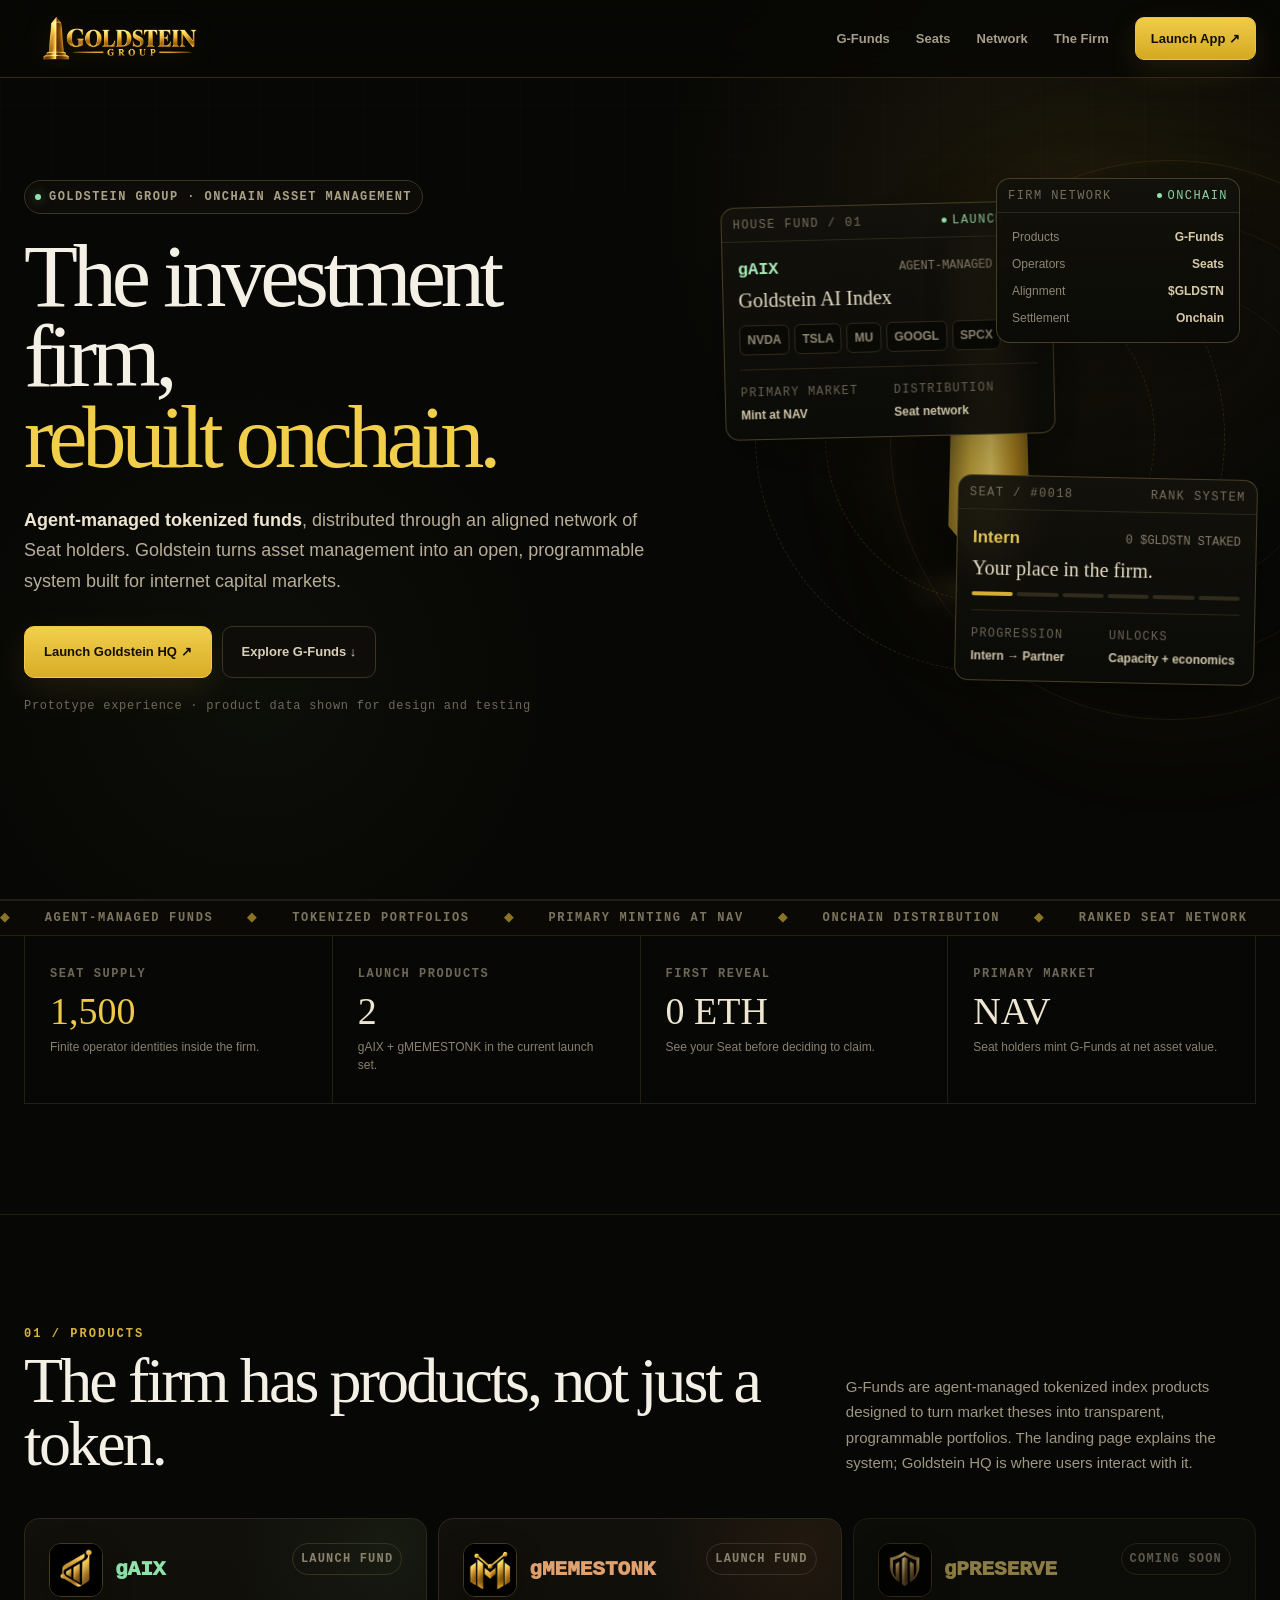
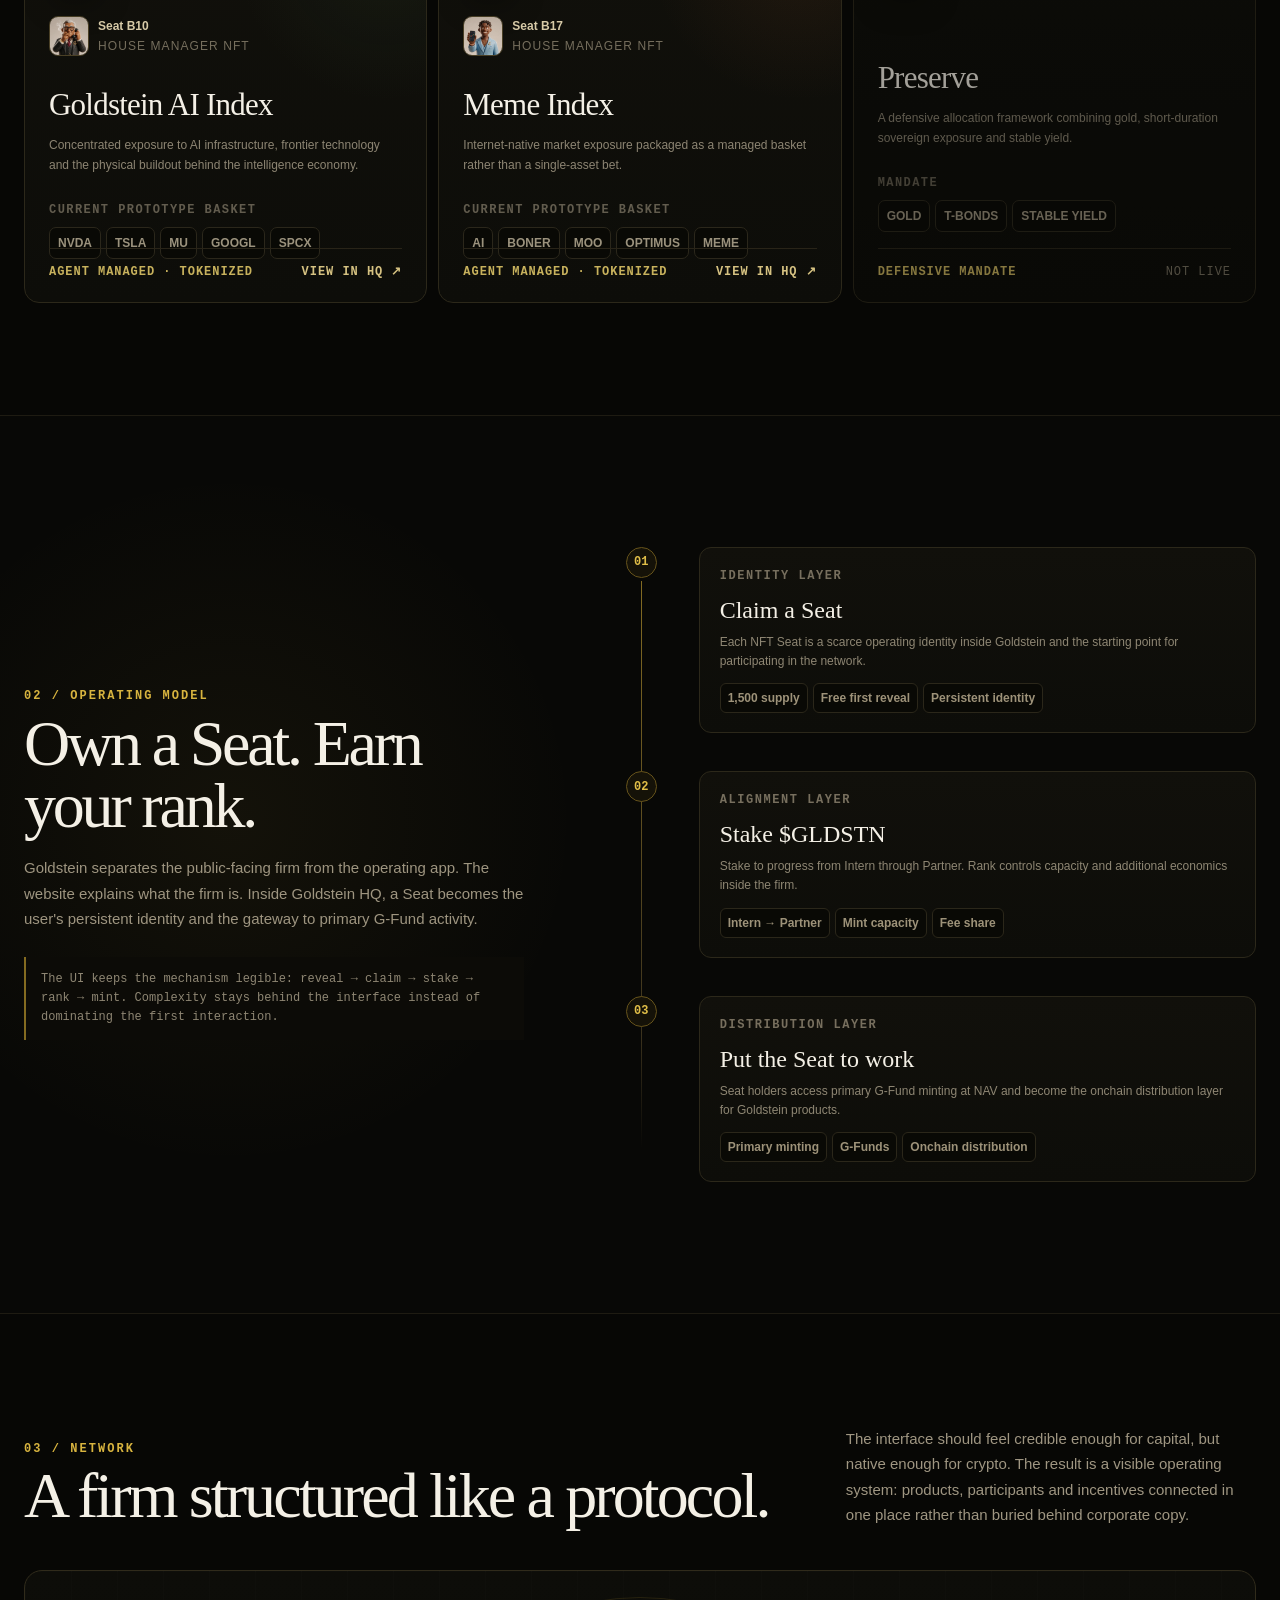
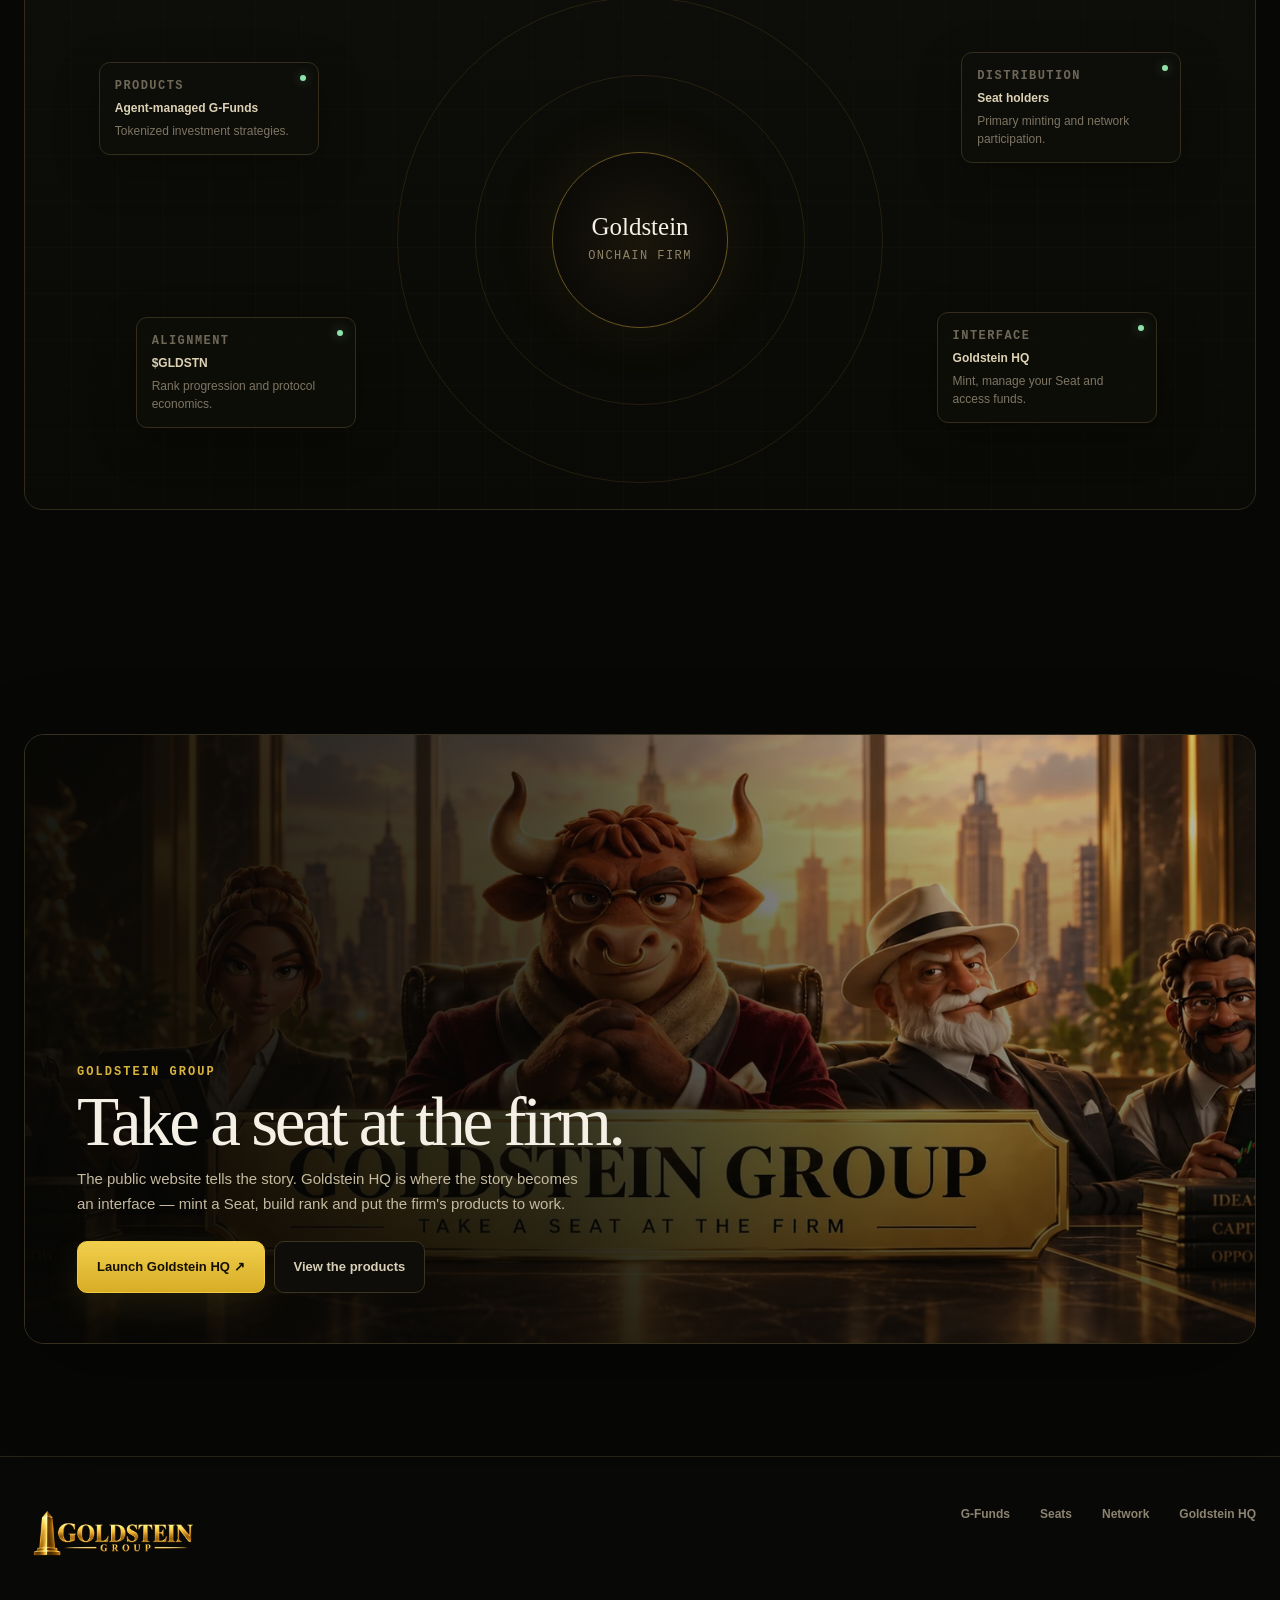
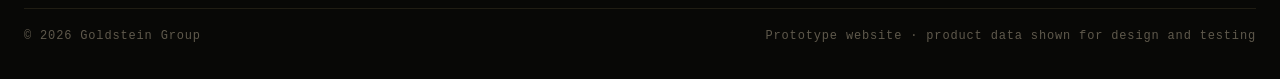
==== commit d4bb160a: "Use new logos across Goldstein house funds" ====
--- a/index.html
+++ b/index.html
@@ -49,6 +49,14 @@
 /* Site-wide type floor v4 */
 html{-webkit-text-size-adjust:100%;text-size-adjust:100%}
 
+
+
+/* House-fund product logos v1 */
+.productIdentity{display:flex;align-items:center;gap:12px;min-width:0}
+.productFundLogo{position:relative;width:54px;height:54px;flex:0 0 54px;overflow:hidden;border:1px solid #44391d;border-radius:12px;background:#020202;box-shadow:0 10px 28px rgba(0,0,0,.25)}
+.productFundLogo img{position:absolute;left:50%;top:50%;width:132%;height:132%;max-width:none;transform:translate(-50%,-50%);object-fit:cover;object-position:center}
+@media(max-width:760px){.productFundLogo{width:48px;height:48px;flex-basis:48px}.productHead{align-items:center}}
+
 </style>
 </head>
 <body>
@@ -87,9 +95,9 @@
 <section class="stats"><div class="wrap statGrid revealOnScroll"><div class="stat"><small class="mono">Seat supply</small><strong class="gold">1,500</strong><span>Finite operator identities inside the firm.</span></div><div class="stat"><small class="mono">Launch products</small><strong>2</strong><span>gAIX + gMEMESTONK in the current launch set.</span></div><div class="stat"><small class="mono">First reveal</small><strong>0 ETH</strong><span>See your Seat before deciding to claim.</span></div><div class="stat"><small class="mono">Primary market</small><strong>NAV</strong><span>Seat holders mint G-Funds at net asset value.</span></div></div></section>
 
 <section class="section" id="funds"><div class="wrap"><div class="sectionTop revealOnScroll"><div><div class="eyebrow">01 / Products</div><h2>The firm has products, not just a token.</h2></div><p>G-Funds are agent-managed tokenized index products designed to turn market theses into transparent, programmable portfolios. The landing page explains the system; Goldstein HQ is where users interact with it.</p></div><div class="productGrid revealOnScroll">
-  <article class="product"><div class="productHead"><span class="productTicker mono">gAIX</span><span class="productState mono">Launch fund</span></div><div class="productManager"><img src="/b10.png" alt="Seat B10, manager of gAIX"><span><b>Seat B10</b><small>House manager NFT</small></span></div><h3>Goldstein AI Index</h3><p>Concentrated exposure to AI infrastructure, frontier technology and the physical buildout behind the intelligence economy.</p><div class="holdingsLabel mono">Current prototype basket</div><div class="productHoldings"><span>NVDA</span><span>TSLA</span><span>MU</span><span>GOOGL</span><span>SPCX</span></div><div class="productFoot mono"><b>Agent managed · Tokenized</b><a class="productLink" href="/app/funds/gaix">View in HQ ↗</a></div></article>
-  <article class="product meme"><div class="productHead"><span class="productTicker mono">gMEMESTONK</span><span class="productState mono">Launch fund</span></div><div class="productManager"><img src="/b17.png" alt="Seat B17, manager of gMEMESTONK"><span><b>Seat B17</b><small>House manager NFT</small></span></div><h3>Meme Index</h3><p>Internet-native market exposure packaged as a managed basket rather than a single-asset bet.</p><div class="holdingsLabel mono">Current prototype basket</div><div class="productHoldings"><span>AI</span><span>BONER</span><span>MOO</span><span>OPTIMUS</span><span>MEME</span></div><div class="productFoot mono"><b>Agent managed · Tokenized</b><a class="productLink" href="/app/funds/gmemestonk">View in HQ ↗</a></div></article>
-  <article class="product soon"><div class="productHead"><span class="productTicker mono" style="color:#d0b967">gPRESERVE</span><span class="productState mono">Coming soon</span></div><h3>Preserve</h3><p>A defensive allocation framework combining gold, short-duration sovereign exposure and stable yield.</p><div class="holdingsLabel mono">Mandate</div><div class="productHoldings"><span>GOLD</span><span>T-BONDS</span><span>STABLE YIELD</span></div><div class="productFoot mono"><b>Defensive mandate</b><span>Not live</span></div></article>
+  <article class="product"><div class="productHead"><span class="productIdentity"><span class="productFundLogo"><img src="/gAIX.png" alt="gAIX fund logo"></span><span class="productTicker mono">gAIX</span></span><span class="productState mono">Launch fund</span></div><div class="productManager"><img src="/b10.png" alt="Seat B10, manager of gAIX"><span><b>Seat B10</b><small>House manager NFT</small></span></div><h3>Goldstein AI Index</h3><p>Concentrated exposure to AI infrastructure, frontier technology and the physical buildout behind the intelligence economy.</p><div class="holdingsLabel mono">Current prototype basket</div><div class="productHoldings"><span>NVDA</span><span>TSLA</span><span>MU</span><span>GOOGL</span><span>SPCX</span></div><div class="productFoot mono"><b>Agent managed · Tokenized</b><a class="productLink" href="/app/funds/gaix">View in HQ ↗</a></div></article>
+  <article class="product meme"><div class="productHead"><span class="productIdentity"><span class="productFundLogo"><img src="/gMEMESTOCK.png" alt="gMEMESTONK fund logo"></span><span class="productTicker mono">gMEMESTONK</span></span><span class="productState mono">Launch fund</span></div><div class="productManager"><img src="/b17.png" alt="Seat B17, manager of gMEMESTONK"><span><b>Seat B17</b><small>House manager NFT</small></span></div><h3>Meme Index</h3><p>Internet-native market exposure packaged as a managed basket rather than a single-asset bet.</p><div class="holdingsLabel mono">Current prototype basket</div><div class="productHoldings"><span>AI</span><span>BONER</span><span>MOO</span><span>OPTIMUS</span><span>MEME</span></div><div class="productFoot mono"><b>Agent managed · Tokenized</b><a class="productLink" href="/app/funds/gmemestonk">View in HQ ↗</a></div></article>
+  <article class="product soon"><div class="productHead"><span class="productIdentity"><span class="productFundLogo"><img src="/gDefensive.png" alt="Goldstein Preserve fund logo"></span><span class="productTicker mono" style="color:#d0b967">gPRESERVE</span></span><span class="productState mono">Coming soon</span></div><h3>Preserve</h3><p>A defensive allocation framework combining gold, short-duration sovereign exposure and stable yield.</p><div class="holdingsLabel mono">Mandate</div><div class="productHoldings"><span>GOLD</span><span>T-BONDS</span><span>STABLE YIELD</span></div><div class="productFoot mono"><b>Defensive mandate</b><span>Not live</span></div></article>
 </div></div></section>
 
 <section class="section model" id="seats"><div class="wrap modelGrid"><div class="modelCopy revealOnScroll"><div class="eyebrow">02 / Operating model</div><h2>Own a Seat. Earn your rank.</h2><p>Goldstein separates the public-facing firm from the operating app. The website explains what the firm is. Inside Goldstein HQ, a Seat becomes the user's persistent identity and the gateway to primary G-Fund activity.</p><div class="modelNote mono">The UI keeps the mechanism legible: reveal → claim → stake → rank → mint. Complexity stays behind the interface instead of dominating the first interaction.</div></div><div class="stack revealOnScroll">
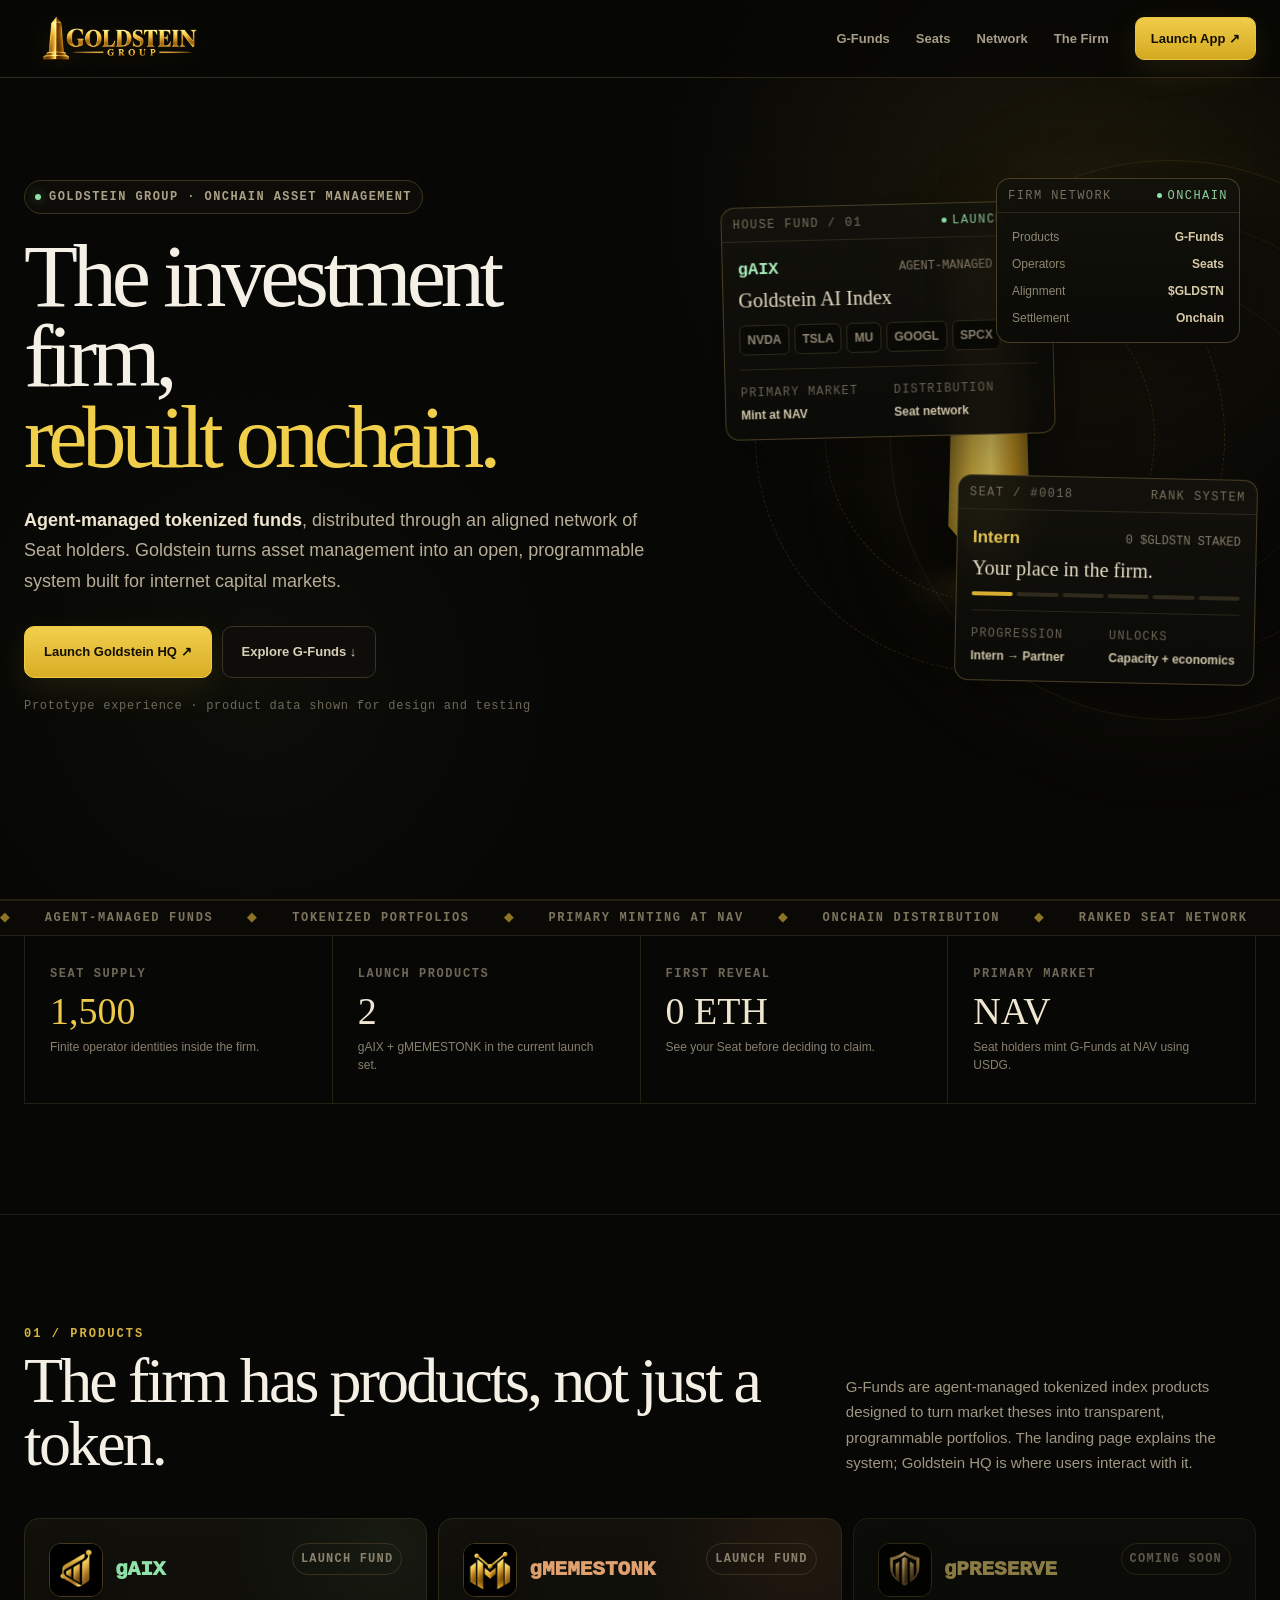
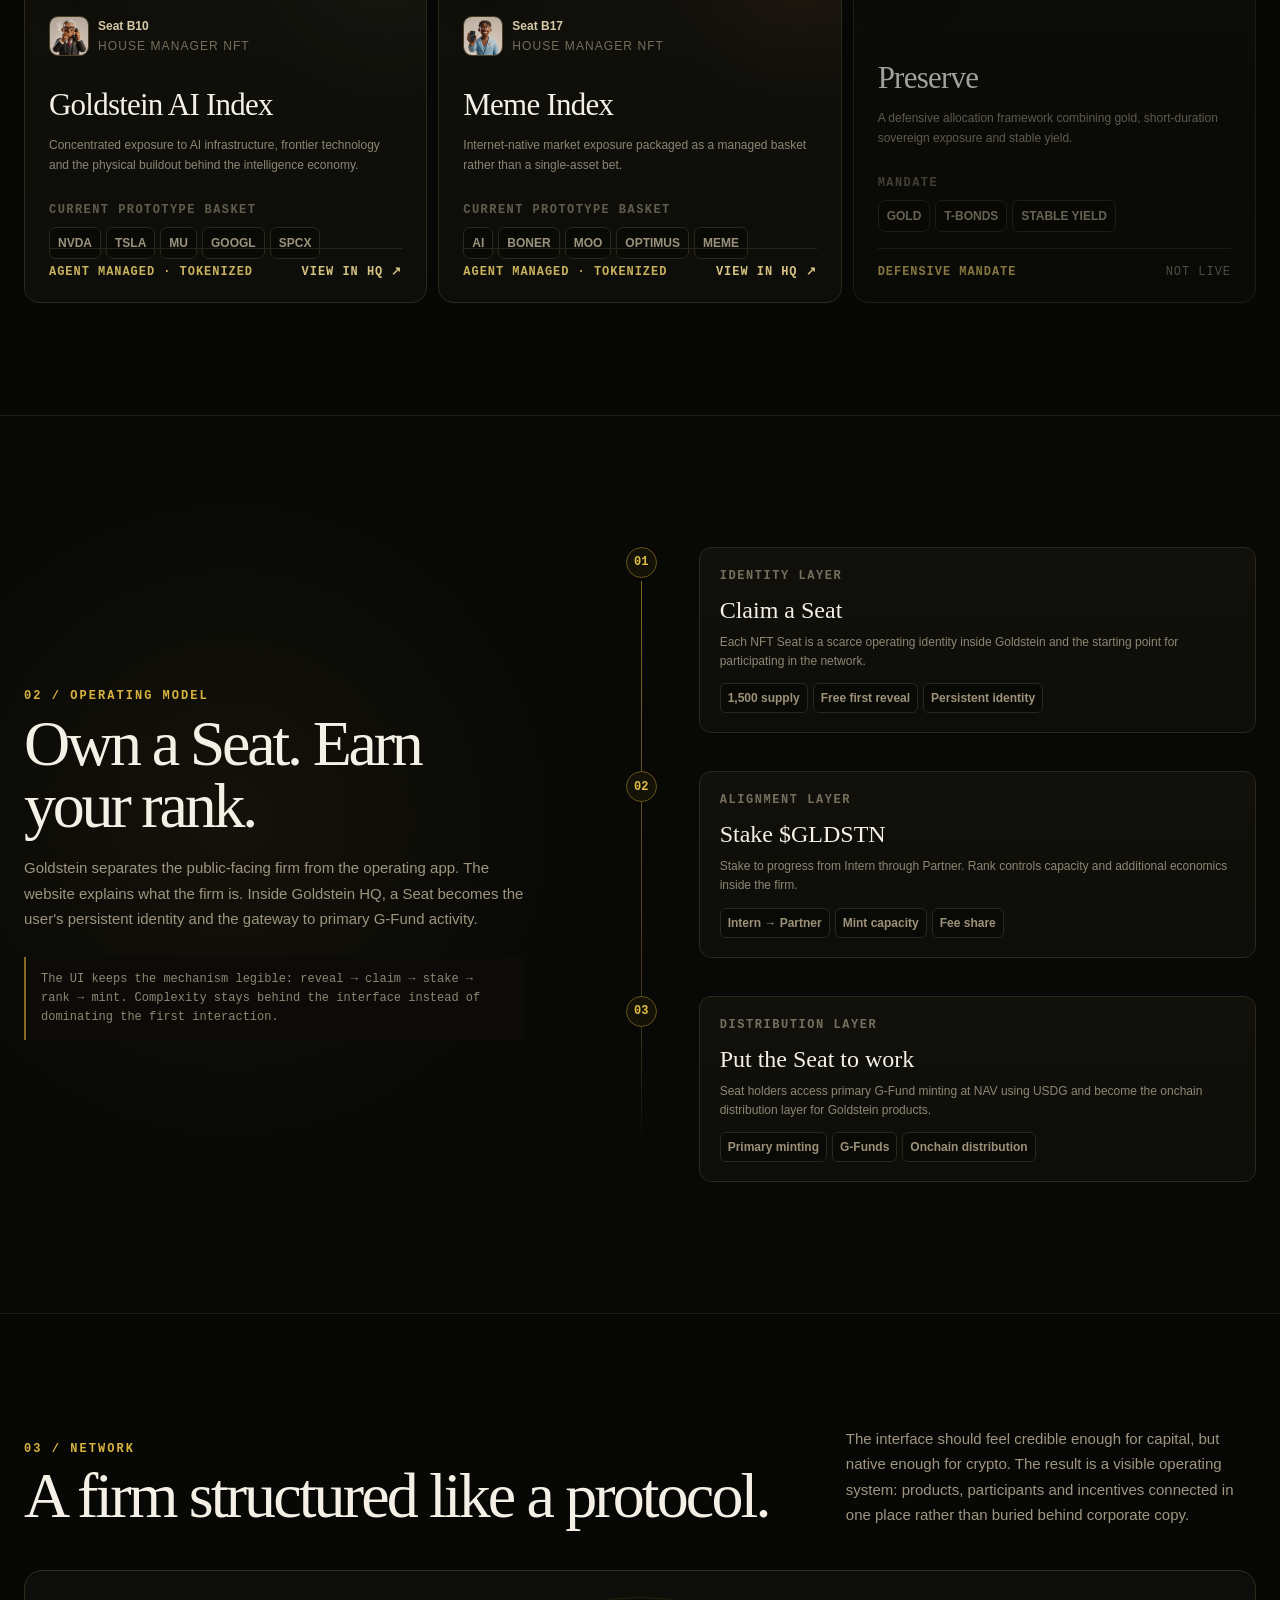
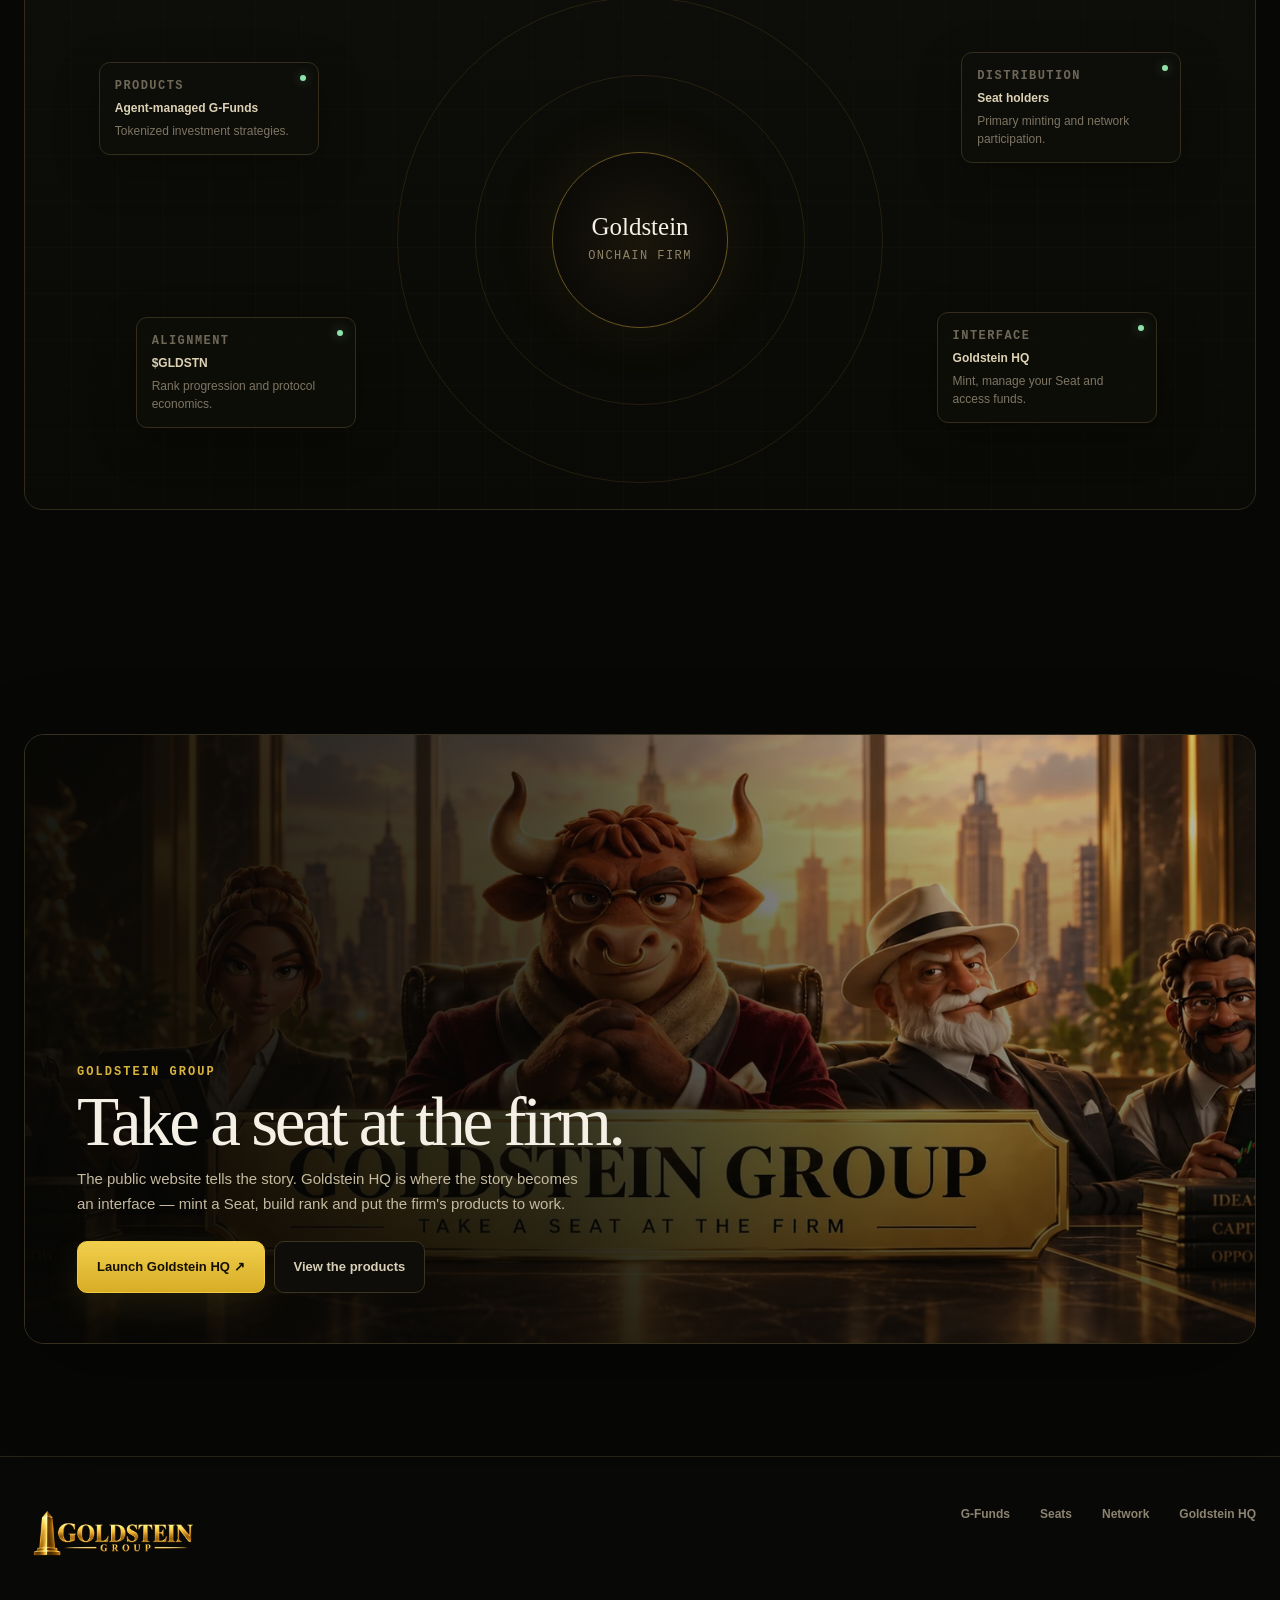
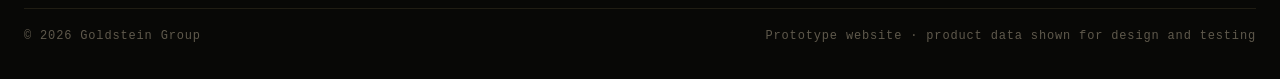
==== commit 93706134: "Clarify USDG primary mint settlement" ====
--- a/index.html
+++ b/index.html
@@ -92,7 +92,7 @@
   </div>
 </section>
 <div class="signalStrip" aria-hidden="true"><div class="signalTrack"><span>Agent-managed funds</span><span>Tokenized portfolios</span><span>Primary minting at NAV</span><span>Onchain distribution</span><span>Ranked Seat network</span><span>Programmable economics</span><span>Agent-managed funds</span><span>Tokenized portfolios</span><span>Primary minting at NAV</span><span>Onchain distribution</span><span>Ranked Seat network</span><span>Programmable economics</span></div></div>
-<section class="stats"><div class="wrap statGrid revealOnScroll"><div class="stat"><small class="mono">Seat supply</small><strong class="gold">1,500</strong><span>Finite operator identities inside the firm.</span></div><div class="stat"><small class="mono">Launch products</small><strong>2</strong><span>gAIX + gMEMESTONK in the current launch set.</span></div><div class="stat"><small class="mono">First reveal</small><strong>0 ETH</strong><span>See your Seat before deciding to claim.</span></div><div class="stat"><small class="mono">Primary market</small><strong>NAV</strong><span>Seat holders mint G-Funds at net asset value.</span></div></div></section>
+<section class="stats"><div class="wrap statGrid revealOnScroll"><div class="stat"><small class="mono">Seat supply</small><strong class="gold">1,500</strong><span>Finite operator identities inside the firm.</span></div><div class="stat"><small class="mono">Launch products</small><strong>2</strong><span>gAIX + gMEMESTONK in the current launch set.</span></div><div class="stat"><small class="mono">First reveal</small><strong>0 ETH</strong><span>See your Seat before deciding to claim.</span></div><div class="stat"><small class="mono">Primary market</small><strong>NAV</strong><span>Seat holders mint G-Funds at NAV using USDG.</span></div></div></section>
 
 <section class="section" id="funds"><div class="wrap"><div class="sectionTop revealOnScroll"><div><div class="eyebrow">01 / Products</div><h2>The firm has products, not just a token.</h2></div><p>G-Funds are agent-managed tokenized index products designed to turn market theses into transparent, programmable portfolios. The landing page explains the system; Goldstein HQ is where users interact with it.</p></div><div class="productGrid revealOnScroll">
   <article class="product"><div class="productHead"><span class="productIdentity"><span class="productFundLogo"><img src="/gAIX.png" alt="gAIX fund logo"></span><span class="productTicker mono">gAIX</span></span><span class="productState mono">Launch fund</span></div><div class="productManager"><img src="/b10.png" alt="Seat B10, manager of gAIX"><span><b>Seat B10</b><small>House manager NFT</small></span></div><h3>Goldstein AI Index</h3><p>Concentrated exposure to AI infrastructure, frontier technology and the physical buildout behind the intelligence economy.</p><div class="holdingsLabel mono">Current prototype basket</div><div class="productHoldings"><span>NVDA</span><span>TSLA</span><span>MU</span><span>GOOGL</span><span>SPCX</span></div><div class="productFoot mono"><b>Agent managed · Tokenized</b><a class="productLink" href="/app/funds/gaix">View in HQ ↗</a></div></article>
@@ -103,7 +103,7 @@
 <section class="section model" id="seats"><div class="wrap modelGrid"><div class="modelCopy revealOnScroll"><div class="eyebrow">02 / Operating model</div><h2>Own a Seat. Earn your rank.</h2><p>Goldstein separates the public-facing firm from the operating app. The website explains what the firm is. Inside Goldstein HQ, a Seat becomes the user's persistent identity and the gateway to primary G-Fund activity.</p><div class="modelNote mono">The UI keeps the mechanism legible: reveal → claim → stake → rank → mint. Complexity stays behind the interface instead of dominating the first interaction.</div></div><div class="stack revealOnScroll">
   <div class="layer"><div class="layerNo mono">01</div><div class="layerCard"><small class="mono">Identity layer</small><h3>Claim a Seat</h3><p>Each NFT Seat is a scarce operating identity inside Goldstein and the starting point for participating in the network.</p><div class="layerTags"><span>1,500 supply</span><span>Free first reveal</span><span>Persistent identity</span></div></div></div>
   <div class="layer"><div class="layerNo mono">02</div><div class="layerCard"><small class="mono">Alignment layer</small><h3>Stake $GLDSTN</h3><p>Stake to progress from Intern through Partner. Rank controls capacity and additional economics inside the firm.</p><div class="layerTags"><span>Intern → Partner</span><span>Mint capacity</span><span>Fee share</span></div></div></div>
-  <div class="layer"><div class="layerNo mono">03</div><div class="layerCard"><small class="mono">Distribution layer</small><h3>Put the Seat to work</h3><p>Seat holders access primary G-Fund minting at NAV and become the onchain distribution layer for Goldstein products.</p><div class="layerTags"><span>Primary minting</span><span>G-Funds</span><span>Onchain distribution</span></div></div></div>
+  <div class="layer"><div class="layerNo mono">03</div><div class="layerCard"><small class="mono">Distribution layer</small><h3>Put the Seat to work</h3><p>Seat holders access primary G-Fund minting at NAV using USDG and become the onchain distribution layer for Goldstein products.</p><div class="layerTags"><span>Primary minting</span><span>G-Funds</span><span>Onchain distribution</span></div></div></div>
 </div></div></section>
 
 <section class="section networkSection" id="network"><div class="wrap"><div class="sectionTop revealOnScroll"><div><div class="eyebrow">03 / Network</div><h2>A firm structured like a protocol.</h2></div><p>The interface should feel credible enough for capital, but native enough for crypto. The result is a visible operating system: products, participants and incentives connected in one place rather than buried behind corporate copy.</p></div><div class="networkPanel revealOnScroll"><div class="networkCenter"><div><b>Goldstein</b><span class="mono">Onchain firm</span></div></div><div class="node one"><i class="pulse"></i><small class="mono">Products</small><b>Agent-managed G-Funds</b><span>Tokenized investment strategies.</span></div><div class="node two"><i class="pulse"></i><small class="mono">Distribution</small><b>Seat holders</b><span>Primary minting and network participation.</span></div><div class="node three"><i class="pulse"></i><small class="mono">Alignment</small><b>$GLDSTN</b><span>Rank progression and protocol economics.</span></div><div class="node four"><i class="pulse"></i><small class="mono">Interface</small><b>Goldstein HQ</b><span>Mint, manage your Seat and access funds.</span></div></div></div></section>
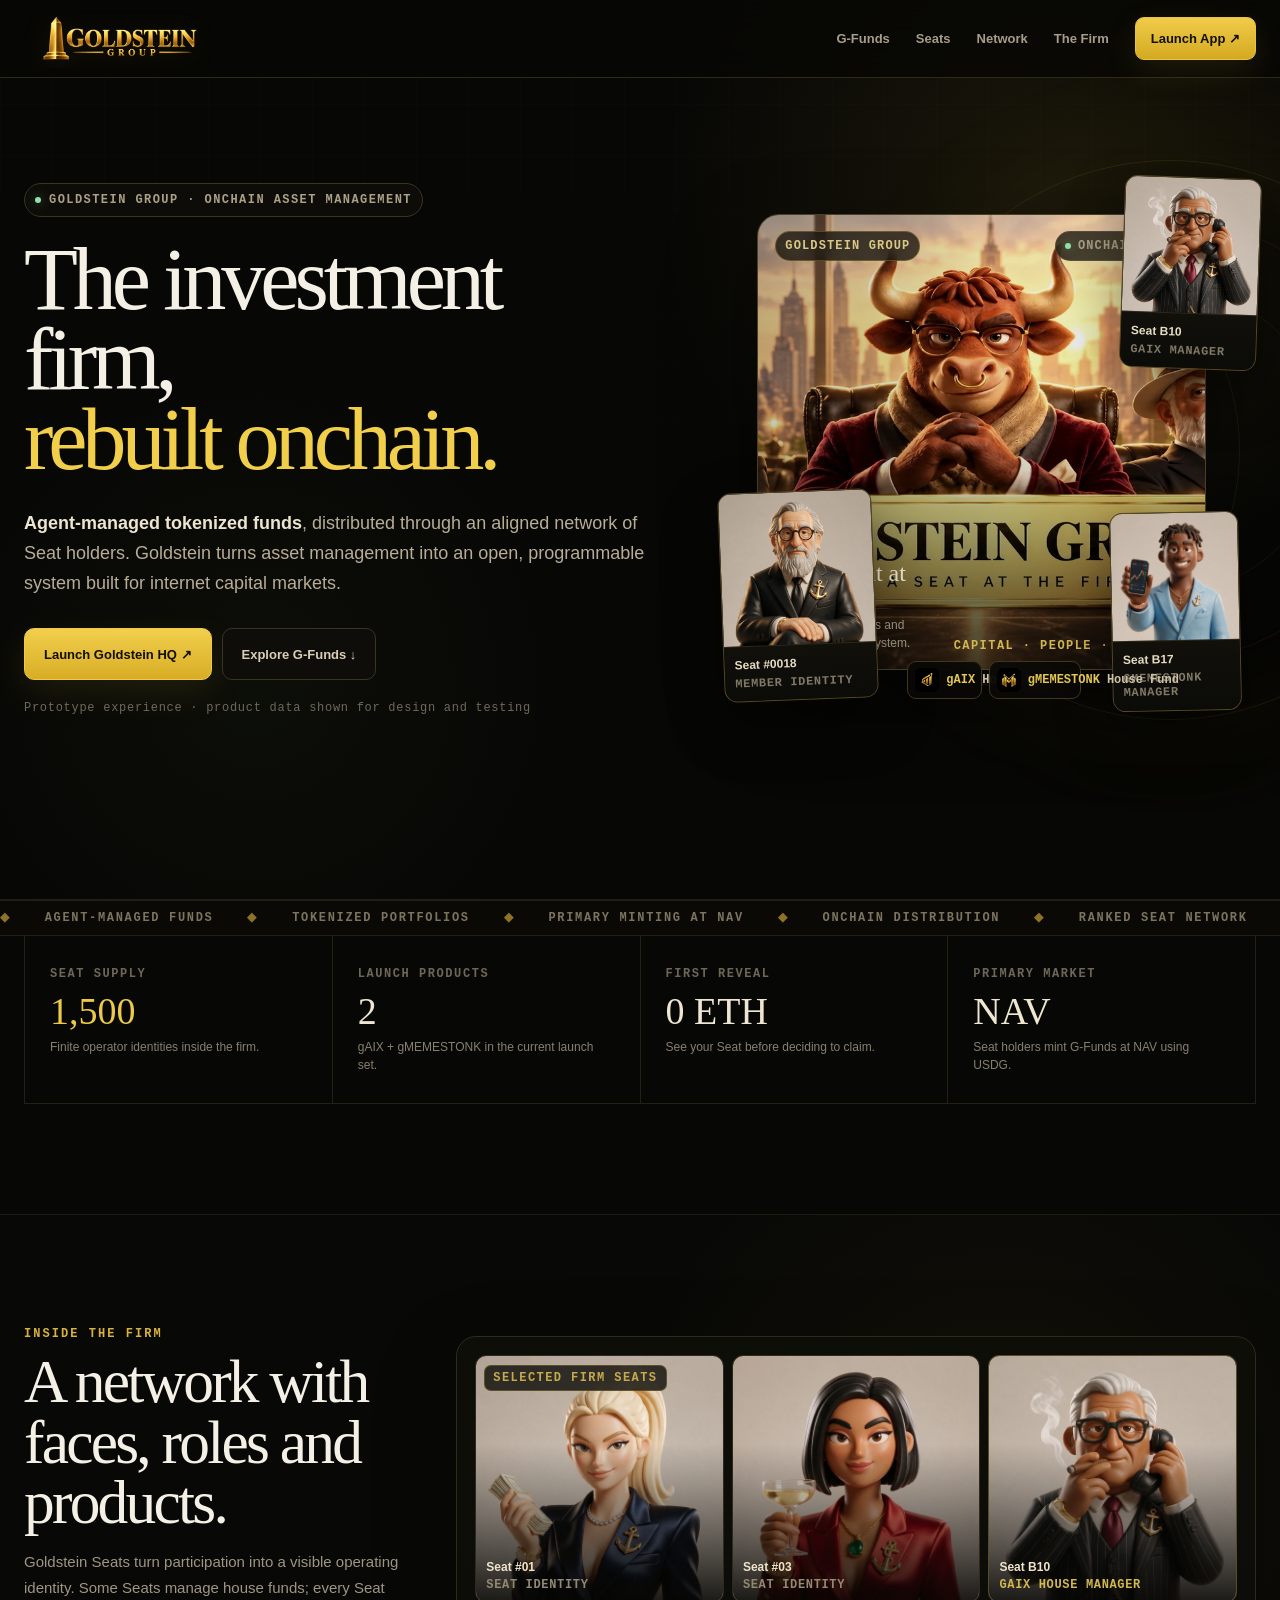
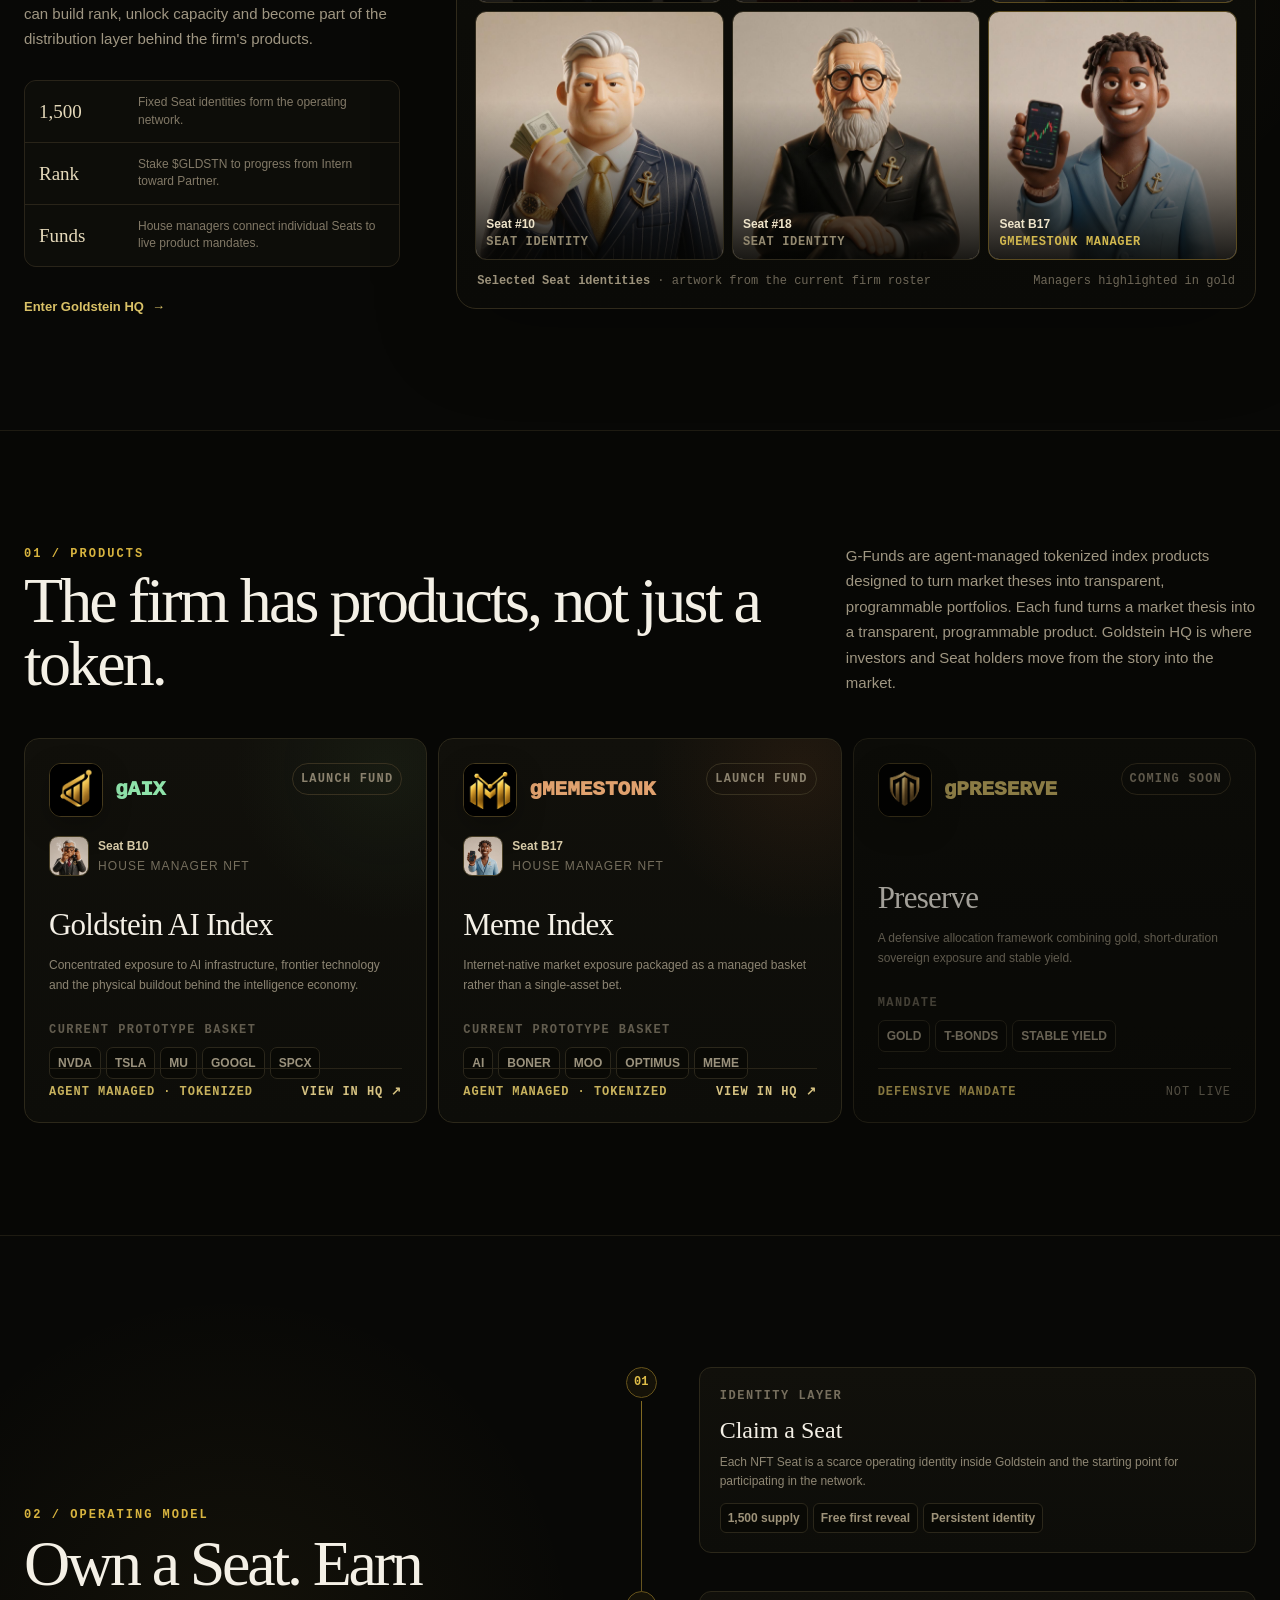
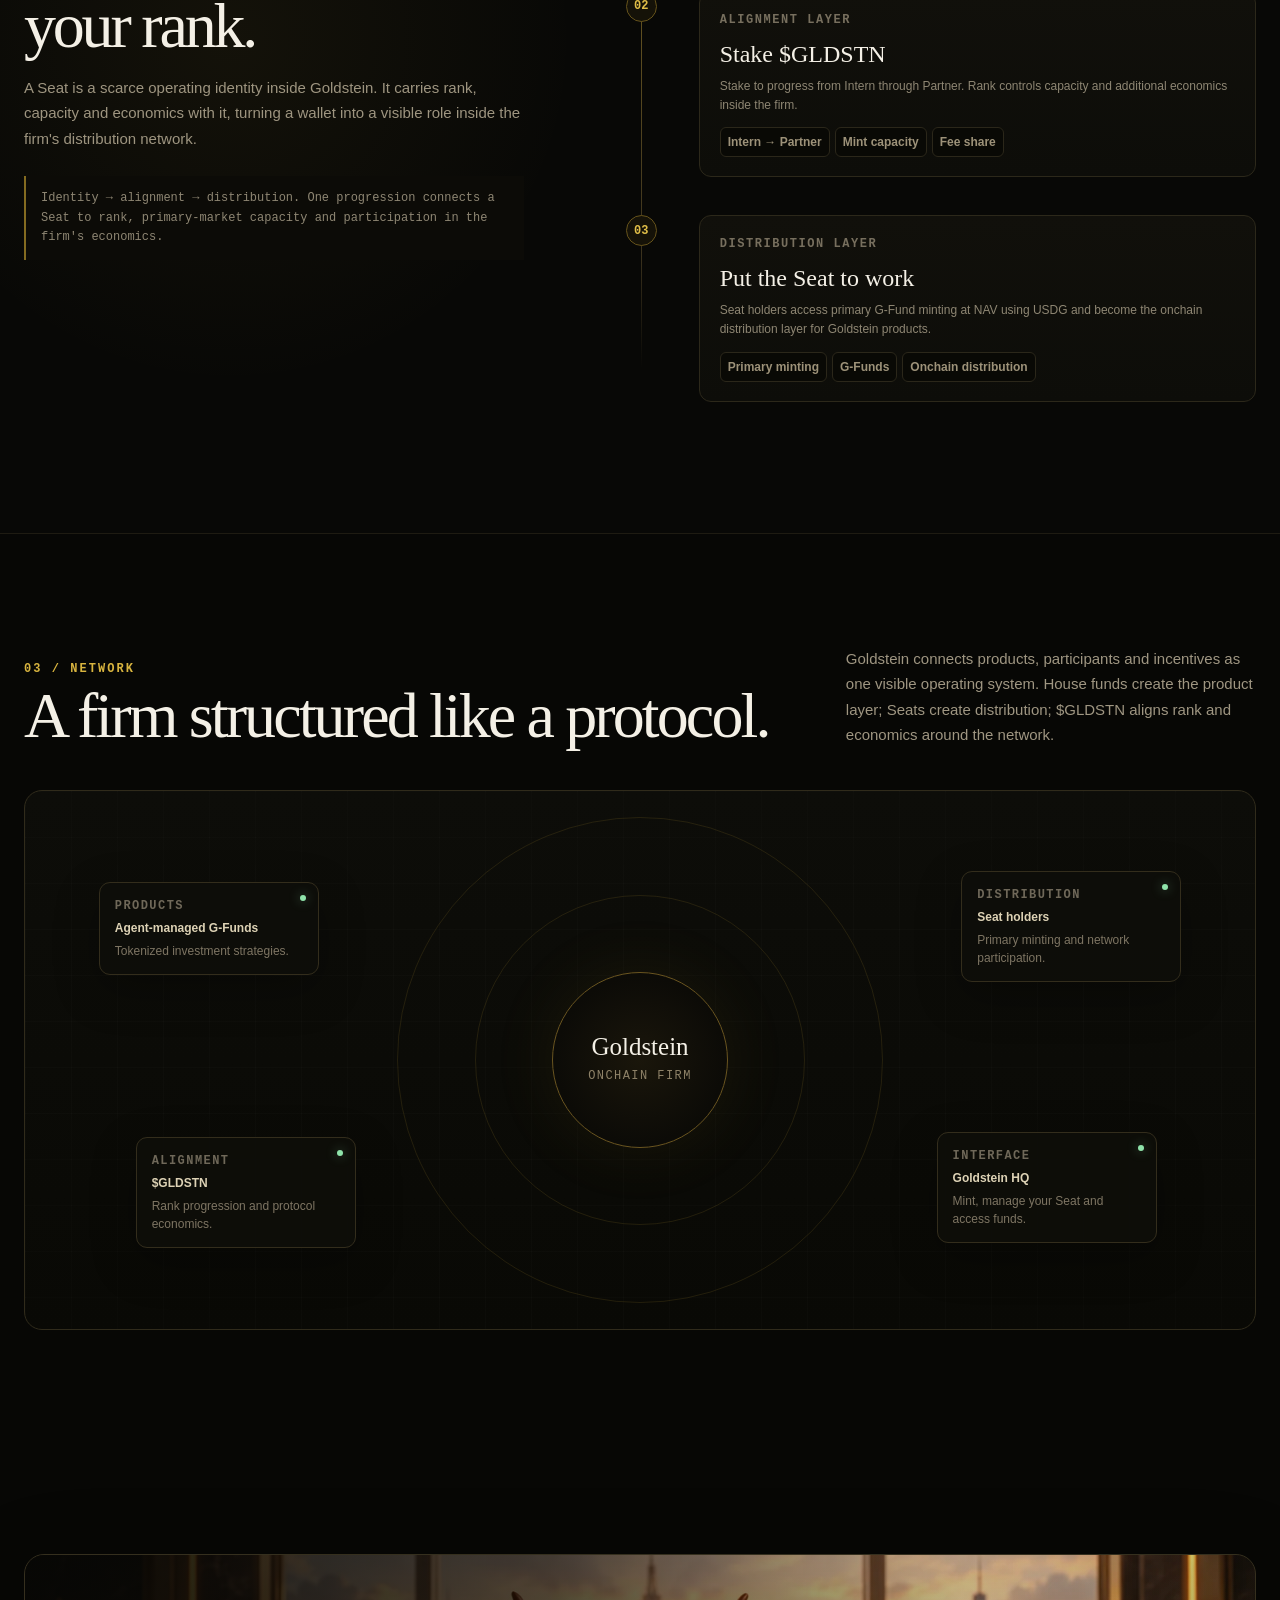
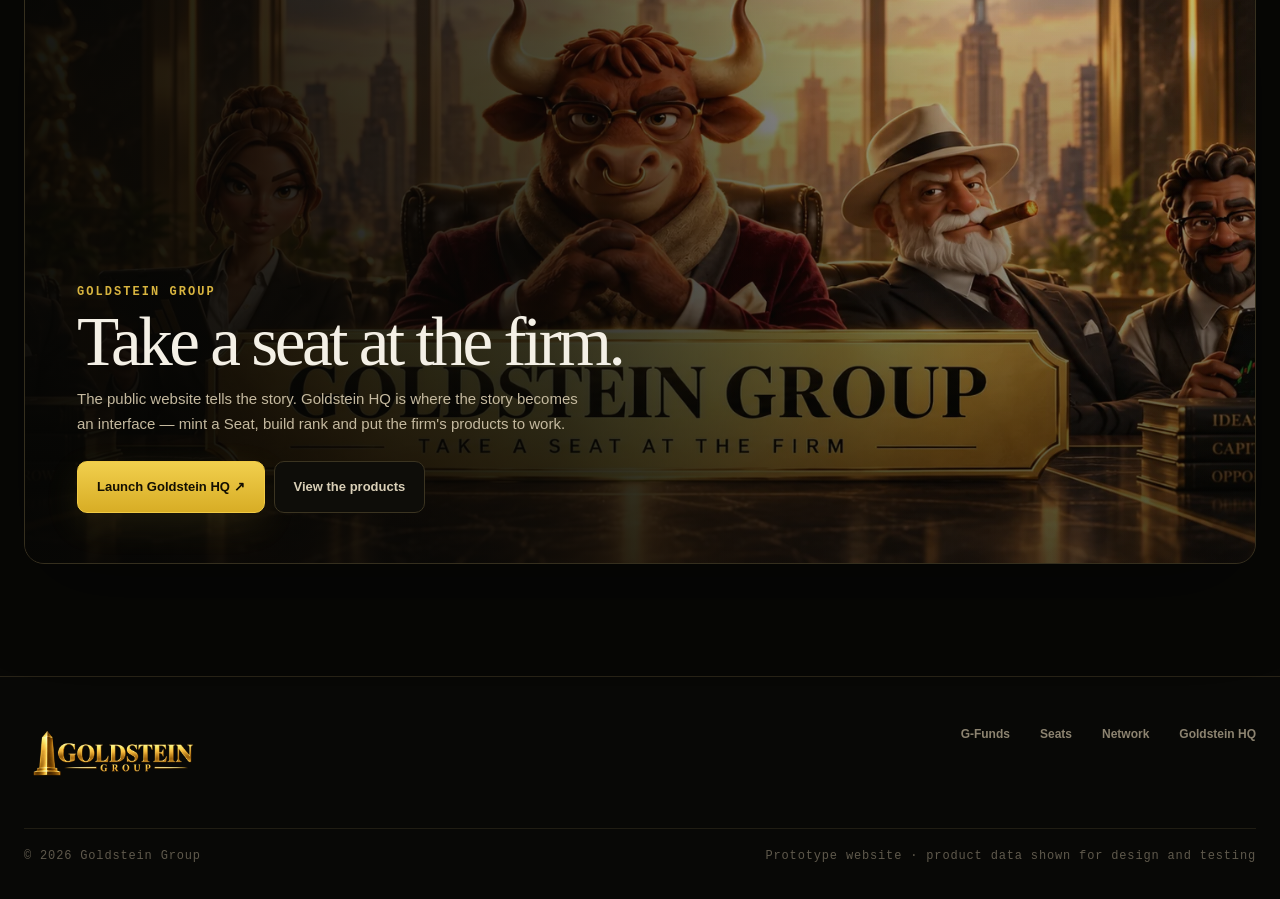
==== commit af7afcd1: "Bring Goldstein landing page to life with firm imagery" ====
--- a/index.html
+++ b/index.html
@@ -57,6 +57,29 @@
 .productFundLogo img{position:absolute;left:50%;top:50%;width:132%;height:132%;max-width:none;transform:translate(-50%,-50%);object-fit:cover;object-position:center}
 @media(max-width:760px){.productFundLogo{width:48px;height:48px;flex-basis:48px}.productHead{align-items:center}}
 
+
+/* Landing visual narrative v2 — institutional imagery + Seat roster */
+.firmVisual{position:relative;min-height:560px;isolation:isolate}
+.firmVisual:before{content:"";position:absolute;left:9%;right:3%;top:10%;bottom:6%;border:1px solid rgba(216,180,63,.09);border-radius:50%;filter:blur(.1px);pointer-events:none}
+.firmScene{position:absolute;z-index:1;left:34px;right:50px;top:54px;bottom:50px;overflow:hidden;border:1px solid #4b4024;border-radius:22px;background:#0a0906;box-shadow:0 34px 90px rgba(0,0,0,.42),inset 0 0 0 1px rgba(255,230,145,.035)}
+.firmScene:after{content:"";position:absolute;inset:0;background:linear-gradient(180deg,rgba(5,5,3,.08),rgba(5,5,3,.08) 48%,rgba(5,5,3,.76)),linear-gradient(90deg,rgba(6,6,4,.18),transparent 56%);pointer-events:none}
+.firmSceneArt{display:block;width:100%;height:100%;object-fit:cover;object-position:center;filter:saturate(.88) contrast(1.03)}
+.firmSceneTop{position:absolute;z-index:2;left:17px;right:17px;top:16px;display:flex;justify-content:space-between;gap:14px;align-items:center}
+.firmSceneTag,.firmSceneStatus{display:inline-flex;align-items:center;min-height:30px;padding:0 9px;border:1px solid rgba(228,190,60,.28);border-radius:999px;background:rgba(8,8,5,.72);backdrop-filter:blur(9px);color:#d9c886;font:850 12px/1 ui-monospace,SFMono-Regular,Menlo,monospace;letter-spacing:.095em;text-transform:uppercase}
+.firmSceneStatus{color:#a9a087;border-color:rgba(255,255,255,.09)}.firmSceneStatus i{width:6px;height:6px;margin-right:7px;border-radius:50%;background:var(--green);box-shadow:0 0 10px rgba(143,227,170,.45)}
+.firmSceneBottom{position:absolute;z-index:2;left:18px;right:18px;bottom:17px;display:flex;align-items:end;justify-content:space-between;gap:18px}
+.firmSceneBottom strong{display:block;color:#f1e8d2;font:500 24px/1.05 Georgia,"Times New Roman",serif}.firmSceneBottom span{display:block;margin-top:5px;color:#a79d86;font-size:12px}.firmSceneMark{color:#d3b84f!important;font:850 12px/1 ui-monospace,SFMono-Regular,Menlo,monospace!important;letter-spacing:.12em;text-transform:uppercase;white-space:nowrap}
+.heroIdentity{position:absolute;z-index:4;overflow:hidden;border:1px solid #554721;border-radius:13px;background:#0d0c08;box-shadow:0 22px 55px rgba(0,0,0,.42);transition:transform .22s ease,border-color .22s ease}
+.heroIdentity:hover{transform:translateY(-3px);border-color:#856c24}.heroIdentity img{display:block;width:100%;aspect-ratio:1/1;object-fit:cover;background:#090906}.heroIdentityMeta{padding:9px 10px 10px;border-top:1px solid #2f2919;background:linear-gradient(180deg,#11100b,#0b0b08)}.heroIdentityMeta b{display:block;color:#e7dcc2;font-size:12px}.heroIdentityMeta span{display:block;margin-top:3px;color:#817866;font:800 12px/1.2 ui-monospace,SFMono-Regular,Menlo,monospace;letter-spacing:.055em;text-transform:uppercase}.heroIdentity.main{left:-2px;bottom:20px;width:154px;transform:rotate(-2.2deg)}.heroIdentity.main:hover{transform:rotate(-2.2deg) translateY(-3px)}.heroIdentity.aix{right:-3px;top:17px;width:137px;transform:rotate(2deg)}.heroIdentity.aix:hover{transform:rotate(2deg) translateY(-3px)}.heroIdentity.meme{right:16px;bottom:9px;width:129px;transform:rotate(-1.2deg)}.heroIdentity.meme:hover{transform:rotate(-1.2deg) translateY(-3px)}
+.firmFundRail{position:absolute;z-index:5;left:184px;right:175px;bottom:21px;display:flex;gap:7px;justify-content:center}.firmFundChip{min-width:0;display:flex;align-items:center;gap:7px;padding:6px 9px 6px 7px;border:1px solid #41371e;border-radius:9px;background:rgba(10,9,6,.88);backdrop-filter:blur(10px);color:#cfc3a6;font:850 12px/1 ui-monospace,SFMono-Regular,Menlo,monospace;white-space:nowrap}.firmFundChip img{width:24px;height:24px;border-radius:6px;object-fit:cover}.firmFundChip b{color:#e3c653}
+.firmRoster{position:relative;overflow:hidden;background:radial-gradient(circle at 78% 32%,rgba(216,180,63,.05),transparent 34%),#080806}.rosterGrid{display:grid;grid-template-columns:minmax(280px,.64fr) minmax(0,1.36fr);gap:56px;align-items:center}.rosterCopy h2{max-width:560px;margin:10px 0 17px;font-size:clamp(44px,4.8vw,70px);line-height:.98;letter-spacing:-.045em}.rosterCopy>p{max-width:520px;margin:0;color:#9f9682;font-size:15px;line-height:1.72}.rosterFacts{display:grid;gap:1px;margin:28px 0 27px;border:1px solid #292419;border-radius:12px;overflow:hidden;background:#292419}.rosterFact{display:grid;grid-template-columns:84px 1fr;gap:15px;align-items:center;padding:13px 14px;background:#0d0d09}.rosterFact b{color:#e5d9ba;font:500 19px/1 Georgia,"Times New Roman",serif}.rosterFact span{color:#827967;font-size:12px;line-height:1.45}.rosterLink{display:inline-flex;align-items:center;gap:8px;color:#d9c167;text-decoration:none;font-size:13px;font-weight:850}.rosterLink:after{content:"→";transition:transform .15s}.rosterLink:hover:after{transform:translateX(3px)}
+.seatMosaicWrap{position:relative;padding:18px;border:1px solid #302a1b;border-radius:20px;background:linear-gradient(180deg,#0e0e09,#0a0a07);box-shadow:0 28px 85px rgba(0,0,0,.22)}.seatMosaicWrap:before{content:"SELECTED FIRM SEATS";position:absolute;z-index:3;left:27px;top:28px;padding:6px 8px;border:1px solid rgba(216,180,63,.25);border-radius:7px;background:rgba(8,8,5,.78);backdrop-filter:blur(8px);color:#c5ab4e;font:850 12px/1 ui-monospace,SFMono-Regular,Menlo,monospace;letter-spacing:.12em}
+.seatMosaic{display:grid;grid-template-columns:repeat(3,1fr);gap:8px}.rosterSeat{position:relative;overflow:hidden;aspect-ratio:1/1;border:1px solid #2f2a1c;border-radius:11px;background:#090906}.rosterSeat img{display:block;width:100%;height:100%;object-fit:cover;transition:transform .32s ease,filter .32s ease}.rosterSeat:after{content:"";position:absolute;inset:36% 0 0;background:linear-gradient(transparent,rgba(5,5,3,.89));pointer-events:none}.rosterSeat:hover img{transform:scale(1.035);filter:saturate(1.04)}.rosterSeat.manager{border-color:#5b4b20}.rosterSeatMeta{position:absolute;z-index:2;left:10px;right:10px;bottom:9px}.rosterSeatMeta b{display:block;color:#eee4ca;font-size:12px}.rosterSeatMeta span{display:block;margin-top:3px;color:#938970;font:800 12px/1.15 ui-monospace,SFMono-Regular,Menlo,monospace;letter-spacing:.055em;text-transform:uppercase}.rosterSeat.manager .rosterSeatMeta span{color:#d2b84f}.rosterCaption{display:flex;justify-content:space-between;gap:16px;align-items:center;margin-top:12px;padding:0 2px;color:#6e6758;font-size:12px}.rosterCaption b{color:#9c927b;font-weight:800}
+@media(max-width:1050px){.firmVisual{min-height:530px;max-width:760px;margin:0 auto}.rosterGrid{grid-template-columns:1fr;gap:34px}.rosterCopy{max-width:760px}.seatMosaicWrap{max-width:820px}}
+@media(max-width:760px){.firmVisual{min-height:0;display:grid;grid-template-columns:repeat(3,minmax(0,1fr));gap:8px;padding-top:4px}.firmVisual:before{display:none}.firmScene{position:relative;grid-column:1/-1;left:auto;right:auto;top:auto;bottom:auto;height:330px;border-radius:16px}.firmSceneTop{left:12px;right:12px;top:12px}.firmSceneBottom{left:14px;right:14px;bottom:14px}.firmSceneBottom strong{font-size:20px}.heroIdentity,.heroIdentity.main,.heroIdentity.aix,.heroIdentity.meme{position:relative;left:auto;right:auto;top:auto;bottom:auto;width:auto;transform:none;border-radius:10px}.heroIdentity:hover,.heroIdentity.main:hover,.heroIdentity.aix:hover,.heroIdentity.meme:hover{transform:translateY(-2px)}.heroIdentityMeta{padding:8px}.heroIdentityMeta span{white-space:normal}.firmFundRail{position:relative;grid-column:1/-1;left:auto;right:auto;bottom:auto;justify-content:flex-start;overflow-x:auto;padding:2px 0;scrollbar-width:none}.firmFundRail::-webkit-scrollbar{display:none}.rosterGrid{gap:26px}.seatMosaicWrap{padding:12px}.seatMosaicWrap:before{left:20px;top:20px}.rosterCaption{display:grid}.firmSceneMark{display:none}}
+@media(max-width:520px){.firmScene{height:280px}.firmSceneStatus{display:none}.firmSceneBottom span{display:none}.heroIdentityMeta b{font-size:12px;white-space:nowrap;overflow:hidden;text-overflow:ellipsis}.heroIdentityMeta span{font-size:12px}.seatMosaic{grid-template-columns:repeat(2,1fr)}.rosterFact{grid-template-columns:72px 1fr}.rosterCopy h2{font-size:44px}}
+@media(prefers-reduced-motion:reduce){.heroIdentity,.rosterSeat img,.rosterLink:after{transition:none!important}}
+
 </style>
 </head>
 <body>
@@ -83,30 +106,60 @@
       <div class="heroActions"><a class="primaryCta" href="/app">Launch Goldstein HQ ↗</a><a class="secondaryCta" href="#funds">Explore G-Funds ↓</a></div>
       <div class="heroFootnote mono">Prototype experience · product data shown for design and testing</div>
     </div>
-    <div class="terminal revealOnScroll" aria-label="Goldstein product preview">
-      <div class="orbital one"></div><div class="orbital two"></div><div class="monolithMark"></div>
-      <article class="terminalCard fundTerminal"><div class="bar mono"><span>House Fund / 01</span><span class="live"><i></i> Launch set</span></div><div class="termBody"><div class="termTicker"><strong class="mono">gAIX</strong><span class="mono">AGENT-MANAGED INDEX</span></div><div class="termName">Goldstein AI Index</div><div class="basket"><span>NVDA</span><span>TSLA</span><span>MU</span><span>GOOGL</span><span>SPCX</span></div><div class="termLine"></div><div class="termMeta"><div><small class="mono">Primary market</small><b>Mint at NAV</b></div><div><small class="mono">Distribution</small><b>Seat network</b></div></div></div></article>
-      <article class="terminalCard networkTerminal"><div class="bar mono"><span>Firm Network</span><span class="live"><i></i> Onchain</span></div><div class="termBody networkRows"><div class="networkRow"><span>Products</span><b>G-Funds</b></div><div class="networkRow"><span>Operators</span><b>Seats</b></div><div class="networkRow"><span>Alignment</span><b>$GLDSTN</b></div><div class="networkRow"><span>Settlement</span><b>Onchain</b></div></div></article>
-      <article class="terminalCard seatTerminal"><div class="bar mono"><span>Seat / #0018</span><span>Rank system</span></div><div class="termBody"><div class="termTicker"><strong style="color:#e4c353">Intern</strong><span class="mono">0 $GLDSTN STAKED</span></div><div class="termName">Your place in the firm.</div><div class="rankTrack"><i></i><i></i><i></i><i></i><i></i><i></i></div><div class="termLine"></div><div class="termMeta"><div><small class="mono">Progression</small><b>Intern → Partner</b></div><div><small class="mono">Unlocks</small><b>Capacity + economics</b></div></div></div></article>
+    <div class="firmVisual revealOnScroll" aria-label="Goldstein Group visual overview">
+      <div class="firmScene">
+        <img class="firmSceneArt" src="/assets/goldstein-hero.webp" alt="Goldstein Group office scene" fetchpriority="high">
+        <div class="firmSceneTop"><span class="firmSceneTag">Goldstein Group</span><span class="firmSceneStatus"><i></i> Onchain firm</span></div>
+        <div class="firmSceneBottom"><div><strong>Take a seat at the firm.</strong><span>Products, operators and incentives in one system.</span></div><span class="firmSceneMark">Capital · People · Progress</span></div>
+      </div>
+      <article class="heroIdentity main" aria-label="Goldstein Seat 18"><img src="/18.png" alt="Goldstein Seat #18 NFT"><div class="heroIdentityMeta"><b>Seat #0018</b><span>Member identity</span></div></article>
+      <article class="heroIdentity aix" aria-label="Seat B10, gAIX manager"><img src="/b10.png" alt="Seat B10 NFT, manager of gAIX"><div class="heroIdentityMeta"><b>Seat B10</b><span>gAIX manager</span></div></article>
+      <article class="heroIdentity meme" aria-label="Seat B17, gMEMESTONK manager"><img src="/b17.png" alt="Seat B17 NFT, manager of gMEMESTONK"><div class="heroIdentityMeta"><b>Seat B17</b><span>gMEMESTONK manager</span></div></article>
+      <div class="firmFundRail" aria-label="Goldstein house funds"><span class="firmFundChip"><img src="/gAIX.png" alt=""><b>gAIX</b> House Fund</span><span class="firmFundChip"><img src="/gMEMESTOCK.png" alt=""><b>gMEMESTONK</b> House Fund</span></div>
     </div>
   </div>
 </section>
 <div class="signalStrip" aria-hidden="true"><div class="signalTrack"><span>Agent-managed funds</span><span>Tokenized portfolios</span><span>Primary minting at NAV</span><span>Onchain distribution</span><span>Ranked Seat network</span><span>Programmable economics</span><span>Agent-managed funds</span><span>Tokenized portfolios</span><span>Primary minting at NAV</span><span>Onchain distribution</span><span>Ranked Seat network</span><span>Programmable economics</span></div></div>
 <section class="stats"><div class="wrap statGrid revealOnScroll"><div class="stat"><small class="mono">Seat supply</small><strong class="gold">1,500</strong><span>Finite operator identities inside the firm.</span></div><div class="stat"><small class="mono">Launch products</small><strong>2</strong><span>gAIX + gMEMESTONK in the current launch set.</span></div><div class="stat"><small class="mono">First reveal</small><strong>0 ETH</strong><span>See your Seat before deciding to claim.</span></div><div class="stat"><small class="mono">Primary market</small><strong>NAV</strong><span>Seat holders mint G-Funds at NAV using USDG.</span></div></div></section>
 
-<section class="section" id="funds"><div class="wrap"><div class="sectionTop revealOnScroll"><div><div class="eyebrow">01 / Products</div><h2>The firm has products, not just a token.</h2></div><p>G-Funds are agent-managed tokenized index products designed to turn market theses into transparent, programmable portfolios. The landing page explains the system; Goldstein HQ is where users interact with it.</p></div><div class="productGrid revealOnScroll">
-  <article class="product"><div class="productHead"><span class="productIdentity"><span class="productFundLogo"><img src="/gAIX.png" alt="gAIX fund logo"></span><span class="productTicker mono">gAIX</span></span><span class="productState mono">Launch fund</span></div><div class="productManager"><img src="/b10.png" alt="Seat B10, manager of gAIX"><span><b>Seat B10</b><small>House manager NFT</small></span></div><h3>Goldstein AI Index</h3><p>Concentrated exposure to AI infrastructure, frontier technology and the physical buildout behind the intelligence economy.</p><div class="holdingsLabel mono">Current prototype basket</div><div class="productHoldings"><span>NVDA</span><span>TSLA</span><span>MU</span><span>GOOGL</span><span>SPCX</span></div><div class="productFoot mono"><b>Agent managed · Tokenized</b><a class="productLink" href="/app/funds/gaix">View in HQ ↗</a></div></article>
-  <article class="product meme"><div class="productHead"><span class="productIdentity"><span class="productFundLogo"><img src="/gMEMESTOCK.png" alt="gMEMESTONK fund logo"></span><span class="productTicker mono">gMEMESTONK</span></span><span class="productState mono">Launch fund</span></div><div class="productManager"><img src="/b17.png" alt="Seat B17, manager of gMEMESTONK"><span><b>Seat B17</b><small>House manager NFT</small></span></div><h3>Meme Index</h3><p>Internet-native market exposure packaged as a managed basket rather than a single-asset bet.</p><div class="holdingsLabel mono">Current prototype basket</div><div class="productHoldings"><span>AI</span><span>BONER</span><span>MOO</span><span>OPTIMUS</span><span>MEME</span></div><div class="productFoot mono"><b>Agent managed · Tokenized</b><a class="productLink" href="/app/funds/gmemestonk">View in HQ ↗</a></div></article>
+<section class="section firmRoster" id="firm-roster"><div class="wrap rosterGrid">
+  <div class="rosterCopy revealOnScroll">
+    <div class="eyebrow">Inside the firm</div>
+    <h2>A network with faces, roles and products.</h2>
+    <p>Goldstein Seats turn participation into a visible operating identity. Some Seats manage house funds; every Seat can build rank, unlock capacity and become part of the distribution layer behind the firm's products.</p>
+    <div class="rosterFacts">
+      <div class="rosterFact"><b>1,500</b><span>Fixed Seat identities form the operating network.</span></div>
+      <div class="rosterFact"><b>Rank</b><span>Stake $GLDSTN to progress from Intern toward Partner.</span></div>
+      <div class="rosterFact"><b>Funds</b><span>House managers connect individual Seats to live product mandates.</span></div>
+    </div>
+    <a class="rosterLink" href="/app">Enter Goldstein HQ</a>
+  </div>
+  <div class="seatMosaicWrap revealOnScroll">
+    <div class="seatMosaic">
+      <article class="rosterSeat"><img src="/01.png" alt="Goldstein Seat #01 NFT" loading="lazy" decoding="async"><div class="rosterSeatMeta"><b>Seat #01</b><span>Seat identity</span></div></article>
+      <article class="rosterSeat"><img src="/03.png" alt="Goldstein Seat #03 NFT" loading="lazy" decoding="async"><div class="rosterSeatMeta"><b>Seat #03</b><span>Seat identity</span></div></article>
+      <article class="rosterSeat manager"><img src="/b10.png" alt="Goldstein Seat B10 NFT" loading="lazy" decoding="async"><div class="rosterSeatMeta"><b>Seat B10</b><span>gAIX house manager</span></div></article>
+      <article class="rosterSeat"><img src="/10.png" alt="Goldstein Seat #10 NFT" loading="lazy" decoding="async"><div class="rosterSeatMeta"><b>Seat #10</b><span>Seat identity</span></div></article>
+      <article class="rosterSeat"><img src="/18.png" alt="Goldstein Seat #18 NFT" loading="lazy" decoding="async"><div class="rosterSeatMeta"><b>Seat #18</b><span>Seat identity</span></div></article>
+      <article class="rosterSeat manager"><img src="/b17.png" alt="Goldstein Seat B17 NFT" loading="lazy" decoding="async"><div class="rosterSeatMeta"><b>Seat B17</b><span>gMEMESTONK manager</span></div></article>
+    </div>
+    <div class="rosterCaption mono"><span><b>Selected Seat identities</b> · artwork from the current firm roster</span><span>Managers highlighted in gold</span></div>
+  </div>
+</div></section>
+
+<section class="section" id="funds"><div class="wrap"><div class="sectionTop revealOnScroll"><div><div class="eyebrow">01 / Products</div><h2>The firm has products, not just a token.</h2></div><p>G-Funds are agent-managed tokenized index products designed to turn market theses into transparent, programmable portfolios. Each fund turns a market thesis into a transparent, programmable product. Goldstein HQ is where investors and Seat holders move from the story into the market.</p></div><div class="productGrid revealOnScroll">
+  <article class="product"><div class="productHead"><span class="productIdentity"><span class="productFundLogo"><img src="/gAIX.png" alt="gAIX fund logo"></span><span class="productTicker mono">gAIX</span></span><span class="productState mono">Launch fund</span></div><div class="productManager"><img src="/b10.png" alt="Seat B10, manager of gAIX" loading="lazy" decoding="async"><span><b>Seat B10</b><small>House manager NFT</small></span></div><h3>Goldstein AI Index</h3><p>Concentrated exposure to AI infrastructure, frontier technology and the physical buildout behind the intelligence economy.</p><div class="holdingsLabel mono">Current prototype basket</div><div class="productHoldings"><span>NVDA</span><span>TSLA</span><span>MU</span><span>GOOGL</span><span>SPCX</span></div><div class="productFoot mono"><b>Agent managed · Tokenized</b><a class="productLink" href="/app/funds/gaix">View in HQ ↗</a></div></article>
+  <article class="product meme"><div class="productHead"><span class="productIdentity"><span class="productFundLogo"><img src="/gMEMESTOCK.png" alt="gMEMESTONK fund logo"></span><span class="productTicker mono">gMEMESTONK</span></span><span class="productState mono">Launch fund</span></div><div class="productManager"><img src="/b17.png" alt="Seat B17, manager of gMEMESTONK" loading="lazy" decoding="async"><span><b>Seat B17</b><small>House manager NFT</small></span></div><h3>Meme Index</h3><p>Internet-native market exposure packaged as a managed basket rather than a single-asset bet.</p><div class="holdingsLabel mono">Current prototype basket</div><div class="productHoldings"><span>AI</span><span>BONER</span><span>MOO</span><span>OPTIMUS</span><span>MEME</span></div><div class="productFoot mono"><b>Agent managed · Tokenized</b><a class="productLink" href="/app/funds/gmemestonk">View in HQ ↗</a></div></article>
   <article class="product soon"><div class="productHead"><span class="productIdentity"><span class="productFundLogo"><img src="/gDefensive.png" alt="Goldstein Preserve fund logo"></span><span class="productTicker mono" style="color:#d0b967">gPRESERVE</span></span><span class="productState mono">Coming soon</span></div><h3>Preserve</h3><p>A defensive allocation framework combining gold, short-duration sovereign exposure and stable yield.</p><div class="holdingsLabel mono">Mandate</div><div class="productHoldings"><span>GOLD</span><span>T-BONDS</span><span>STABLE YIELD</span></div><div class="productFoot mono"><b>Defensive mandate</b><span>Not live</span></div></article>
 </div></div></section>
 
-<section class="section model" id="seats"><div class="wrap modelGrid"><div class="modelCopy revealOnScroll"><div class="eyebrow">02 / Operating model</div><h2>Own a Seat. Earn your rank.</h2><p>Goldstein separates the public-facing firm from the operating app. The website explains what the firm is. Inside Goldstein HQ, a Seat becomes the user's persistent identity and the gateway to primary G-Fund activity.</p><div class="modelNote mono">The UI keeps the mechanism legible: reveal → claim → stake → rank → mint. Complexity stays behind the interface instead of dominating the first interaction.</div></div><div class="stack revealOnScroll">
+<section class="section model" id="seats"><div class="wrap modelGrid"><div class="modelCopy revealOnScroll"><div class="eyebrow">02 / Operating model</div><h2>Own a Seat. Earn your rank.</h2><p>A Seat is a scarce operating identity inside Goldstein. It carries rank, capacity and economics with it, turning a wallet into a visible role inside the firm's distribution network.</p><div class="modelNote mono">Identity → alignment → distribution. One progression connects a Seat to rank, primary-market capacity and participation in the firm's economics.</div></div><div class="stack revealOnScroll">
   <div class="layer"><div class="layerNo mono">01</div><div class="layerCard"><small class="mono">Identity layer</small><h3>Claim a Seat</h3><p>Each NFT Seat is a scarce operating identity inside Goldstein and the starting point for participating in the network.</p><div class="layerTags"><span>1,500 supply</span><span>Free first reveal</span><span>Persistent identity</span></div></div></div>
   <div class="layer"><div class="layerNo mono">02</div><div class="layerCard"><small class="mono">Alignment layer</small><h3>Stake $GLDSTN</h3><p>Stake to progress from Intern through Partner. Rank controls capacity and additional economics inside the firm.</p><div class="layerTags"><span>Intern → Partner</span><span>Mint capacity</span><span>Fee share</span></div></div></div>
   <div class="layer"><div class="layerNo mono">03</div><div class="layerCard"><small class="mono">Distribution layer</small><h3>Put the Seat to work</h3><p>Seat holders access primary G-Fund minting at NAV using USDG and become the onchain distribution layer for Goldstein products.</p><div class="layerTags"><span>Primary minting</span><span>G-Funds</span><span>Onchain distribution</span></div></div></div>
 </div></div></section>
 
-<section class="section networkSection" id="network"><div class="wrap"><div class="sectionTop revealOnScroll"><div><div class="eyebrow">03 / Network</div><h2>A firm structured like a protocol.</h2></div><p>The interface should feel credible enough for capital, but native enough for crypto. The result is a visible operating system: products, participants and incentives connected in one place rather than buried behind corporate copy.</p></div><div class="networkPanel revealOnScroll"><div class="networkCenter"><div><b>Goldstein</b><span class="mono">Onchain firm</span></div></div><div class="node one"><i class="pulse"></i><small class="mono">Products</small><b>Agent-managed G-Funds</b><span>Tokenized investment strategies.</span></div><div class="node two"><i class="pulse"></i><small class="mono">Distribution</small><b>Seat holders</b><span>Primary minting and network participation.</span></div><div class="node three"><i class="pulse"></i><small class="mono">Alignment</small><b>$GLDSTN</b><span>Rank progression and protocol economics.</span></div><div class="node four"><i class="pulse"></i><small class="mono">Interface</small><b>Goldstein HQ</b><span>Mint, manage your Seat and access funds.</span></div></div></div></section>
+<section class="section networkSection" id="network"><div class="wrap"><div class="sectionTop revealOnScroll"><div><div class="eyebrow">03 / Network</div><h2>A firm structured like a protocol.</h2></div><p>Goldstein connects products, participants and incentives as one visible operating system. House funds create the product layer; Seats create distribution; $GLDSTN aligns rank and economics around the network.</p></div><div class="networkPanel revealOnScroll"><div class="networkCenter"><div><b>Goldstein</b><span class="mono">Onchain firm</span></div></div><div class="node one"><i class="pulse"></i><small class="mono">Products</small><b>Agent-managed G-Funds</b><span>Tokenized investment strategies.</span></div><div class="node two"><i class="pulse"></i><small class="mono">Distribution</small><b>Seat holders</b><span>Primary minting and network participation.</span></div><div class="node three"><i class="pulse"></i><small class="mono">Alignment</small><b>$GLDSTN</b><span>Rank progression and protocol economics.</span></div><div class="node four"><i class="pulse"></i><small class="mono">Interface</small><b>Goldstein HQ</b><span>Mint, manage your Seat and access funds.</span></div></div></div></section>
 
 <section class="culture" id="about"><div class="wrap"><div class="cultureFrame revealOnScroll"><div class="cultureCopy"><div class="eyebrow">Goldstein Group</div><h2>Take a seat at the firm.</h2><p>The public website tells the story. Goldstein HQ is where the story becomes an interface — mint a Seat, build rank and put the firm's products to work.</p><div class="cultureActions"><a class="primaryCta" href="/app">Launch Goldstein HQ ↗</a><a class="secondaryCta" href="#funds">View the products</a></div></div></div></div></section>
 </main>
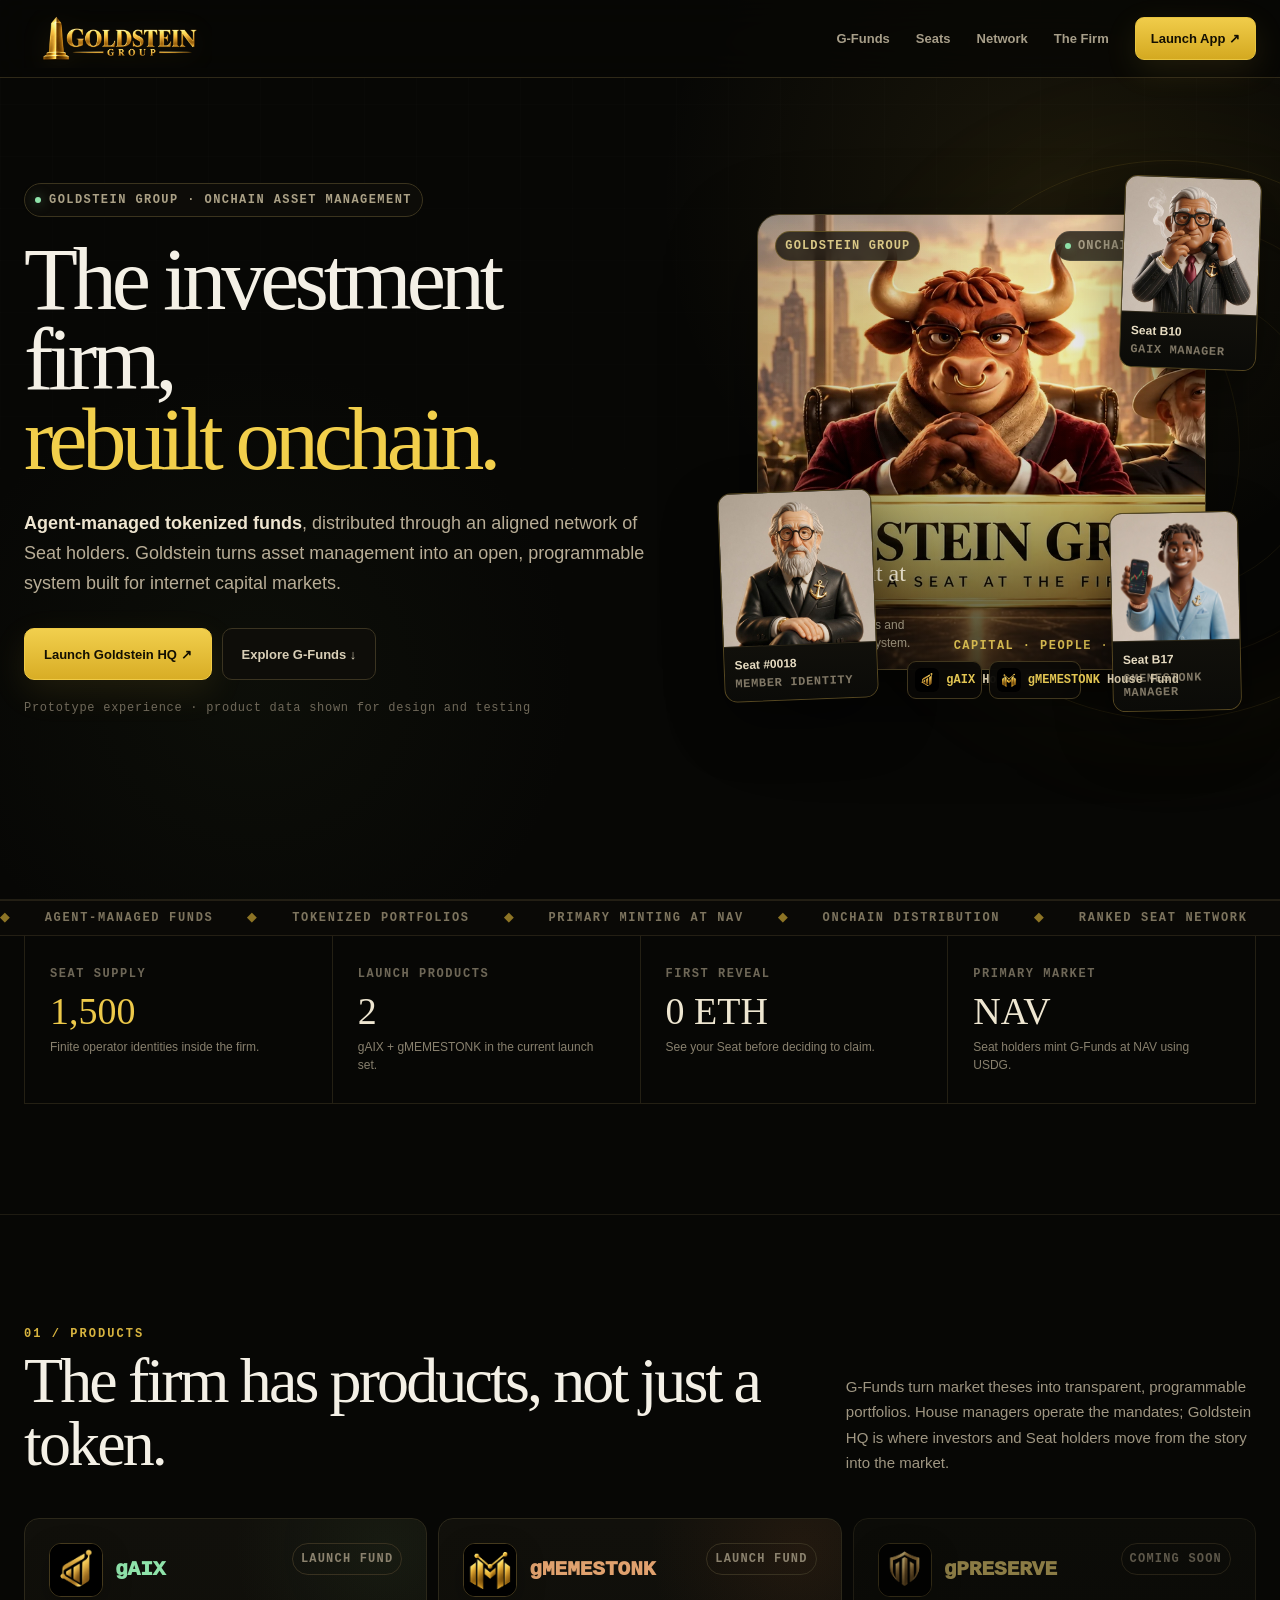
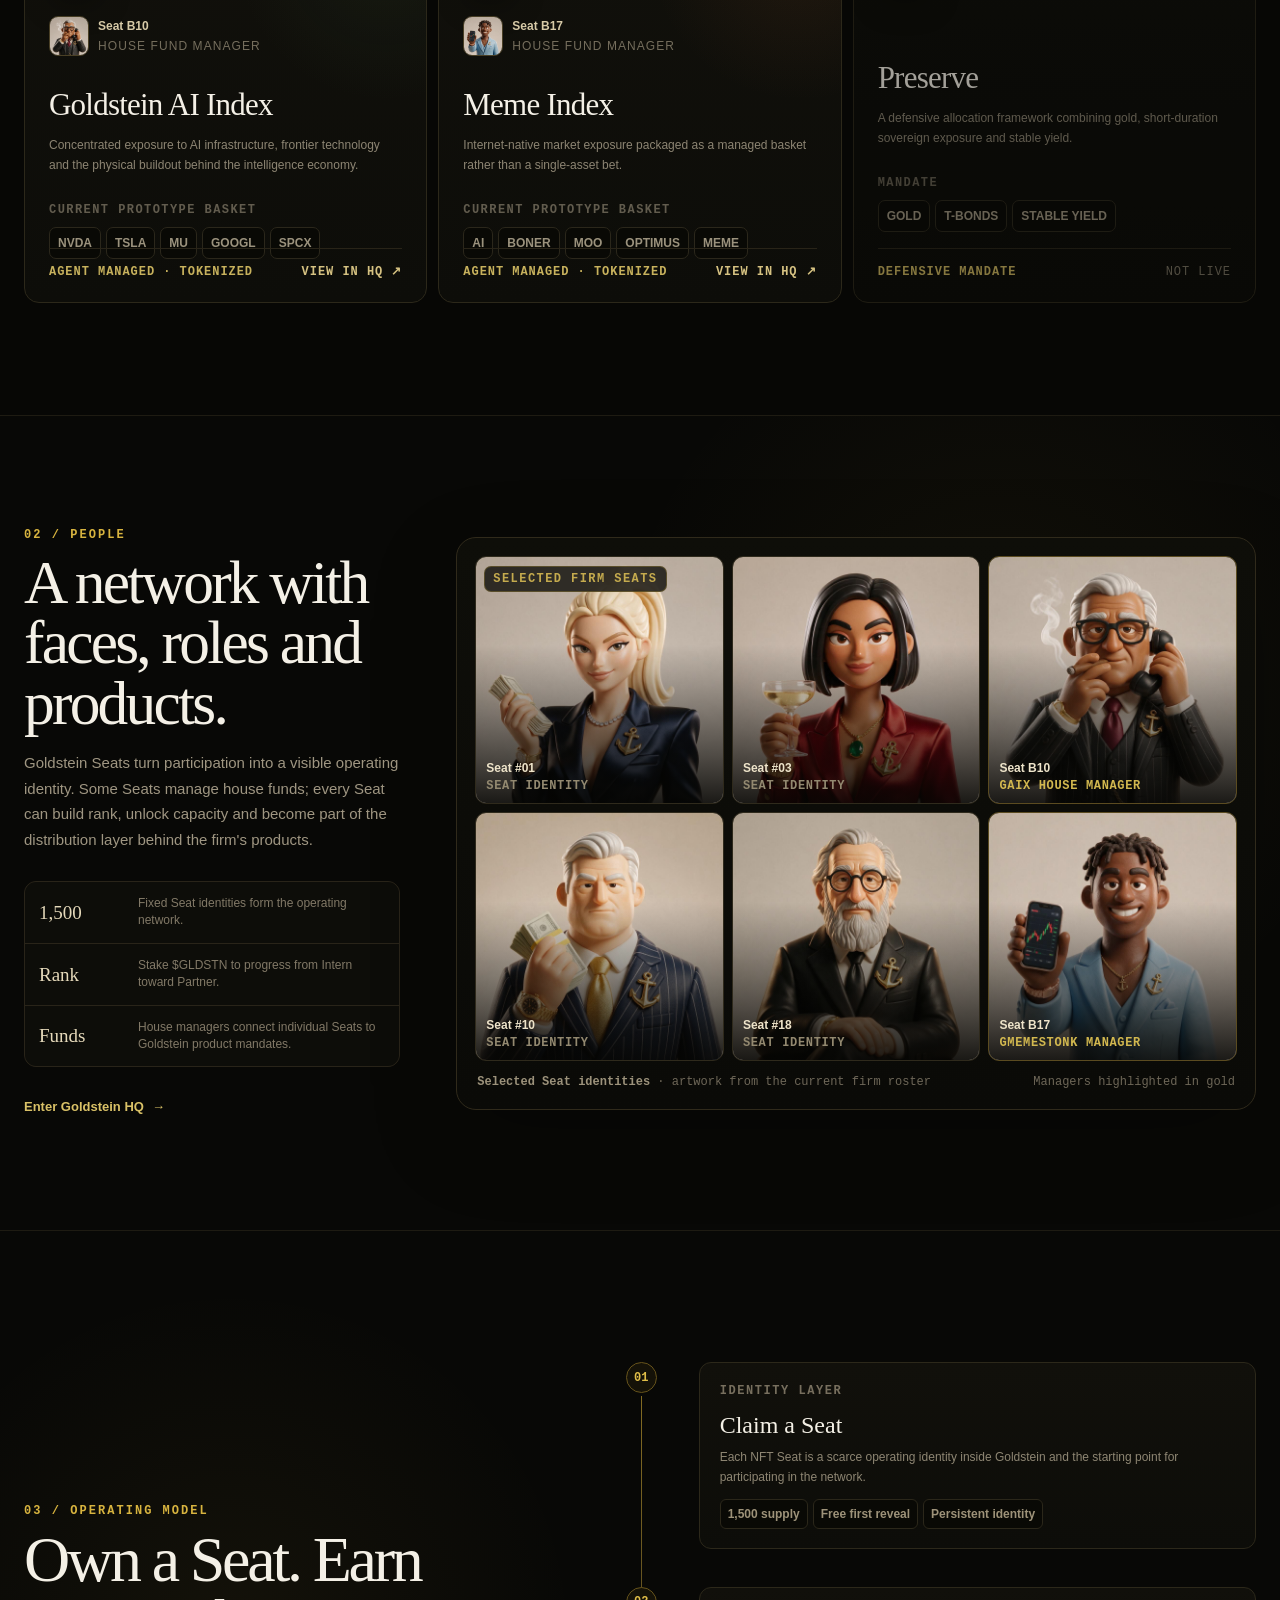
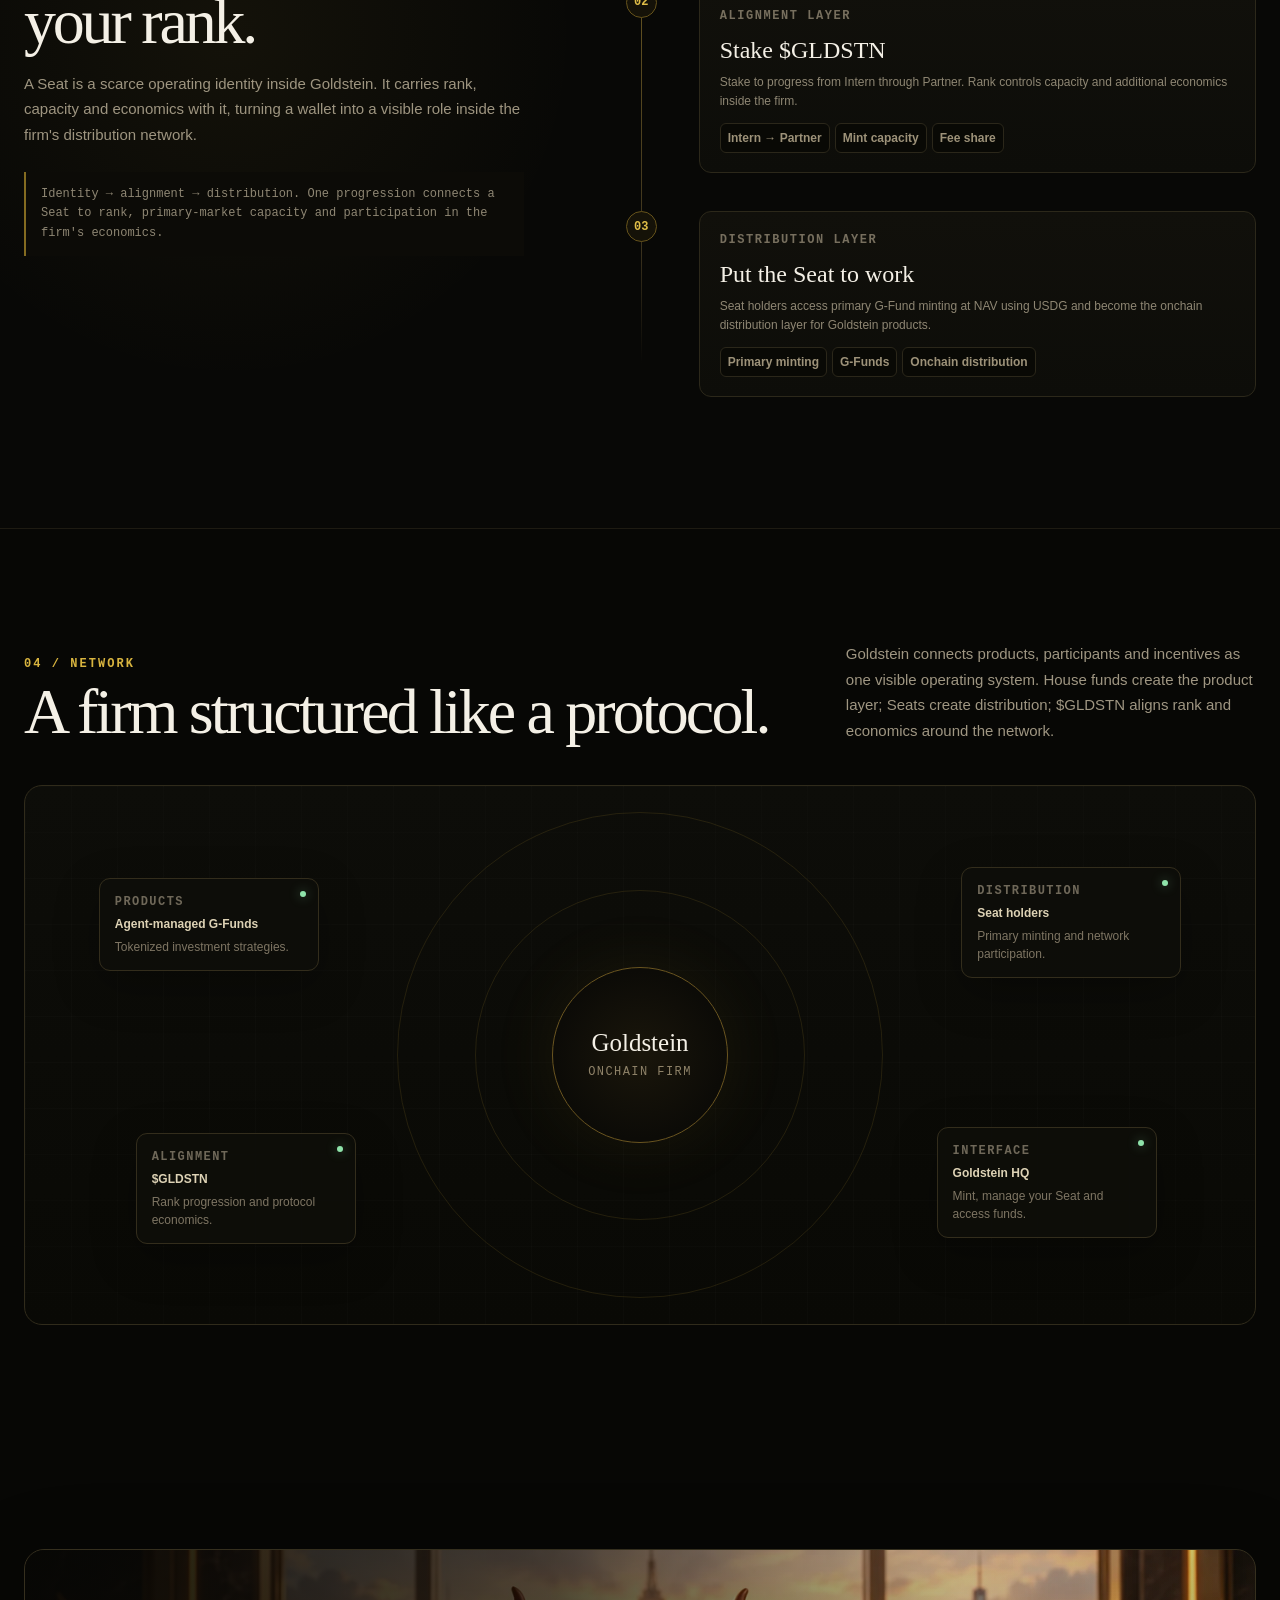
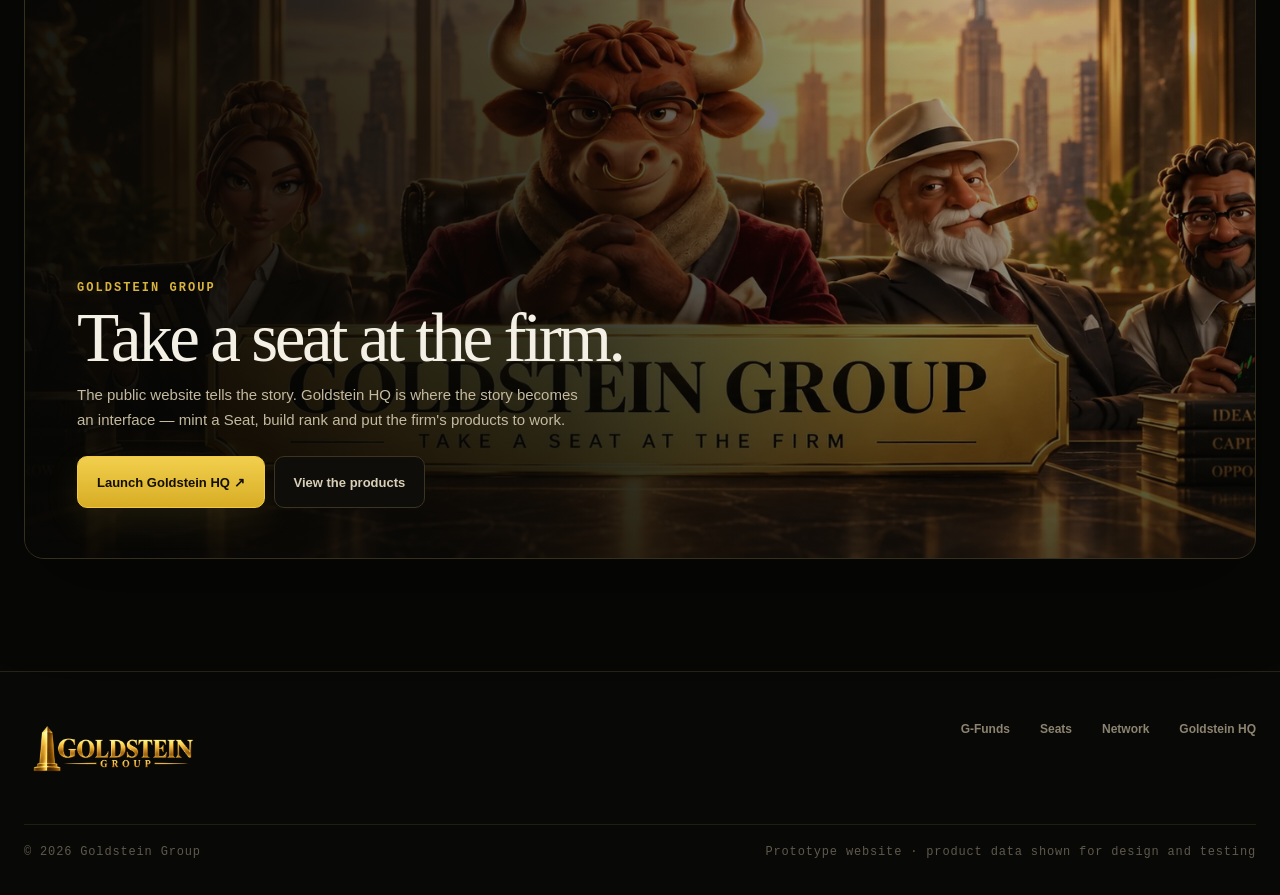
==== commit 27a4d56f: "Polish Goldstein landing narrative and visual flow" ====
--- a/index.html
+++ b/index.html
@@ -122,15 +122,21 @@
 <div class="signalStrip" aria-hidden="true"><div class="signalTrack"><span>Agent-managed funds</span><span>Tokenized portfolios</span><span>Primary minting at NAV</span><span>Onchain distribution</span><span>Ranked Seat network</span><span>Programmable economics</span><span>Agent-managed funds</span><span>Tokenized portfolios</span><span>Primary minting at NAV</span><span>Onchain distribution</span><span>Ranked Seat network</span><span>Programmable economics</span></div></div>
 <section class="stats"><div class="wrap statGrid revealOnScroll"><div class="stat"><small class="mono">Seat supply</small><strong class="gold">1,500</strong><span>Finite operator identities inside the firm.</span></div><div class="stat"><small class="mono">Launch products</small><strong>2</strong><span>gAIX + gMEMESTONK in the current launch set.</span></div><div class="stat"><small class="mono">First reveal</small><strong>0 ETH</strong><span>See your Seat before deciding to claim.</span></div><div class="stat"><small class="mono">Primary market</small><strong>NAV</strong><span>Seat holders mint G-Funds at NAV using USDG.</span></div></div></section>
 
+<section class="section" id="funds"><div class="wrap"><div class="sectionTop revealOnScroll"><div><div class="eyebrow">01 / Products</div><h2>The firm has products, not just a token.</h2></div><p>G-Funds turn market theses into transparent, programmable portfolios. House managers operate the mandates; Goldstein HQ is where investors and Seat holders move from the story into the market.</p></div><div class="productGrid revealOnScroll">
+  <article class="product"><div class="productHead"><span class="productIdentity"><span class="productFundLogo"><img src="/gAIX.png" alt="gAIX fund logo"></span><span class="productTicker mono">gAIX</span></span><span class="productState mono">Launch fund</span></div><div class="productManager"><img src="/b10.png" alt="Seat B10, manager of gAIX" loading="lazy" decoding="async"><span><b>Seat B10</b><small>House fund manager</small></span></div><h3>Goldstein AI Index</h3><p>Concentrated exposure to AI infrastructure, frontier technology and the physical buildout behind the intelligence economy.</p><div class="holdingsLabel mono">Current prototype basket</div><div class="productHoldings"><span>NVDA</span><span>TSLA</span><span>MU</span><span>GOOGL</span><span>SPCX</span></div><div class="productFoot mono"><b>Agent managed · Tokenized</b><a class="productLink" href="/app/funds/gaix">View in HQ ↗</a></div></article>
+  <article class="product meme"><div class="productHead"><span class="productIdentity"><span class="productFundLogo"><img src="/gMEMESTOCK.png" alt="gMEMESTONK fund logo"></span><span class="productTicker mono">gMEMESTONK</span></span><span class="productState mono">Launch fund</span></div><div class="productManager"><img src="/b17.png" alt="Seat B17, manager of gMEMESTONK" loading="lazy" decoding="async"><span><b>Seat B17</b><small>House fund manager</small></span></div><h3>Meme Index</h3><p>Internet-native market exposure packaged as a managed basket rather than a single-asset bet.</p><div class="holdingsLabel mono">Current prototype basket</div><div class="productHoldings"><span>AI</span><span>BONER</span><span>MOO</span><span>OPTIMUS</span><span>MEME</span></div><div class="productFoot mono"><b>Agent managed · Tokenized</b><a class="productLink" href="/app/funds/gmemestonk">View in HQ ↗</a></div></article>
+  <article class="product soon"><div class="productHead"><span class="productIdentity"><span class="productFundLogo"><img src="/gDefensive.png" alt="Goldstein Preserve fund logo"></span><span class="productTicker mono" style="color:#d0b967">gPRESERVE</span></span><span class="productState mono">Coming soon</span></div><h3>Preserve</h3><p>A defensive allocation framework combining gold, short-duration sovereign exposure and stable yield.</p><div class="holdingsLabel mono">Mandate</div><div class="productHoldings"><span>GOLD</span><span>T-BONDS</span><span>STABLE YIELD</span></div><div class="productFoot mono"><b>Defensive mandate</b><span>Not live</span></div></article>
+</div></div></section>
+
 <section class="section firmRoster" id="firm-roster"><div class="wrap rosterGrid">
   <div class="rosterCopy revealOnScroll">
-    <div class="eyebrow">Inside the firm</div>
+    <div class="eyebrow">02 / People</div>
     <h2>A network with faces, roles and products.</h2>
     <p>Goldstein Seats turn participation into a visible operating identity. Some Seats manage house funds; every Seat can build rank, unlock capacity and become part of the distribution layer behind the firm's products.</p>
     <div class="rosterFacts">
       <div class="rosterFact"><b>1,500</b><span>Fixed Seat identities form the operating network.</span></div>
       <div class="rosterFact"><b>Rank</b><span>Stake $GLDSTN to progress from Intern toward Partner.</span></div>
-      <div class="rosterFact"><b>Funds</b><span>House managers connect individual Seats to live product mandates.</span></div>
+      <div class="rosterFact"><b>Funds</b><span>House managers connect individual Seats to Goldstein product mandates.</span></div>
     </div>
     <a class="rosterLink" href="/app">Enter Goldstein HQ</a>
   </div>
@@ -147,19 +153,13 @@
   </div>
 </div></section>
 
-<section class="section" id="funds"><div class="wrap"><div class="sectionTop revealOnScroll"><div><div class="eyebrow">01 / Products</div><h2>The firm has products, not just a token.</h2></div><p>G-Funds are agent-managed tokenized index products designed to turn market theses into transparent, programmable portfolios. Each fund turns a market thesis into a transparent, programmable product. Goldstein HQ is where investors and Seat holders move from the story into the market.</p></div><div class="productGrid revealOnScroll">
-  <article class="product"><div class="productHead"><span class="productIdentity"><span class="productFundLogo"><img src="/gAIX.png" alt="gAIX fund logo"></span><span class="productTicker mono">gAIX</span></span><span class="productState mono">Launch fund</span></div><div class="productManager"><img src="/b10.png" alt="Seat B10, manager of gAIX" loading="lazy" decoding="async"><span><b>Seat B10</b><small>House manager NFT</small></span></div><h3>Goldstein AI Index</h3><p>Concentrated exposure to AI infrastructure, frontier technology and the physical buildout behind the intelligence economy.</p><div class="holdingsLabel mono">Current prototype basket</div><div class="productHoldings"><span>NVDA</span><span>TSLA</span><span>MU</span><span>GOOGL</span><span>SPCX</span></div><div class="productFoot mono"><b>Agent managed · Tokenized</b><a class="productLink" href="/app/funds/gaix">View in HQ ↗</a></div></article>
-  <article class="product meme"><div class="productHead"><span class="productIdentity"><span class="productFundLogo"><img src="/gMEMESTOCK.png" alt="gMEMESTONK fund logo"></span><span class="productTicker mono">gMEMESTONK</span></span><span class="productState mono">Launch fund</span></div><div class="productManager"><img src="/b17.png" alt="Seat B17, manager of gMEMESTONK" loading="lazy" decoding="async"><span><b>Seat B17</b><small>House manager NFT</small></span></div><h3>Meme Index</h3><p>Internet-native market exposure packaged as a managed basket rather than a single-asset bet.</p><div class="holdingsLabel mono">Current prototype basket</div><div class="productHoldings"><span>AI</span><span>BONER</span><span>MOO</span><span>OPTIMUS</span><span>MEME</span></div><div class="productFoot mono"><b>Agent managed · Tokenized</b><a class="productLink" href="/app/funds/gmemestonk">View in HQ ↗</a></div></article>
-  <article class="product soon"><div class="productHead"><span class="productIdentity"><span class="productFundLogo"><img src="/gDefensive.png" alt="Goldstein Preserve fund logo"></span><span class="productTicker mono" style="color:#d0b967">gPRESERVE</span></span><span class="productState mono">Coming soon</span></div><h3>Preserve</h3><p>A defensive allocation framework combining gold, short-duration sovereign exposure and stable yield.</p><div class="holdingsLabel mono">Mandate</div><div class="productHoldings"><span>GOLD</span><span>T-BONDS</span><span>STABLE YIELD</span></div><div class="productFoot mono"><b>Defensive mandate</b><span>Not live</span></div></article>
-</div></div></section>
-
-<section class="section model" id="seats"><div class="wrap modelGrid"><div class="modelCopy revealOnScroll"><div class="eyebrow">02 / Operating model</div><h2>Own a Seat. Earn your rank.</h2><p>A Seat is a scarce operating identity inside Goldstein. It carries rank, capacity and economics with it, turning a wallet into a visible role inside the firm's distribution network.</p><div class="modelNote mono">Identity → alignment → distribution. One progression connects a Seat to rank, primary-market capacity and participation in the firm's economics.</div></div><div class="stack revealOnScroll">
+<section class="section model" id="seats"><div class="wrap modelGrid"><div class="modelCopy revealOnScroll"><div class="eyebrow">03 / Operating model</div><h2>Own a Seat. Earn your rank.</h2><p>A Seat is a scarce operating identity inside Goldstein. It carries rank, capacity and economics with it, turning a wallet into a visible role inside the firm's distribution network.</p><div class="modelNote mono">Identity → alignment → distribution. One progression connects a Seat to rank, primary-market capacity and participation in the firm's economics.</div></div><div class="stack revealOnScroll">
   <div class="layer"><div class="layerNo mono">01</div><div class="layerCard"><small class="mono">Identity layer</small><h3>Claim a Seat</h3><p>Each NFT Seat is a scarce operating identity inside Goldstein and the starting point for participating in the network.</p><div class="layerTags"><span>1,500 supply</span><span>Free first reveal</span><span>Persistent identity</span></div></div></div>
   <div class="layer"><div class="layerNo mono">02</div><div class="layerCard"><small class="mono">Alignment layer</small><h3>Stake $GLDSTN</h3><p>Stake to progress from Intern through Partner. Rank controls capacity and additional economics inside the firm.</p><div class="layerTags"><span>Intern → Partner</span><span>Mint capacity</span><span>Fee share</span></div></div></div>
   <div class="layer"><div class="layerNo mono">03</div><div class="layerCard"><small class="mono">Distribution layer</small><h3>Put the Seat to work</h3><p>Seat holders access primary G-Fund minting at NAV using USDG and become the onchain distribution layer for Goldstein products.</p><div class="layerTags"><span>Primary minting</span><span>G-Funds</span><span>Onchain distribution</span></div></div></div>
 </div></div></section>
 
-<section class="section networkSection" id="network"><div class="wrap"><div class="sectionTop revealOnScroll"><div><div class="eyebrow">03 / Network</div><h2>A firm structured like a protocol.</h2></div><p>Goldstein connects products, participants and incentives as one visible operating system. House funds create the product layer; Seats create distribution; $GLDSTN aligns rank and economics around the network.</p></div><div class="networkPanel revealOnScroll"><div class="networkCenter"><div><b>Goldstein</b><span class="mono">Onchain firm</span></div></div><div class="node one"><i class="pulse"></i><small class="mono">Products</small><b>Agent-managed G-Funds</b><span>Tokenized investment strategies.</span></div><div class="node two"><i class="pulse"></i><small class="mono">Distribution</small><b>Seat holders</b><span>Primary minting and network participation.</span></div><div class="node three"><i class="pulse"></i><small class="mono">Alignment</small><b>$GLDSTN</b><span>Rank progression and protocol economics.</span></div><div class="node four"><i class="pulse"></i><small class="mono">Interface</small><b>Goldstein HQ</b><span>Mint, manage your Seat and access funds.</span></div></div></div></section>
+<section class="section networkSection" id="network"><div class="wrap"><div class="sectionTop revealOnScroll"><div><div class="eyebrow">04 / Network</div><h2>A firm structured like a protocol.</h2></div><p>Goldstein connects products, participants and incentives as one visible operating system. House funds create the product layer; Seats create distribution; $GLDSTN aligns rank and economics around the network.</p></div><div class="networkPanel revealOnScroll"><div class="networkCenter"><div><b>Goldstein</b><span class="mono">Onchain firm</span></div></div><div class="node one"><i class="pulse"></i><small class="mono">Products</small><b>Agent-managed G-Funds</b><span>Tokenized investment strategies.</span></div><div class="node two"><i class="pulse"></i><small class="mono">Distribution</small><b>Seat holders</b><span>Primary minting and network participation.</span></div><div class="node three"><i class="pulse"></i><small class="mono">Alignment</small><b>$GLDSTN</b><span>Rank progression and protocol economics.</span></div><div class="node four"><i class="pulse"></i><small class="mono">Interface</small><b>Goldstein HQ</b><span>Mint, manage your Seat and access funds.</span></div></div></div></section>
 
 <section class="culture" id="about"><div class="wrap"><div class="cultureFrame revealOnScroll"><div class="cultureCopy"><div class="eyebrow">Goldstein Group</div><h2>Take a seat at the firm.</h2><p>The public website tells the story. Goldstein HQ is where the story becomes an interface — mint a Seat, build rank and put the firm's products to work.</p><div class="cultureActions"><a class="primaryCta" href="/app">Launch Goldstein HQ ↗</a><a class="secondaryCta" href="#funds">View the products</a></div></div></div></div></section>
 </main>
